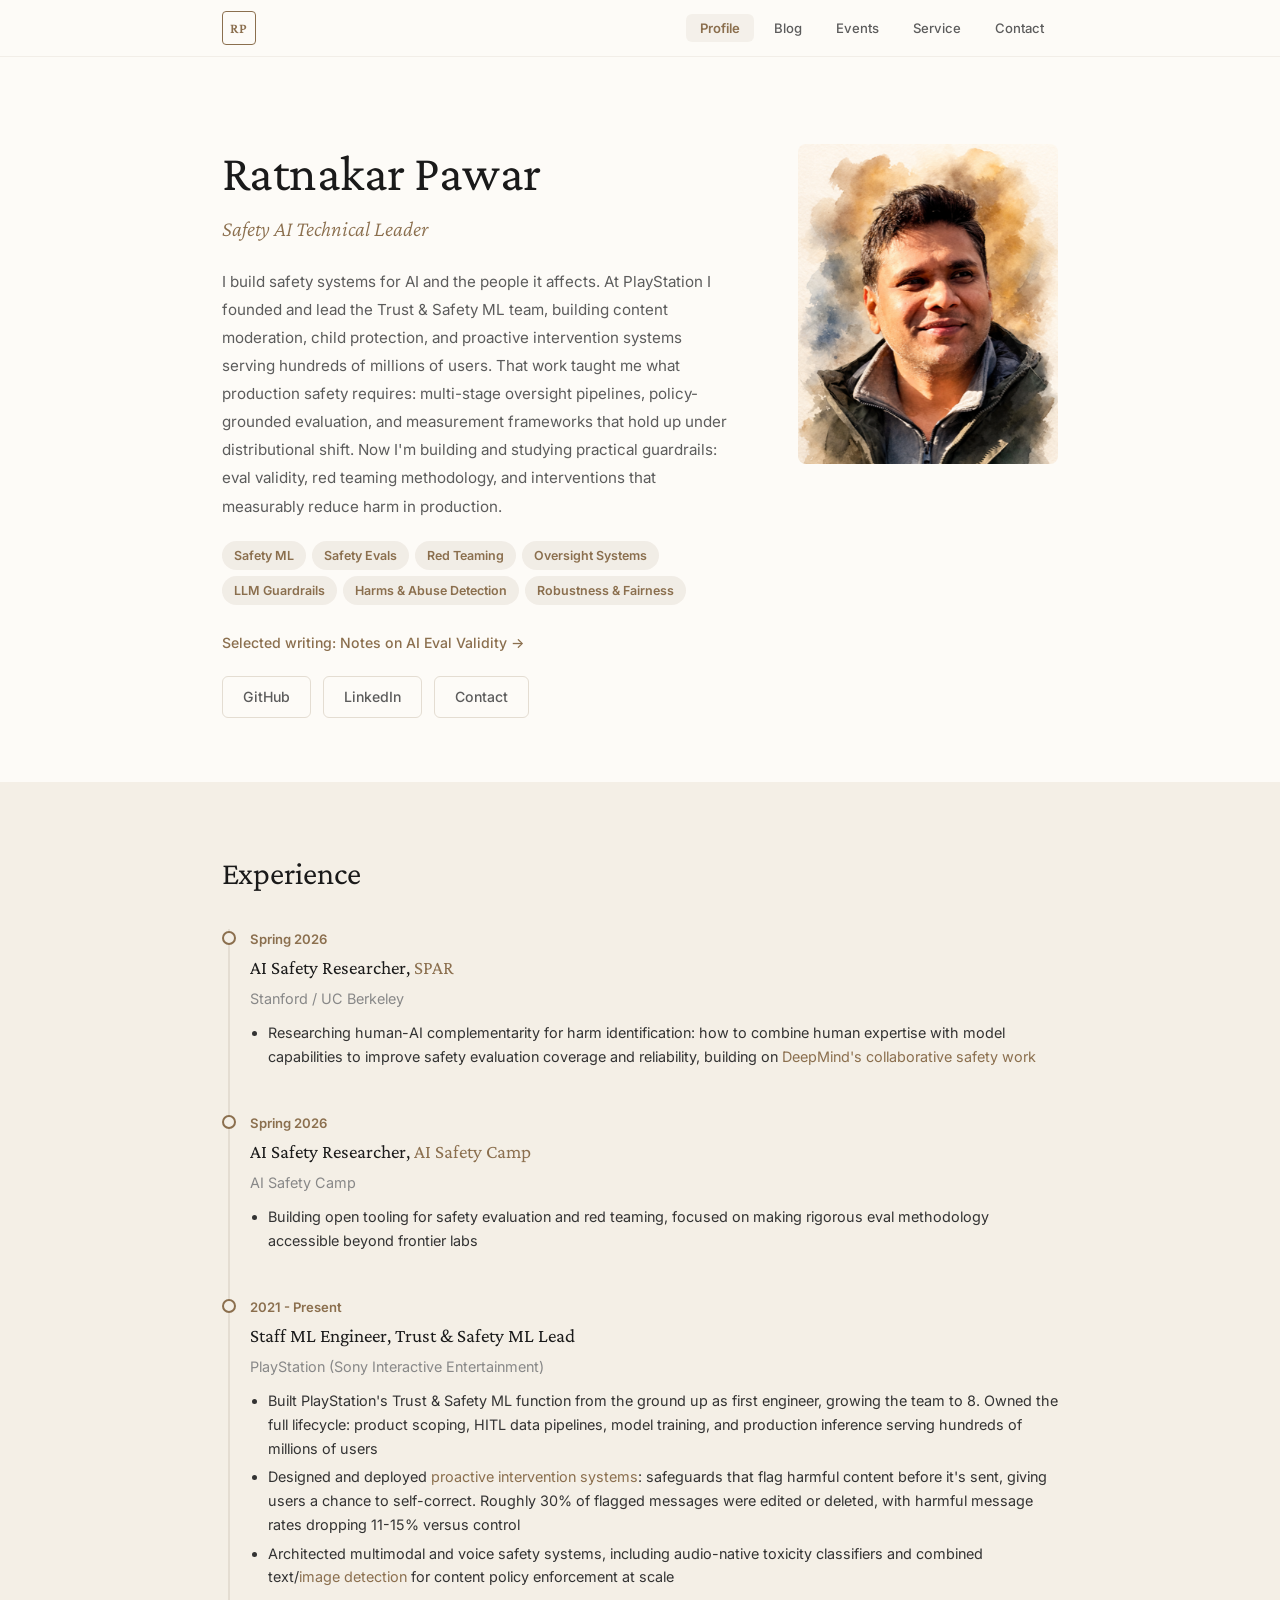
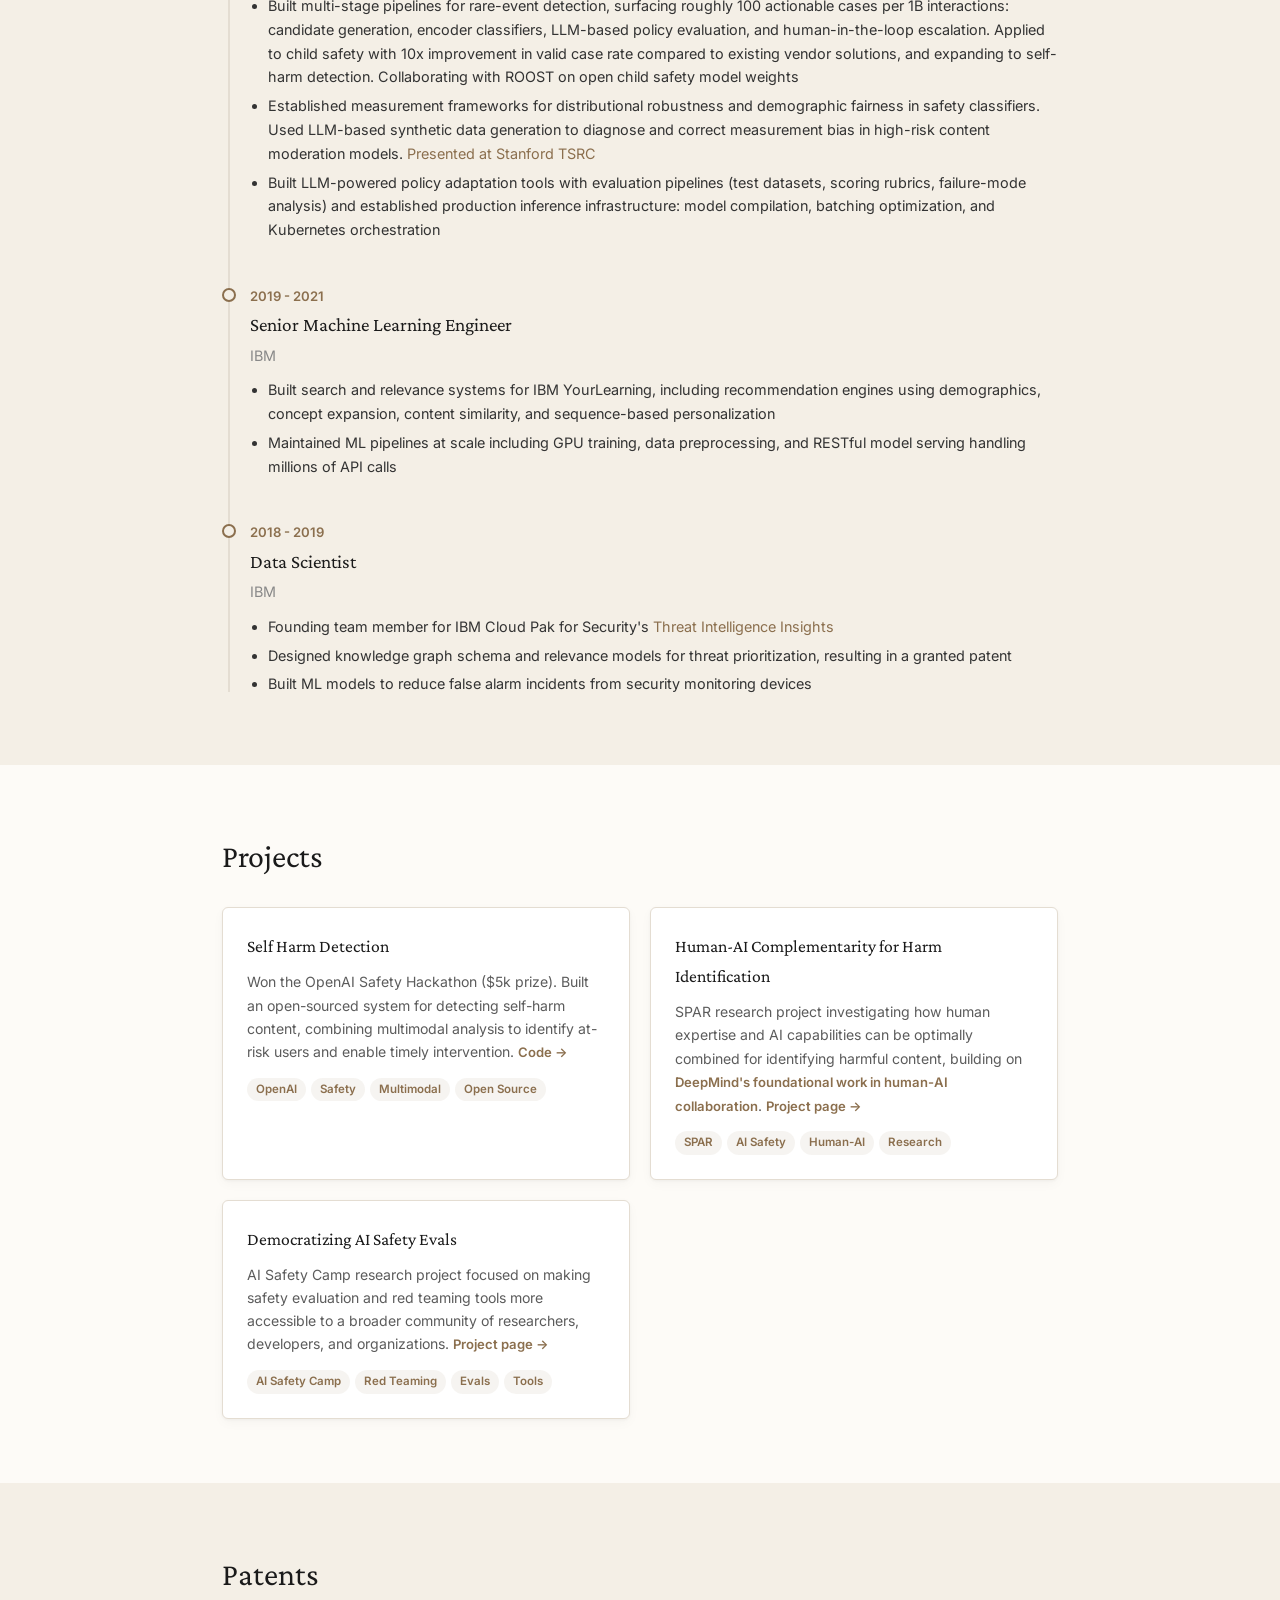
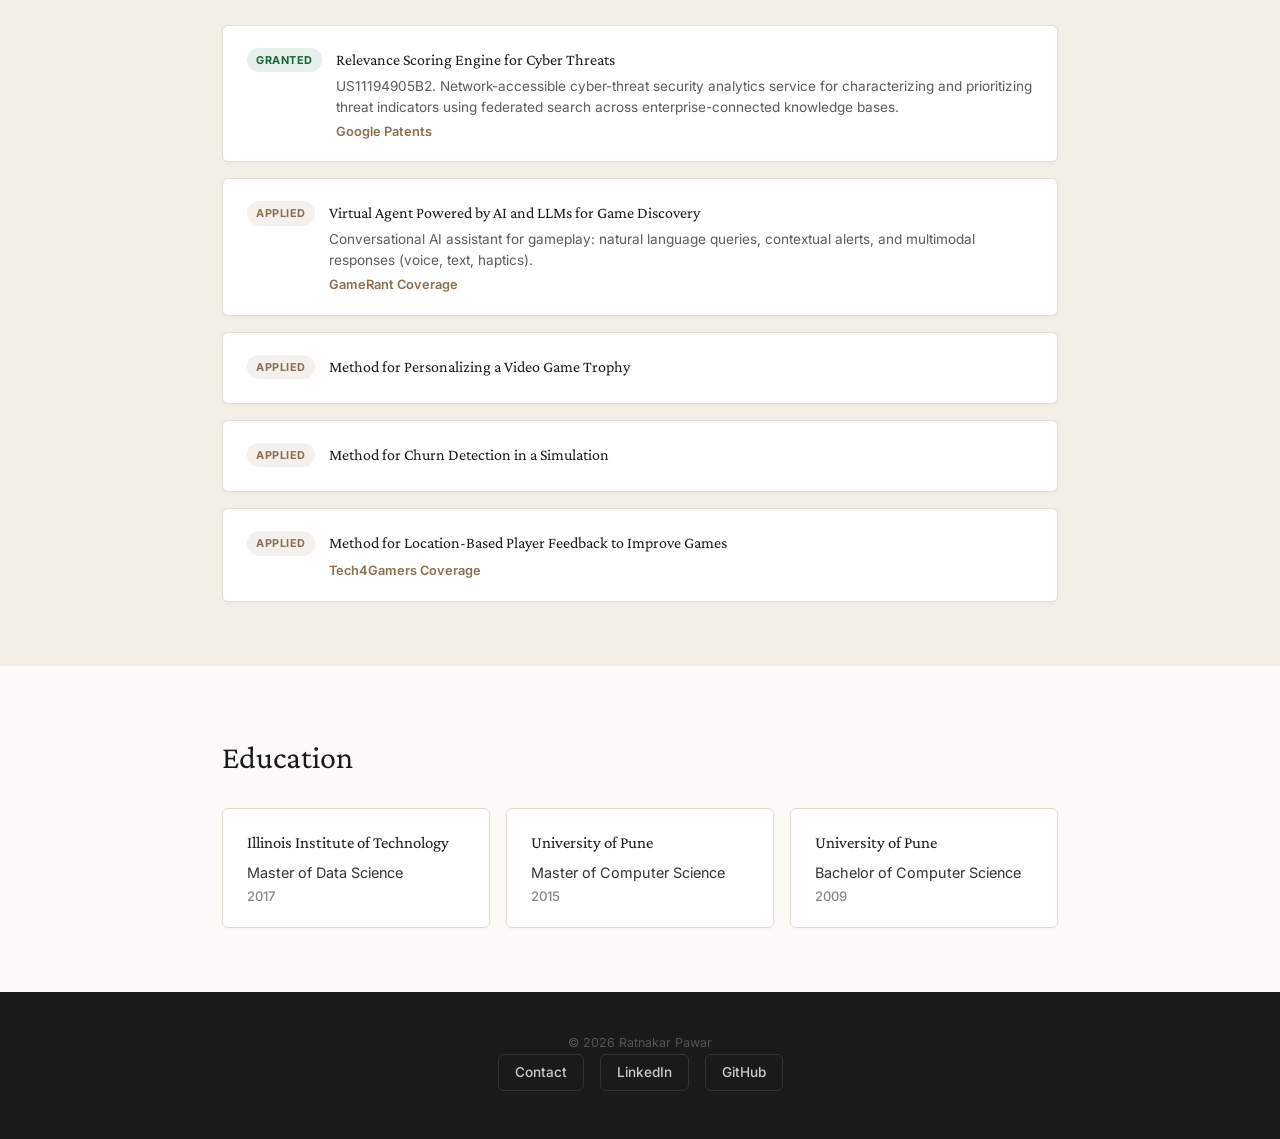
==== index.html @ be5e939e "logo/pic updates" ====
<!DOCTYPE html>
<html lang="en">
<head>
  <meta charset="UTF-8">
  <meta name="viewport" content="width=device-width, initial-scale=1.0">
  <title>Ratnakar Pawar | AI Safety Engineer</title>
  <meta name="description" content="Building safer AI and safer platforms through oversight, evaluation, and content safety.">
  <meta property="og:title" content="Ratnakar Pawar | AI Safety Engineer">
  <meta property="og:description" content="Building safer AI and safer platforms through oversight, evaluation, and content safety.">
  <meta property="og:image" content="https://ratnakarpawar.github.io/assets/logo.png">
  <meta property="og:url" content="https://ratnakarpawar.github.io/">
  <meta property="og:type" content="website">
  <meta name="twitter:card" content="summary">
  <meta name="twitter:title" content="Ratnakar Pawar | AI Safety Engineer">
  <meta name="twitter:description" content="Building safer AI and safer platforms through oversight, evaluation, and content safety.">
  <meta name="twitter:image" content="https://ratnakarpawar.github.io/assets/logo.png">
  <link rel="preconnect" href="https://fonts.googleapis.com">
  <link rel="preconnect" href="https://fonts.gstatic.com" crossorigin>
  <link href="https://fonts.googleapis.com/css2?family=Crimson+Pro:ital,wght@0,300;0,400;0,600;1,300;1,400&family=Inter:wght@400;500;600;700&display=swap" rel="stylesheet">
  <link rel="stylesheet" href="style.css">
</head>
<body>

  <!-- Nav -->
  <nav class="nav" id="nav">
    <div class="nav-inner">
      <a href="index.html" class="nav-logo">RP</a>
      <button class="nav-toggle" id="nav-toggle" aria-label="Toggle navigation">
        <span></span><span></span><span></span>
      </button>
      <ul class="nav-links" id="nav-links">
        <li><a href="index.html" class="nav-link-active">Profile</a></li>
        <li><a href="pages/blog.html">Blog</a></li>
        <li><a href="pages/events.html">Events</a></li>
        <li><a href="pages/service.html">Service</a></li>
        <li><a href="pages/contact.html">Contact</a></li>
      </ul>
    </div>
  </nav>

  <!-- Hero -->
  <section class="hero" id="hero">
    <div class="container hero-grid">
      <div class="hero-text">
        <h1>Ratnakar Pawar</h1>
        <p class="hero-title">Safety AI Technical Leader</p>
        <p class="hero-about">
          I build safety systems for AI and the people it affects. At PlayStation I founded and lead
          the Trust & Safety ML team, building content moderation, child protection, and proactive
          intervention systems serving hundreds of millions of users. That work taught me what
          production safety requires: multi-stage oversight pipelines, policy-grounded evaluation,
          and measurement frameworks that hold up under distributional shift. Now I'm building and
          studying practical guardrails: eval validity, red teaming methodology, and interventions
          that measurably reduce harm in production.
        </p>
        <div class="focus-tags">
          <span>Safety ML</span>
          <span>Safety Evals</span>
          <span>Red Teaming</span>
          <span>Oversight Systems</span>
          <span>LLM Guardrails</span>
          <span>Harms & Abuse Detection</span>
          <span>Robustness & Fairness</span>
        </div>
        <div class="hero-writing">
          <a href="pages/blog/notes-on-eval-validity.html">Selected writing: Notes on AI Eval Validity &rarr;</a>
        </div>
        <div class="hero-links">
          <a href="https://github.com/rpwr021" target="_blank" rel="noopener">GitHub</a>
          <a href="https://linkedin.com/in/ratnakarpawar" target="_blank" rel="noopener">LinkedIn</a>
          <a href="pages/contact.html">Contact</a>
        </div>
      </div>
      <div class="hero-photo">
        <img src="assets/photo.png" alt="Ratnakar Pawar" width="260" height="320">
      </div>
    </div>
  </section>

  <!-- Experience -->
  <section class="section section-alt" id="experience">
    <div class="container">
      <h2>Experience</h2>
      <div class="timeline">

        <div class="timeline-item">
          <div class="timeline-marker"></div>
          <div class="timeline-content">
            <span class="timeline-date">Spring 2026</span>
            <h3>AI Safety Researcher, <a href="https://sparai.org/projects/sp26/recu4ePI8o6thONSs" target="_blank" rel="noopener">SPAR</a></h3>
            <p class="timeline-company">Stanford / UC Berkeley</p>
            <ul>
              <li>Researching human-AI complementarity for harm identification: how to combine human expertise with model capabilities to improve safety evaluation coverage and reliability, building on <a href="https://arxiv.org/abs/2510.26518" target="_blank" rel="noopener">DeepMind's collaborative safety work</a></li>
            </ul>
          </div>
        </div>

        <div class="timeline-item">
          <div class="timeline-marker"></div>
          <div class="timeline-content">
            <span class="timeline-date">Spring 2026</span>
            <h3>AI Safety Researcher, <a href="https://www.aisafety.camp/#h.aejyh18zkvbc" target="_blank" rel="noopener">AI Safety Camp</a></h3>
            <p class="timeline-company">AI Safety Camp</p>
            <ul>
              <li>Building open tooling for safety evaluation and red teaming, focused on making rigorous eval methodology accessible beyond frontier labs</li>
            </ul>
          </div>
        </div>

        <div class="timeline-item">
          <div class="timeline-marker"></div>
          <div class="timeline-content">
            <span class="timeline-date">2021 - Present</span>
            <h3>Staff ML Engineer, Trust & Safety ML Lead</h3>
            <p class="timeline-company">PlayStation (Sony Interactive Entertainment)</p>
            <ul>
              <li>Built PlayStation's Trust & Safety ML function from the ground up as first engineer, growing the team to 8. Owned the full lifecycle: product scoping, HITL data pipelines, model training, and production inference serving hundreds of millions of users</li>
              <li>Designed and deployed <a href="https://sonyinteractive.com/en/news/blog/encouraging-positive-player-experiences-with-limited-trial-feature/" target="_blank" rel="noopener">proactive intervention systems</a>: safeguards that flag harmful content before it's sent, giving users a chance to self-correct. Roughly 30% of flagged messages were edited or deleted, with harmful message rates dropping 11-15% versus control</li>
              <li>Architected multimodal and voice safety systems, including audio-native toxicity classifiers and combined text/<a href="https://sonyinteractive.com/en/news/blog/playstation-celebrates-safer-internet-day-2026/" target="_blank" rel="noopener">image detection</a> for content policy enforcement at scale</li>
              <li>Built multi-stage pipelines for rare-event detection, surfacing roughly 100 actionable cases per 1B interactions: candidate generation, encoder classifiers, LLM-based policy evaluation, and human-in-the-loop escalation. Applied to child safety with 10x improvement in valid case rate compared to existing vendor solutions, and expanding to self-harm detection. Collaborating with ROOST on open child safety model weights</li>
              <li>Established measurement frameworks for distributional robustness and demographic fairness in safety classifiers. Used LLM-based synthetic data generation to diagnose and correct measurement bias in high-risk content moderation models. <a href="https://www.techpolicy.press/researchers-explore-the-use-of-llms-for-content-moderation/" target="_blank" rel="noopener">Presented at Stanford TSRC</a></li>
              <li>Built LLM-powered policy adaptation tools with evaluation pipelines (test datasets, scoring rubrics, failure-mode analysis) and established production inference infrastructure: model compilation, batching optimization, and Kubernetes orchestration</li>
            </ul>
          </div>
        </div>

        <div class="timeline-item">
          <div class="timeline-marker"></div>
          <div class="timeline-content">
            <span class="timeline-date">2019 - 2021</span>
            <h3>Senior Machine Learning Engineer</h3>
            <p class="timeline-company">IBM</p>
            <ul>
              <li>Built search and relevance systems for IBM YourLearning, including recommendation engines using demographics, concept expansion, content similarity, and sequence-based personalization</li>
              <li>Maintained ML pipelines at scale including GPU training, data preprocessing, and RESTful model serving handling millions of API calls</li>
            </ul>
          </div>
        </div>

        <div class="timeline-item">
          <div class="timeline-marker"></div>
          <div class="timeline-content">
            <span class="timeline-date">2018 - 2019</span>
            <h3>Data Scientist</h3>
            <p class="timeline-company">IBM</p>
            <ul>
              <li>Founding team member for IBM Cloud Pak for Security's <a href="https://community.ibm.com/community/user/blogs/leslie-ann-horacek1/2020/02/25/ibm-cloud-pak-security-threat-intelligence-insight" target="_blank" rel="noopener">Threat Intelligence Insights</a></li>
              <li>Designed knowledge graph schema and relevance models for threat prioritization, resulting in a granted patent</li>
              <li>Built ML models to reduce false alarm incidents from security monitoring devices</li>
            </ul>
          </div>
        </div>

      </div>
    </div>
  </section>

  <!-- Projects -->
  <section class="section" id="projects">
    <div class="container">
      <h2>Projects</h2>
      <div class="projects-grid">

        <div class="project-card">
          <h3>Self Harm Detection</h3>
          <p>Won the OpenAI Safety Hackathon ($5k prize). Built an open-sourced system for detecting self-harm content, combining multimodal analysis to identify at-risk users and enable timely intervention. <a href="https://github.com/roostorg/model-community/tree/main/hackathon_demos/open-safeguard-dec-2025/self_harm" target="_blank" rel="noopener">Code &rarr;</a></p>
          <div class="project-tags">
            <span>OpenAI</span><span>Safety</span><span>Multimodal</span><span>Open Source</span>
          </div>
        </div>

        <div class="project-card">
          <h3>Human-AI Complementarity for Harm Identification</h3>
          <p>SPAR research project investigating how human expertise and AI capabilities can be optimally combined for identifying harmful content, building on <a href="https://arxiv.org/abs/2510.26518" target="_blank" rel="noopener">DeepMind's foundational work in human-AI collaboration</a>. <a href="https://sparai.org/projects/sp26/recu4ePI8o6thONSs" target="_blank" rel="noopener">Project page &rarr;</a></p>
          <div class="project-tags">
            <span>SPAR</span><span>AI Safety</span><span>Human-AI</span><span>Research</span>
          </div>
        </div>

        <div class="project-card">
          <h3>Democratizing AI Safety Evals</h3>
          <p>AI Safety Camp research project focused on making safety evaluation and red teaming tools more accessible to a broader community of researchers, developers, and organizations. <a href="https://www.aisafety.camp/#h.aejyh18zkvbc" target="_blank" rel="noopener">Project page &rarr;</a></p>
          <div class="project-tags">
            <span>AI Safety Camp</span><span>Red Teaming</span><span>Evals</span><span>Tools</span>
          </div>
        </div>

      </div>
    </div>
  </section>

  <!-- Patents -->
  <section class="section section-alt" id="patents">
    <div class="container">
      <h2>Patents</h2>

      <div class="patents-list">
        <div class="patent-item">
          <span class="patent-status granted">Granted</span>
          <div>
            <h3>Relevance Scoring Engine for Cyber Threats</h3>
            <p>US11194905B2. Network-accessible cyber-threat security analytics service for characterizing and prioritizing threat indicators using federated search across enterprise-connected knowledge bases.</p>
            <p class="patent-links"><a href="https://patents.google.com/patent/US11194905B2/en" target="_blank" rel="noopener">Google Patents</a></p>
          </div>
        </div>

        <div class="patent-item">
          <span class="patent-status applied">Applied</span>
          <div>
            <h3>Virtual Agent Powered by AI and LLMs for Game Discovery</h3>
            <p>Conversational AI assistant for gameplay: natural language queries, contextual alerts, and multimodal responses (voice, text, haptics).</p>
            <p class="patent-links"><a href="https://gamerant.com/sony-playstation-gaming-ai-assistant-patent/" target="_blank" rel="noopener">GameRant Coverage</a></p>
          </div>
        </div>

        <div class="patent-item">
          <span class="patent-status applied">Applied</span>
          <div>
            <h3>Method for Personalizing a Video Game Trophy</h3>
          </div>
        </div>

        <div class="patent-item">
          <span class="patent-status applied">Applied</span>
          <div>
            <h3>Method for Churn Detection in a Simulation</h3>
          </div>
        </div>

        <div class="patent-item">
          <span class="patent-status applied">Applied</span>
          <div>
            <h3>Method for Location-Based Player Feedback to Improve Games</h3>
            <p class="patent-links"><a href="https://tech4gamers.com/sony-patents-player-frustration-improve/" target="_blank" rel="noopener">Tech4Gamers Coverage</a></p>
          </div>
        </div>
      </div>
    </div>
  </section>

  <!-- Education -->
  <section class="section" id="education">
    <div class="container">
      <h2>Education</h2>
      <div class="education-grid">

        <div class="education-card">
          <h3>Illinois Institute of Technology</h3>
          <p class="education-degree">Master of Data Science</p>
          <p class="education-year">2017</p>
        </div>

        <div class="education-card">
          <h3>University of Pune</h3>
          <p class="education-degree">Master of Computer Science</p>
          <p class="education-year">2015</p>
        </div>

        <div class="education-card">
          <h3>University of Pune</h3>
          <p class="education-degree">Bachelor of Computer Science</p>
          <p class="education-year">2009</p>
        </div>

      </div>
    </div>
  </section>

  <!-- Footer -->
  <footer class="footer">
    <div class="container">
      <p class="footer-copy">&copy; 2026 Ratnakar Pawar</p>
      <div class="footer-links">
        <a href="pages/contact.html">Contact</a>
        <a href="https://linkedin.com/in/ratnakarpawar" target="_blank" rel="noopener">LinkedIn</a>
        <a href="https://github.com/rpwr021" target="_blank" rel="noopener">GitHub</a>
      </div>
    </div>
  </footer>

  <script>
    // Mobile nav toggle
    const toggle = document.getElementById('nav-toggle');
    const links = document.getElementById('nav-links');
    toggle.addEventListener('click', () => {
      links.classList.toggle('open');
      toggle.classList.toggle('active');
    });

    // Close mobile nav on link click
    document.querySelectorAll('.nav-links a').forEach(link => {
      link.addEventListener('click', () => {
        links.classList.remove('open');
        toggle.classList.remove('active');
      });
    });

    // Sticky nav shadow on scroll
    const nav = document.getElementById('nav');
    window.addEventListener('scroll', () => {
      nav.classList.toggle('scrolled', window.scrollY > 10);
    });
  </script>

</body>
</html>
---- style.css ----
/* ===== Reset & Base ===== */
*, *::before, *::after {
  margin: 0;
  padding: 0;
  box-sizing: border-box;
}

html {
  scroll-behavior: smooth;
  scroll-padding-top: 60px;
}

body {
  font-family: 'Inter', -apple-system, BlinkMacSystemFont, "Segoe UI", Roboto, sans-serif;
  color: #1a1a1a;
  background: #FDFBF7;
  line-height: 1.7;
  font-size: 16px;
  -webkit-font-smoothing: antialiased;
}

a {
  color: #8B6F4E;
  text-decoration: none;
  transition: color 0.2s;
}

a:hover {
  color: #6D563D;
}

ul {
  list-style: none;
}

.container {
  max-width: 900px;
  margin: 0 auto;
  padding: 0 2rem;
}

/* ===== Nav ===== */
.nav {
  position: fixed;
  top: 0;
  left: 0;
  right: 0;
  z-index: 100;
  background: rgba(253, 251, 247, 0.95);
  backdrop-filter: blur(16px);
  -webkit-backdrop-filter: blur(16px);
  border-bottom: 1px solid rgba(228, 221, 210, 0.4);
  transition: border-color 0.3s, box-shadow 0.3s;
}

.nav.scrolled {
  border-bottom-color: #E4DDD2;
  box-shadow: 0 1px 8px rgba(0, 0, 0, 0.04);
}

.nav-inner {
  max-width: 900px;
  margin: 0 auto;
  padding: 0 2rem;
  display: flex;
  align-items: center;
  justify-content: space-between;
  height: 56px;
}

.nav-logo {
  display: inline-flex;
  align-items: center;
  justify-content: center;
  width: 34px;
  height: 34px;
  font-family: 'Crimson Pro', Georgia, serif;
  font-weight: 600;
  font-size: 0.9rem;
  color: #8B6F4E;
  letter-spacing: 1.5px;
  border: 1.5px solid #8B6F4E;
  border-radius: 4px;
  transition: background 0.2s, color 0.2s;
}

.nav-logo:hover {
  background: #8B6F4E;
  color: #FDFBF7;
}

.nav-links {
  display: flex;
  gap: 6px;
}

.nav-links a {
  color: #5c5c5c;
  font-size: 0.82rem;
  font-weight: 500;
  padding: 6px 14px;
  border-radius: 6px;
  transition: color 0.2s, background 0.2s;
}

.nav-links a:hover {
  color: #8B6F4E;
  background: rgba(139, 111, 78, 0.06);
}

.nav-links a.nav-link-active {
  color: #8B6F4E;
  font-weight: 600;
  background: rgba(139, 111, 78, 0.08);
}

.nav-toggle {
  display: none;
  background: none;
  border: none;
  cursor: pointer;
  flex-direction: column;
  gap: 5px;
  padding: 4px;
}

.nav-toggle span {
  display: block;
  width: 22px;
  height: 2px;
  background: #1a1a1a;
  border-radius: 2px;
  transition: transform 0.3s, opacity 0.3s;
}

.nav-toggle.active span:nth-child(1) {
  transform: translateY(7px) rotate(45deg);
}

.nav-toggle.active span:nth-child(2) {
  opacity: 0;
}

.nav-toggle.active span:nth-child(3) {
  transform: translateY(-7px) rotate(-45deg);
}

/* ===== Hero ===== */
.hero {
  padding: 9rem 0 4rem;
}

.hero-grid {
  display: grid;
  grid-template-columns: 1fr 260px;
  gap: 4rem;
  align-items: start;
}

.hero h1 {
  font-family: 'Crimson Pro', Georgia, serif;
  font-size: 3.2rem;
  font-weight: 400;
  letter-spacing: -0.01em;
  color: #1a1a1a;
  margin-bottom: 8px;
  line-height: 1.15;
}

.hero-title {
  font-family: 'Crimson Pro', Georgia, serif;
  font-size: 1.35rem;
  font-style: italic;
  font-weight: 300;
  color: #8B6F4E;
  margin-bottom: 20px;
}

.hero-about {
  font-size: 0.95rem;
  color: #5c5c5c;
  line-height: 1.85;
  margin-bottom: 20px;
}

.focus-tags {
  display: flex;
  flex-wrap: wrap;
  gap: 6px;
  margin-bottom: 24px;
}

.focus-tags span {
  font-size: 0.78rem;
  font-weight: 600;
  color: #8B6F4E;
  background: rgba(139, 111, 78, 0.1);
  padding: 4px 12px;
  border-radius: 20px;
}

.hero-writing {
  margin-bottom: 20px;
}

.hero-writing a {
  font-size: 0.88rem;
  font-weight: 500;
  color: #8B6F4E;
}

.hero-writing a:hover {
  color: #6D563D;
}

.hero-links {
  display: flex;
  gap: 12px;
}

.hero-links a {
  display: inline-block;
  padding: 8px 20px;
  border: 1px solid #E4DDD2;
  border-radius: 6px;
  font-weight: 500;
  font-size: 0.88rem;
  color: #5c5c5c;
  transition: border-color 0.2s, color 0.2s, background 0.2s;
}

.hero-links a:hover {
  border-color: #8B6F4E;
  color: #8B6F4E;
  background: rgba(139, 111, 78, 0.04);
}

.hero-photo img {
  width: 260px;
  height: 320px;
  object-fit: cover;
  object-position: center top;
  border-radius: 8px;
}

/* ===== Sections ===== */
.section {
  padding: 4rem 0;
}

.section-alt {
  background: #F4EFE6;
}

.section h2 {
  font-family: 'Crimson Pro', Georgia, serif;
  font-size: 2rem;
  font-weight: 400;
  color: #1a1a1a;
  margin-bottom: 1.5rem;
}

/* (About merged into hero) */

/* ===== Expertise ===== */
.expertise-grid {
  display: grid;
  grid-template-columns: repeat(auto-fill, minmax(260px, 1fr));
  gap: 20px;
}

.expertise-card {
  background: #fff;
  border: 1px solid #E4DDD2;
  border-radius: 6px;
  padding: 1.5rem;
  box-shadow: 0 1px 3px rgba(0,0,0,0.04), 0 4px 12px rgba(0,0,0,0.03);
}

.expertise-card h3 {
  font-family: 'Crimson Pro', Georgia, serif;
  font-size: 1.15rem;
  font-weight: 400;
  color: #1a1a1a;
  margin-bottom: 8px;
}

.expertise-card p {
  font-size: 0.88rem;
  color: #5c5c5c;
  line-height: 1.7;
}

/* ===== Timeline (Experience) ===== */
.timeline {
  position: relative;
  padding-left: 28px;
}

.timeline::before {
  content: "";
  position: absolute;
  left: 6px;
  top: 4px;
  bottom: 4px;
  width: 1.5px;
  background: #E4DDD2;
}

.timeline-item {
  position: relative;
  margin-bottom: 2.5rem;
}

.timeline-item:last-child {
  margin-bottom: 0;
}

.timeline-marker {
  position: absolute;
  left: -28px;
  top: 6px;
  width: 14px;
  height: 14px;
  border-radius: 50%;
  background: #FDFBF7;
  border: 2.5px solid #8B6F4E;
}

.section-alt .timeline-marker {
  background: #F4EFE6;
}

.timeline-date {
  display: inline-block;
  font-size: 0.82rem;
  font-weight: 600;
  color: #8B6F4E;
  margin-bottom: 2px;
}

.timeline-content h3 {
  font-family: 'Crimson Pro', Georgia, serif;
  font-size: 1.2rem;
  font-weight: 400;
  color: #1a1a1a;
  margin-bottom: 2px;
}

.timeline-content h3 a {
  color: #8B6F4E;
}

.timeline-company {
  font-size: 0.9rem;
  color: #888;
  margin-bottom: 10px;
}

.timeline-content ul {
  list-style: disc;
  padding-left: 18px;
}

.timeline-content li {
  font-size: 0.9rem;
  color: #333;
  margin-bottom: 5px;
  line-height: 1.65;
}

/* ===== Projects Grid ===== */
.projects-grid {
  display: grid;
  grid-template-columns: repeat(auto-fill, minmax(270px, 1fr));
  gap: 20px;
}

.project-card {
  background: #fff;
  border: 1px solid #E4DDD2;
  border-radius: 6px;
  padding: 1.5rem;
  box-shadow: 0 1px 3px rgba(0,0,0,0.04), 0 4px 12px rgba(0,0,0,0.03);
  transition: box-shadow 0.2s;
}

.project-card:hover {
  box-shadow: 0 2px 8px rgba(0,0,0,0.06), 0 8px 24px rgba(0,0,0,0.04);
}

.project-card h3 {
  font-family: 'Crimson Pro', Georgia, serif;
  font-size: 1.1rem;
  font-weight: 400;
  color: #1a1a1a;
  margin-bottom: 8px;
}

.project-card p {
  font-size: 0.88rem;
  color: #5c5c5c;
  line-height: 1.65;
  margin-bottom: 14px;
}

.project-card a {
  font-weight: 600;
  font-size: 0.82rem;
}

.project-tags {
  display: flex;
  flex-wrap: wrap;
  gap: 5px;
}

.project-tags span {
  font-size: 0.72rem;
  font-weight: 600;
  color: #8B6F4E;
  background: rgba(139, 111, 78, 0.08);
  padding: 2px 9px;
  border-radius: 20px;
}

/* ===== Patents ===== */
.patents-list {
  display: flex;
  flex-direction: column;
  gap: 16px;
}

.patent-item {
  display: flex;
  gap: 14px;
  align-items: flex-start;
  background: #fff;
  border: 1px solid #E4DDD2;
  border-radius: 6px;
  padding: 1.25rem 1.5rem;
  box-shadow: 0 1px 3px rgba(0,0,0,0.04);
}

.patent-status {
  flex-shrink: 0;
  font-size: 0.68rem;
  font-weight: 700;
  text-transform: uppercase;
  letter-spacing: 0.5px;
  padding: 3px 9px;
  border-radius: 20px;
  margin-top: 2px;
}

.patent-status.granted {
  background: rgba(22, 101, 52, 0.1);
  color: #166534;
}

.patent-status.applied {
  background: rgba(139, 111, 78, 0.1);
  color: #8B6F4E;
}

.patent-item h3 {
  font-family: 'Crimson Pro', Georgia, serif;
  font-size: 1rem;
  font-weight: 400;
  color: #1a1a1a;
  margin-bottom: 3px;
}

.patent-item p {
  font-size: 0.85rem;
  color: #5c5c5c;
  line-height: 1.5;
}

.patent-links {
  margin-top: 4px;
}

.patent-links a {
  font-size: 0.8rem;
  font-weight: 600;
}

/* ===== Education ===== */
.education-grid {
  display: grid;
  grid-template-columns: repeat(auto-fill, minmax(240px, 1fr));
  gap: 16px;
}

.education-card {
  background: #fff;
  border: 1px solid #E4DDD2;
  border-radius: 6px;
  padding: 1.25rem 1.5rem;
  box-shadow: 0 1px 3px rgba(0,0,0,0.04);
}

.education-card h3 {
  font-family: 'Crimson Pro', Georgia, serif;
  font-size: 1.05rem;
  font-weight: 400;
  color: #1a1a1a;
  margin-bottom: 3px;
}

.education-degree {
  font-size: 0.9rem;
  color: #333;
}

.education-year {
  font-size: 0.82rem;
  color: #888;
  font-weight: 500;
}

/* ===== Footer ===== */
.footer {
  background: #1a1a1a;
  color: #999;
  padding: 2.5rem 0 2rem;
  text-align: center;
}

.footer-links {
  display: flex;
  justify-content: center;
  gap: 16px;
  margin-bottom: 16px;
}

.footer-links a {
  color: #ccc;
  font-weight: 500;
  padding: 6px 16px;
  border: 1px solid #333;
  border-radius: 6px;
  transition: border-color 0.2s, color 0.2s;
  font-size: 0.85rem;
}

.footer-links a:hover {
  border-color: #8B6F4E;
  color: #8B6F4E;
}

.footer-copy {
  font-size: 0.78rem;
  color: #555;
}

/* ===== Page Header (inner pages) ===== */
.page-header {
  padding: 8rem 0 3rem;
}

.page-header h1 {
  font-family: 'Crimson Pro', Georgia, serif;
  font-size: 2.5rem;
  font-weight: 400;
  color: #1a1a1a;
  margin-bottom: 8px;
}

.page-header p {
  font-size: 1rem;
  color: #888;
  max-width: 540px;
}

/* ===== Events Page ===== */
.events-section h3 {
  font-family: 'Crimson Pro', Georgia, serif;
  font-size: 1.2rem;
  font-weight: 400;
  color: #1a1a1a;
  margin-bottom: 16px;
  text-transform: uppercase;
  letter-spacing: 0.5px;
}

.events-list {
  display: flex;
  flex-direction: column;
  gap: 14px;
  margin-bottom: 3rem;
}

.event-card {
  background: #fff;
  border: 1px solid #E4DDD2;
  border-radius: 6px;
  padding: 1.5rem;
  box-shadow: 0 1px 3px rgba(0,0,0,0.04);
  transition: box-shadow 0.2s;
}

.event-card:hover {
  box-shadow: 0 2px 8px rgba(0,0,0,0.06), 0 8px 24px rgba(0,0,0,0.04);
}

.event-card h4 {
  font-family: 'Crimson Pro', Georgia, serif;
  font-size: 1.05rem;
  font-weight: 400;
  color: #1a1a1a;
  margin-bottom: 3px;
}

.event-card .event-meta {
  font-size: 0.82rem;
  color: #8B6F4E;
  font-weight: 600;
  margin-bottom: 8px;
}

.event-card p {
  font-size: 0.88rem;
  color: #5c5c5c;
  line-height: 1.65;
}

.event-badge {
  display: inline-block;
  font-size: 0.68rem;
  font-weight: 700;
  text-transform: uppercase;
  letter-spacing: 0.5px;
  padding: 2px 9px;
  border-radius: 20px;
  margin-bottom: 8px;
}

.event-badge.upcoming {
  background: rgba(22, 101, 52, 0.1);
  color: #166534;
}

.event-badge.past {
  background: rgba(139, 111, 78, 0.08);
  color: #888;
}

/* ===== Service Page ===== */
.service-grid {
  display: grid;
  grid-template-columns: repeat(auto-fill, minmax(260px, 1fr));
  gap: 16px;
  margin-bottom: 3rem;
}

.service-card {
  background: #fff;
  border: 1px solid #E4DDD2;
  border-radius: 6px;
  padding: 1.5rem;
  box-shadow: 0 1px 3px rgba(0,0,0,0.04);
  transition: box-shadow 0.2s;
}

.service-card:hover {
  box-shadow: 0 2px 8px rgba(0,0,0,0.06), 0 8px 24px rgba(0,0,0,0.04);
}

.service-card h4 {
  font-family: 'Crimson Pro', Georgia, serif;
  font-size: 1rem;
  font-weight: 400;
  color: #1a1a1a;
  margin-bottom: 5px;
}

.service-card p {
  font-size: 0.88rem;
  color: #5c5c5c;
  line-height: 1.65;
}

.consulting-section {
  background: #fff;
  border: 1px solid #E4DDD2;
  border-radius: 6px;
  padding: 2rem;
  box-shadow: 0 1px 3px rgba(0,0,0,0.04);
}

.consulting-section h3 {
  font-family: 'Crimson Pro', Georgia, serif;
  font-size: 1.15rem;
  font-weight: 400;
  color: #1a1a1a;
  margin-bottom: 10px;
}

.consulting-section p {
  font-size: 0.92rem;
  color: #5c5c5c;
  line-height: 1.7;
  margin-bottom: 14px;
}

.consulting-section ul {
  list-style: disc;
  padding-left: 18px;
}

.consulting-section li {
  font-size: 0.92rem;
  color: #333;
  margin-bottom: 5px;
  line-height: 1.65;
}

/* ===== Blog List ===== */
.blog-list {
  display: flex;
  flex-direction: column;
  gap: 16px;
}

.blog-card {
  display: block;
  background: #fff;
  border: 1px solid #E4DDD2;
  border-radius: 6px;
  padding: 1.5rem;
  box-shadow: 0 1px 3px rgba(0,0,0,0.04);
  transition: box-shadow 0.2s;
  text-decoration: none;
}

.blog-card:hover {
  box-shadow: 0 2px 8px rgba(0,0,0,0.06), 0 8px 24px rgba(0,0,0,0.04);
}

.blog-date {
  font-size: 0.78rem;
  font-weight: 600;
  color: #8B6F4E;
  text-transform: uppercase;
  letter-spacing: 0.5px;
}

.blog-card h3 {
  font-family: 'Crimson Pro', Georgia, serif;
  font-size: 1.15rem;
  font-weight: 400;
  color: #1a1a1a;
  margin: 4px 0 8px;
}

.blog-card p {
  font-size: 0.88rem;
  color: #5c5c5c;
  line-height: 1.65;
}

/* ===== Blog Post ===== */
.blog-post {
  padding: 9rem 0 4rem;
}

.post-header {
  margin-bottom: 2.5rem;
}

.post-date {
  font-size: 0.82rem;
  font-weight: 600;
  color: #8B6F4E;
  text-transform: uppercase;
  letter-spacing: 0.5px;
  margin-bottom: 8px;
}

.post-header h1 {
  font-family: 'Crimson Pro', Georgia, serif;
  font-size: 2.2rem;
  font-weight: 400;
  color: #1a1a1a;
  line-height: 1.25;
  margin-bottom: 10px;
}

.post-subtitle {
  font-size: 1rem;
  color: #888;
  line-height: 1.6;
}

.post-body h2 {
  font-family: 'Crimson Pro', Georgia, serif;
  font-size: 1.4rem;
  font-weight: 400;
  color: #1a1a1a;
  margin: 2.5rem 0 0.8rem;
}

.post-body p {
  font-size: 0.95rem;
  color: #333;
  line-height: 1.8;
  margin-bottom: 1.2rem;
}

.post-body strong {
  font-weight: 600;
  color: #1a1a1a;
}

.post-body em {
  color: #5c5c5c;
}

.post-body code {
  font-family: 'SF Mono', 'Fira Code', monospace;
  font-size: 0.85em;
  background: rgba(139, 111, 78, 0.08);
  padding: 2px 6px;
  border-radius: 3px;
  color: #6D563D;
}

.post-body ul {
  list-style: disc;
  padding-left: 18px;
  margin-bottom: 1.2rem;
}

.post-body li {
  font-size: 0.95rem;
  color: #333;
  line-height: 1.8;
  margin-bottom: 4px;
}

/* ===== Diagrams ===== */
.diagram-wrap {
  margin: 2rem -4rem;
  padding: 2rem;
  background: #FDFBF7;
  border: 1px solid #E4DDD2;
  border-radius: 6px;
  overflow-x: auto;
}

.node-sub {
  display: block;
  font-size: 0.78rem;
  font-style: italic;
  color: #5c5c5c;
  font-weight: 400;
}

/* -- Diagram 1: Pipeline -- */
.pipeline {
  display: flex;
  align-items: center;
  gap: 0;
  justify-content: center;
  flex-wrap: wrap;
  row-gap: 12px;
}

.pipeline-node {
  background: #fff;
  border: 1px solid #E4DDD2;
  border-radius: 6px;
  padding: 10px 16px;
  font-size: 0.82rem;
  font-weight: 500;
  color: #1a1a1a;
  text-align: center;
  line-height: 1.4;
  white-space: nowrap;
}

.pipeline-node-decision {
  background: #F4EFE6;
  font-weight: 600;
  border-color: #8B6F4E;
}

.pipeline-arrow {
  width: 28px;
  height: 2px;
  background: #8B6F4E;
  position: relative;
  flex-shrink: 0;
}

.pipeline-arrow::after {
  content: "";
  position: absolute;
  right: 0;
  top: 50%;
  transform: translateY(-50%);
  border: 5px solid transparent;
  border-left: 6px solid #8B6F4E;
}

.pipeline-stem {
  width: 2px;
  height: 20px;
  background: #8B6F4E;
  margin: 0 auto;
}

.pipeline-rail {
  position: relative;
  height: 2px;
  margin: 0 calc(100% / 6);
  background: #8B6F4E;
}

.pipeline-outcomes {
  display: grid;
  grid-template-columns: repeat(3, 1fr);
  gap: 16px;
  margin-top: 18px;
}

.pipeline-outcomes .pipeline-badge {
  position: relative;
}

.pipeline-outcomes .pipeline-badge::before {
  content: "";
  position: absolute;
  top: -18px;
  left: 50%;
  transform: translateX(-50%);
  width: 2px;
  height: 18px;
  background: #8B6F4E;
}

.pipeline-badge {
  display: inline-flex;
  flex-direction: column;
  align-items: center;
  justify-content: center;
  padding: 8px 20px;
  border-radius: 6px;
  font-size: 0.82rem;
  font-weight: 700;
  text-align: center;
  line-height: 1.4;
}

.badge-sub {
  display: block;
  font-size: 0.72rem;
  font-weight: 400;
  opacity: 0.8;
  margin-top: 2px;
}

.badge-pass {
  background: rgba(22, 101, 52, 0.1);
  color: #166534;
  border: 1px solid rgba(22, 101, 52, 0.2);
}

.badge-review {
  background: rgba(139, 111, 78, 0.1);
  color: #8B6F4E;
  border: 1px solid rgba(139, 111, 78, 0.2);
}

.badge-fail {
  background: rgba(180, 60, 60, 0.1);
  color: #9B3030;
  border: 1px solid rgba(180, 60, 60, 0.2);
}

/* -- Diagram 2: Question Hub -- */
.question-hub {
  text-align: center;
}

.hub-label {
  display: inline-block;
  background: #F4EFE6;
  border: 1px solid #8B6F4E;
  border-radius: 6px;
  padding: 10px 28px;
  font-size: 0.88rem;
  font-weight: 700;
  color: #1a1a1a;
  margin-bottom: 0;
  position: relative;
}

.hub-stem {
  width: 2px;
  height: 20px;
  background: #8B6F4E;
  margin: 0 auto;
}

.hub-rail {
  position: relative;
  height: 2px;
  margin: 0 calc(100% / 10);
  background: #8B6F4E;
}

.hub-cards {
  display: grid;
  grid-template-columns: repeat(5, 1fr);
  gap: 12px;
  margin-top: 18px;
}

.hub-card {
  background: #fff;
  border: 1px solid #E4DDD2;
  border-radius: 6px;
  padding: 14px 16px;
  font-size: 0.85rem;
  color: #1a1a1a;
  line-height: 1.5;
  text-align: left;
  position: relative;
}

.hub-card::before {
  content: "";
  position: absolute;
  top: -18px;
  left: 50%;
  transform: translateX(-50%);
  width: 2px;
  height: 18px;
  background: #8B6F4E;
}

.hub-card-sub {
  display: block;
  font-size: 0.78rem;
  font-style: italic;
  color: #8B6F4E;
  font-weight: 500;
  margin-top: 4px;
}

/* -- Diagram 3: Vertical Flow -- */
.flow-vertical {
  display: flex;
  flex-direction: column;
  align-items: center;
}

.flow-node {
  background: #fff;
  border: 1px solid #E4DDD2;
  border-radius: 6px;
  padding: 12px 24px;
  font-size: 0.85rem;
  font-weight: 500;
  color: #1a1a1a;
  text-align: center;
  line-height: 1.5;
  max-width: 360px;
}

.flow-node-decision {
  background: #F4EFE6;
  font-weight: 600;
  border-color: #8B6F4E;
}

.flow-connector {
  width: 2px;
  height: 24px;
  background: #8B6F4E;
  position: relative;
}

.flow-connector::after {
  content: "";
  position: absolute;
  bottom: 0;
  left: 50%;
  transform: translateX(-50%);
  border: 5px solid transparent;
  border-top: 6px solid #8B6F4E;
}

.flow-branch-group {
  position: relative;
  display: grid;
  grid-template-columns: repeat(3, 1fr);
  gap: 20px;
  width: 100%;
  margin-top: 40px;
  padding-top: 24px;
}

/* vertical stem from decision node down to the horizontal rail */
.flow-branch-group::before {
  content: "";
  position: absolute;
  top: -40px;
  left: 50%;
  transform: translateX(-50%);
  width: 2px;
  height: 40px;
  background: #8B6F4E;
}

/* horizontal rail connecting the three branches */
.flow-branch-group::after {
  content: "";
  position: absolute;
  top: 0;
  left: calc(100% / 6);
  right: calc(100% / 6);
  height: 2px;
  background: #8B6F4E;
}

.flow-branch {
  display: flex;
  flex-direction: column;
  align-items: center;
  gap: 6px;
  position: relative;
}

/* vertical drop from rail to each branch */
.flow-branch::before {
  content: "";
  position: absolute;
  top: -24px;
  left: 50%;
  transform: translateX(-50%);
  width: 2px;
  height: 24px;
  background: #8B6F4E;
}

.flow-branch-label {
  font-size: 0.75rem;
  font-weight: 500;
  color: #5c5c5c;
  font-style: italic;
}

/* -- Diagram Responsive -- */
@media (max-width: 700px) {
  .diagram-wrap {
    margin: 2rem -1rem;
    padding: 1.25rem;
  }

  .pipeline {
    flex-direction: column;
    align-items: stretch;
  }

  .pipeline-node {
    white-space: normal;
  }

  .pipeline-arrow {
    width: 2px;
    height: 20px;
    margin: 0 auto;
  }

  .pipeline-arrow::after {
    right: auto;
    top: auto;
    bottom: 0;
    left: 50%;
    transform: translateX(-50%);
    border: 5px solid transparent;
    border-top: 6px solid #8B6F4E;
    border-left-color: transparent;
  }

  .pipeline-rail,
  .hub-rail {
    margin: 0;
  }

  .pipeline-outcomes {
    grid-template-columns: 1fr;
  }

  .pipeline-outcomes .pipeline-badge::before {
    display: none;
  }

  .hub-cards {
    grid-template-columns: 1fr;
  }

  .hub-rail {
    display: none;
  }

  .hub-card::before {
    display: none;
  }

  .flow-branch-group {
    grid-template-columns: 1fr;
    margin-top: 24px;
    padding-top: 0;
  }

  .flow-branch-group::before {
    top: -24px;
    height: 24px;
  }

  .flow-branch-group::after {
    display: none;
  }

  .flow-branch::before {
    display: none;
  }
}

.cite-block {
  font-family: 'SF Mono', 'Fira Code', monospace;
  font-size: 0.82rem;
  color: #5c5c5c;
  background: #F4EFE6;
  border: 1px solid #E4DDD2;
  border-radius: 6px;
  padding: 1rem 1.25rem;
  white-space: pre-wrap;
  word-break: break-word;
  line-height: 1.7;
  margin-top: 0.5rem;
}

.post-references {
  list-style: none;
  padding: 0;
  margin-top: 1rem;
}

.post-references li {
  margin-bottom: 6px;
}

.post-references a {
  font-size: 0.88rem;
  font-weight: 500;
}

/* ===== Contact Page ===== */
.contact-grid {
  display: grid;
  grid-template-columns: repeat(auto-fill, minmax(200px, 1fr));
  gap: 16px;
}

.contact-card {
  background: #fff;
  border: 1px solid #E4DDD2;
  border-radius: 6px;
  padding: 1.5rem;
  text-align: center;
  box-shadow: 0 1px 3px rgba(0,0,0,0.04);
  transition: box-shadow 0.2s;
}

.contact-card:hover {
  box-shadow: 0 2px 8px rgba(0,0,0,0.06), 0 8px 24px rgba(0,0,0,0.04);
}

.contact-card h4 {
  font-size: 0.78rem;
  font-weight: 600;
  color: #888;
  text-transform: uppercase;
  letter-spacing: 0.5px;
  margin-bottom: 6px;
}

.contact-card a {
  font-size: 0.92rem;
  font-weight: 600;
  color: #8B6F4E;
  word-break: break-all;
}

.contact-card a:hover {
  color: #6D563D;
}

.email-obfuscated {
  font-size: 0.92rem;
  font-weight: 600;
  color: #8B6F4E;
  word-break: break-all;
}

/* ===== Mobile ===== */
@media (max-width: 768px) {
  .nav-toggle {
    display: flex;
  }

  .nav-links {
    position: absolute;
    top: 56px;
    left: 0;
    right: 0;
    background: rgba(253, 251, 247, 0.98);
    backdrop-filter: blur(16px);
    flex-direction: column;
    gap: 0;
    padding: 8px 0;
    border-bottom: 1px solid #E4DDD2;
    display: none;
  }

  .nav-links.open {
    display: flex;
  }

  .nav-links a {
    display: block;
    padding: 10px 2rem;
  }

  .hero {
    padding: 7rem 0 2.5rem;
  }

  .hero-grid {
    grid-template-columns: 1fr;
    gap: 2rem;
  }

  .hero-photo {
    order: -1;
  }

  .hero-photo img {
    width: 180px;
    height: 180px;
  }

  .hero h1 {
    font-size: 2.2rem;
  }

  .hero-tagline {
    font-size: 0.95rem;
  }

  .hero-links {
    flex-wrap: wrap;
  }

  .section {
    padding: 3rem 0;
  }

  .projects-grid,
  .expertise-grid,
  .education-grid,
  .service-grid,
  .contact-grid {
    grid-template-columns: 1fr;
  }

  .patent-item {
    flex-direction: column;
    gap: 6px;
  }

  .footer-links {
    flex-direction: column;
    align-items: center;
    gap: 8px;
  }

  .page-header {
    padding: 6rem 0 2rem;
  }

  .page-header h1 {
    font-size: 2rem;
  }
}

@media (max-width: 480px) {
  .hero h1 {
    font-size: 1.85rem;
  }

  .section h2 {
    font-size: 1.5rem;
  }
}
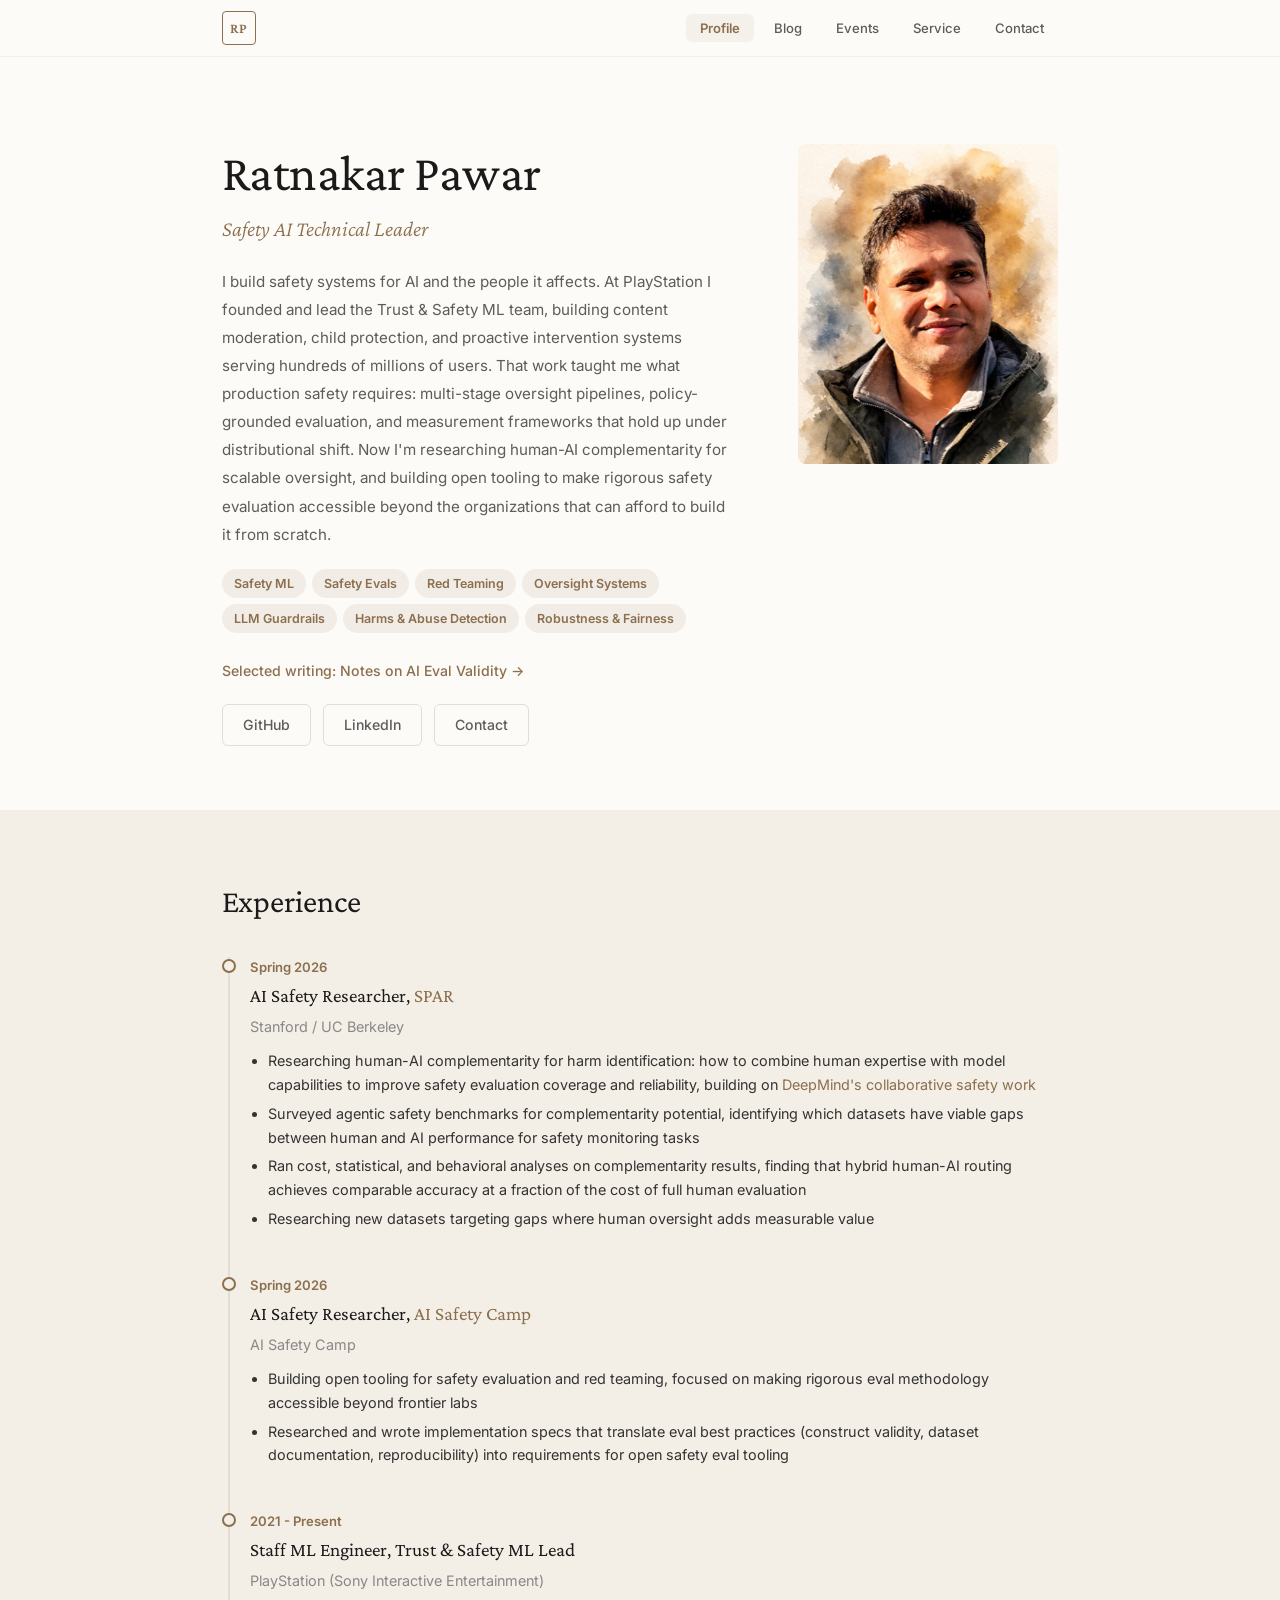
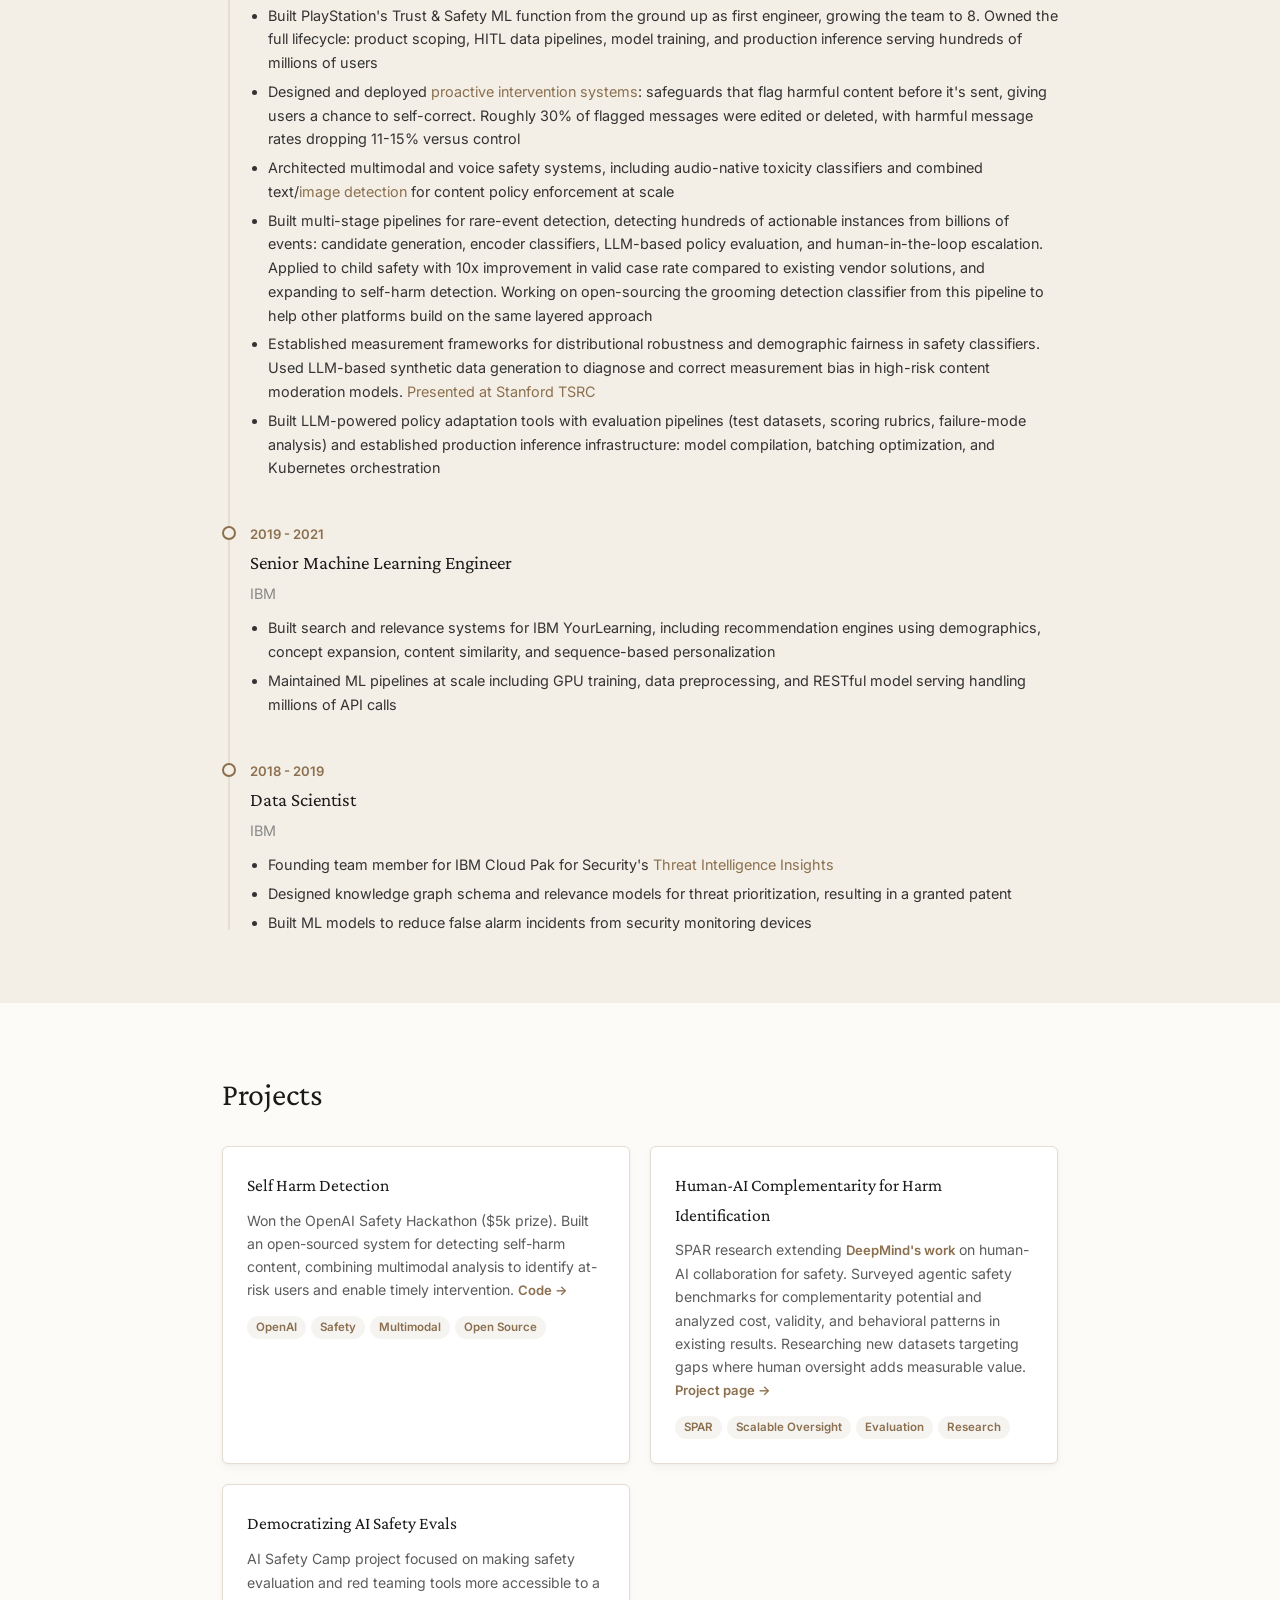
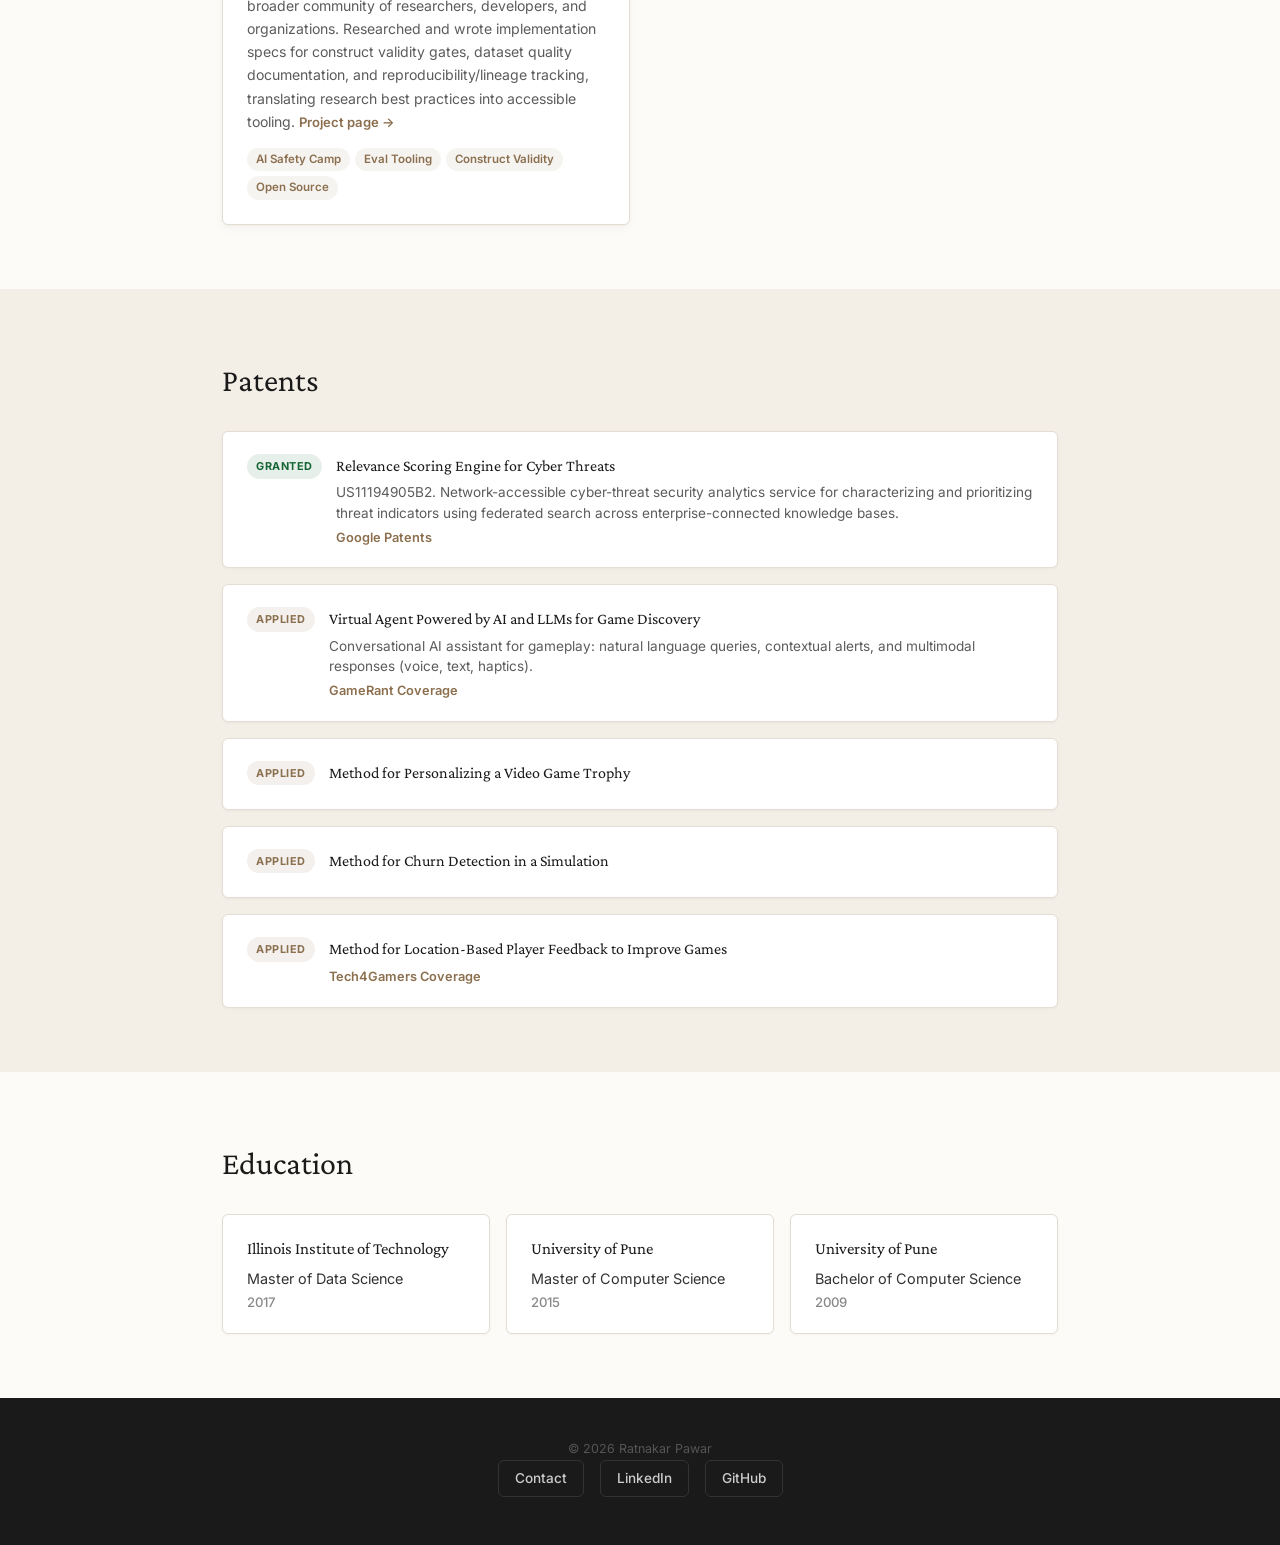
==== commit bf22ea38: "Update site with research progress and open-source work - Update hero bio to reflect current researc" ====
--- a/index.html
+++ b/index.html
@@ -49,9 +49,9 @@
           the Trust & Safety ML team, building content moderation, child protection, and proactive
           intervention systems serving hundreds of millions of users. That work taught me what
           production safety requires: multi-stage oversight pipelines, policy-grounded evaluation,
-          and measurement frameworks that hold up under distributional shift. Now I'm building and
-          studying practical guardrails: eval validity, red teaming methodology, and interventions
-          that measurably reduce harm in production.
+          and measurement frameworks that hold up under distributional shift. Now I'm researching human-AI complementarity for scalable oversight,
+          and building open tooling to make rigorous safety evaluation accessible beyond
+          the organizations that can afford to build it from scratch.
         </p>
         <div class="focus-tags">
           <span>Safety ML</span>
@@ -91,6 +91,9 @@
             <p class="timeline-company">Stanford / UC Berkeley</p>
             <ul>
               <li>Researching human-AI complementarity for harm identification: how to combine human expertise with model capabilities to improve safety evaluation coverage and reliability, building on <a href="https://arxiv.org/abs/2510.26518" target="_blank" rel="noopener">DeepMind's collaborative safety work</a></li>
+              <li>Surveyed agentic safety benchmarks for complementarity potential, identifying which datasets have viable gaps between human and AI performance for safety monitoring tasks</li>
+              <li>Ran cost, statistical, and behavioral analyses on complementarity results, finding that hybrid human-AI routing achieves comparable accuracy at a fraction of the cost of full human evaluation</li>
+              <li>Researching new datasets targeting gaps where human oversight adds measurable value</li>
             </ul>
           </div>
         </div>
@@ -103,6 +106,7 @@
             <p class="timeline-company">AI Safety Camp</p>
             <ul>
               <li>Building open tooling for safety evaluation and red teaming, focused on making rigorous eval methodology accessible beyond frontier labs</li>
+              <li>Researched and wrote implementation specs that translate eval best practices (construct validity, dataset documentation, reproducibility) into requirements for open safety eval tooling</li>
             </ul>
           </div>
         </div>
@@ -117,7 +121,7 @@
               <li>Built PlayStation's Trust & Safety ML function from the ground up as first engineer, growing the team to 8. Owned the full lifecycle: product scoping, HITL data pipelines, model training, and production inference serving hundreds of millions of users</li>
               <li>Designed and deployed <a href="https://sonyinteractive.com/en/news/blog/encouraging-positive-player-experiences-with-limited-trial-feature/" target="_blank" rel="noopener">proactive intervention systems</a>: safeguards that flag harmful content before it's sent, giving users a chance to self-correct. Roughly 30% of flagged messages were edited or deleted, with harmful message rates dropping 11-15% versus control</li>
               <li>Architected multimodal and voice safety systems, including audio-native toxicity classifiers and combined text/<a href="https://sonyinteractive.com/en/news/blog/playstation-celebrates-safer-internet-day-2026/" target="_blank" rel="noopener">image detection</a> for content policy enforcement at scale</li>
-              <li>Built multi-stage pipelines for rare-event detection, surfacing roughly 100 actionable cases per 1B interactions: candidate generation, encoder classifiers, LLM-based policy evaluation, and human-in-the-loop escalation. Applied to child safety with 10x improvement in valid case rate compared to existing vendor solutions, and expanding to self-harm detection. Collaborating with ROOST on open child safety model weights</li>
+              <li>Built multi-stage pipelines for rare-event detection, detecting hundreds of actionable instances from billions of events: candidate generation, encoder classifiers, LLM-based policy evaluation, and human-in-the-loop escalation. Applied to child safety with 10x improvement in valid case rate compared to existing vendor solutions, and expanding to self-harm detection. Working on open-sourcing the grooming detection classifier from this pipeline to help other platforms build on the same layered approach</li>
               <li>Established measurement frameworks for distributional robustness and demographic fairness in safety classifiers. Used LLM-based synthetic data generation to diagnose and correct measurement bias in high-risk content moderation models. <a href="https://www.techpolicy.press/researchers-explore-the-use-of-llms-for-content-moderation/" target="_blank" rel="noopener">Presented at Stanford TSRC</a></li>
               <li>Built LLM-powered policy adaptation tools with evaluation pipelines (test datasets, scoring rubrics, failure-mode analysis) and established production inference infrastructure: model compilation, batching optimization, and Kubernetes orchestration</li>
             </ul>
@@ -171,17 +175,17 @@
 
         <div class="project-card">
           <h3>Human-AI Complementarity for Harm Identification</h3>
-          <p>SPAR research project investigating how human expertise and AI capabilities can be optimally combined for identifying harmful content, building on <a href="https://arxiv.org/abs/2510.26518" target="_blank" rel="noopener">DeepMind's foundational work in human-AI collaboration</a>. <a href="https://sparai.org/projects/sp26/recu4ePI8o6thONSs" target="_blank" rel="noopener">Project page &rarr;</a></p>
+          <p>SPAR research extending <a href="https://arxiv.org/abs/2510.26518" target="_blank" rel="noopener">DeepMind's work</a> on human-AI collaboration for safety. Surveyed agentic safety benchmarks for complementarity potential and analyzed cost, validity, and behavioral patterns in existing results. Researching new datasets targeting gaps where human oversight adds measurable value. <a href="https://sparai.org/projects/sp26/recu4ePI8o6thONSs" target="_blank" rel="noopener">Project page &rarr;</a></p>
           <div class="project-tags">
-            <span>SPAR</span><span>AI Safety</span><span>Human-AI</span><span>Research</span>
+            <span>SPAR</span><span>Scalable Oversight</span><span>Evaluation</span><span>Research</span>
           </div>
         </div>
 
         <div class="project-card">
           <h3>Democratizing AI Safety Evals</h3>
-          <p>AI Safety Camp research project focused on making safety evaluation and red teaming tools more accessible to a broader community of researchers, developers, and organizations. <a href="https://www.aisafety.camp/#h.aejyh18zkvbc" target="_blank" rel="noopener">Project page &rarr;</a></p>
+          <p>AI Safety Camp project focused on making safety evaluation and red teaming tools more accessible to a broader community of researchers, developers, and organizations. Researched and wrote implementation specs for construct validity gates, dataset quality documentation, and reproducibility/lineage tracking, translating research best practices into accessible tooling. <a href="https://www.aisafety.camp/#h.aejyh18zkvbc" target="_blank" rel="noopener">Project page &rarr;</a></p>
           <div class="project-tags">
-            <span>AI Safety Camp</span><span>Red Teaming</span><span>Evals</span><span>Tools</span>
+            <span>AI Safety Camp</span><span>Eval Tooling</span><span>Construct Validity</span><span>Open Source</span>
           </div>
         </div>
 
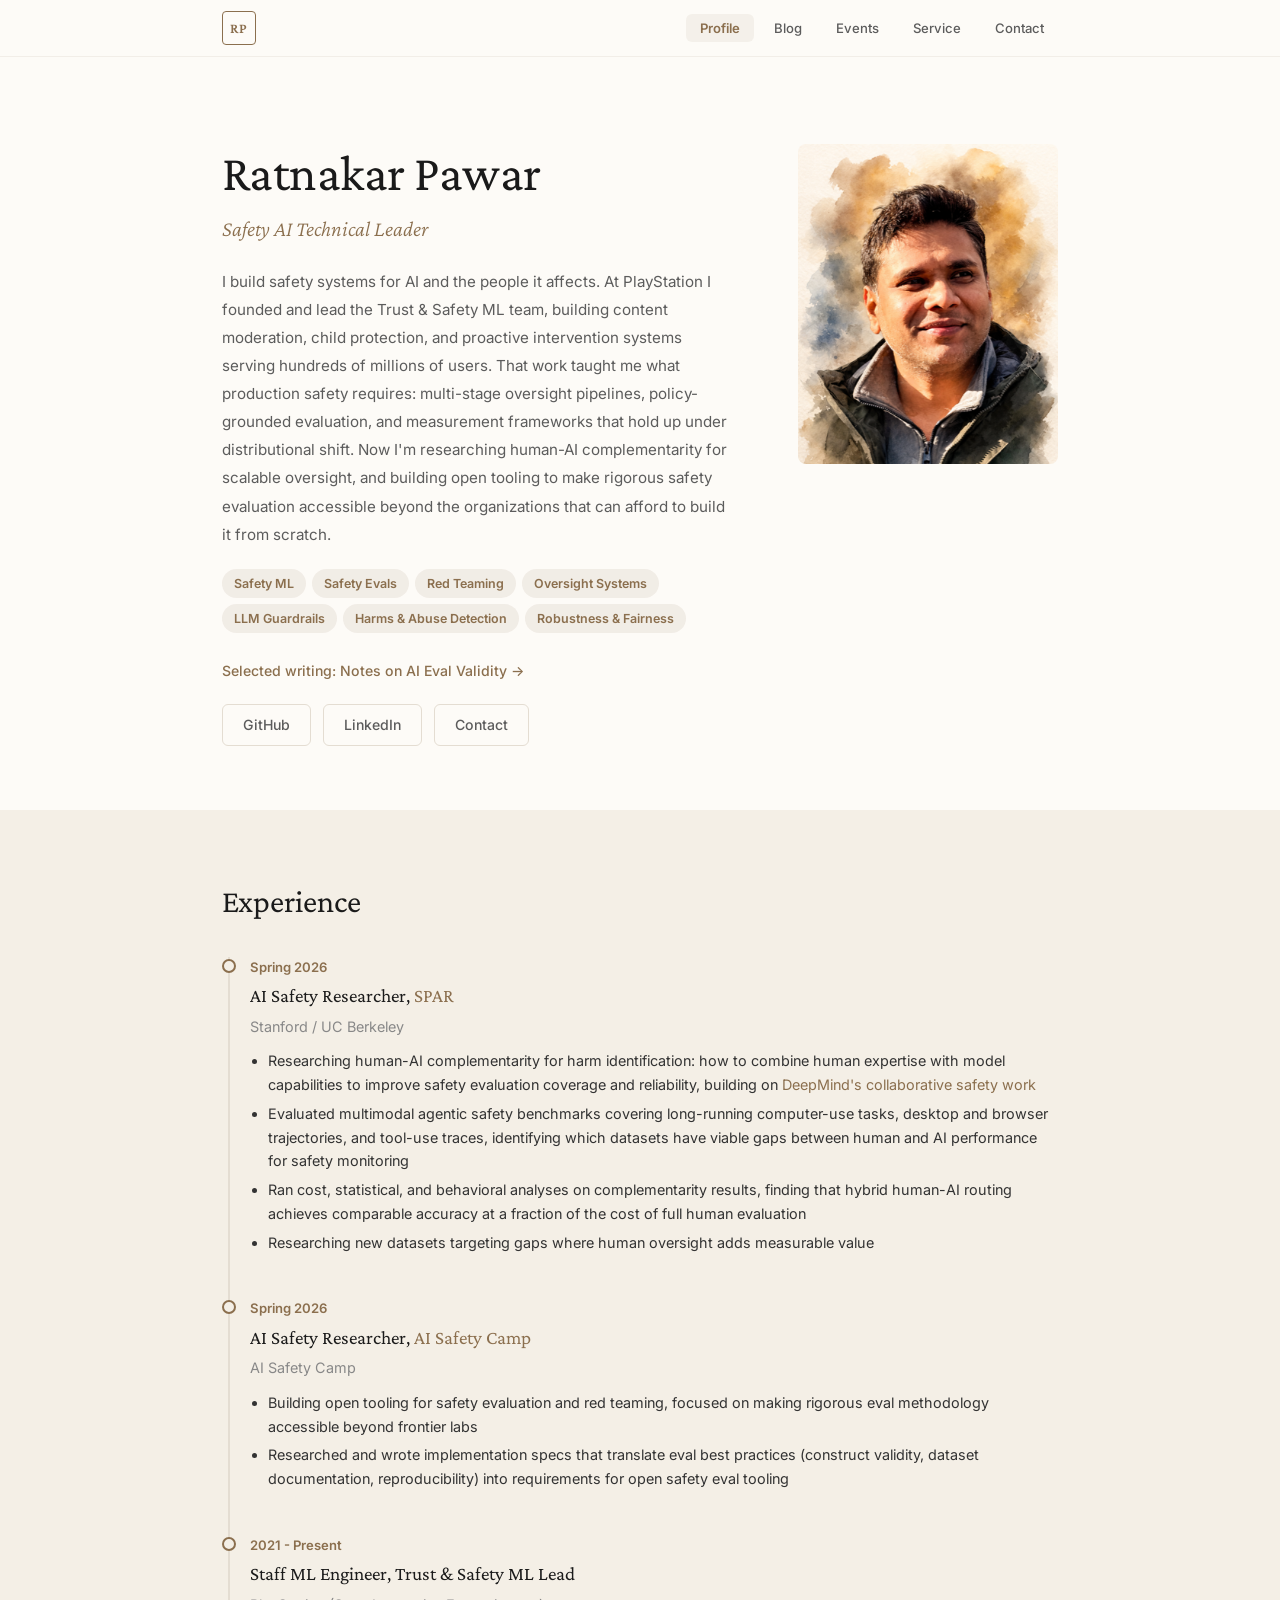
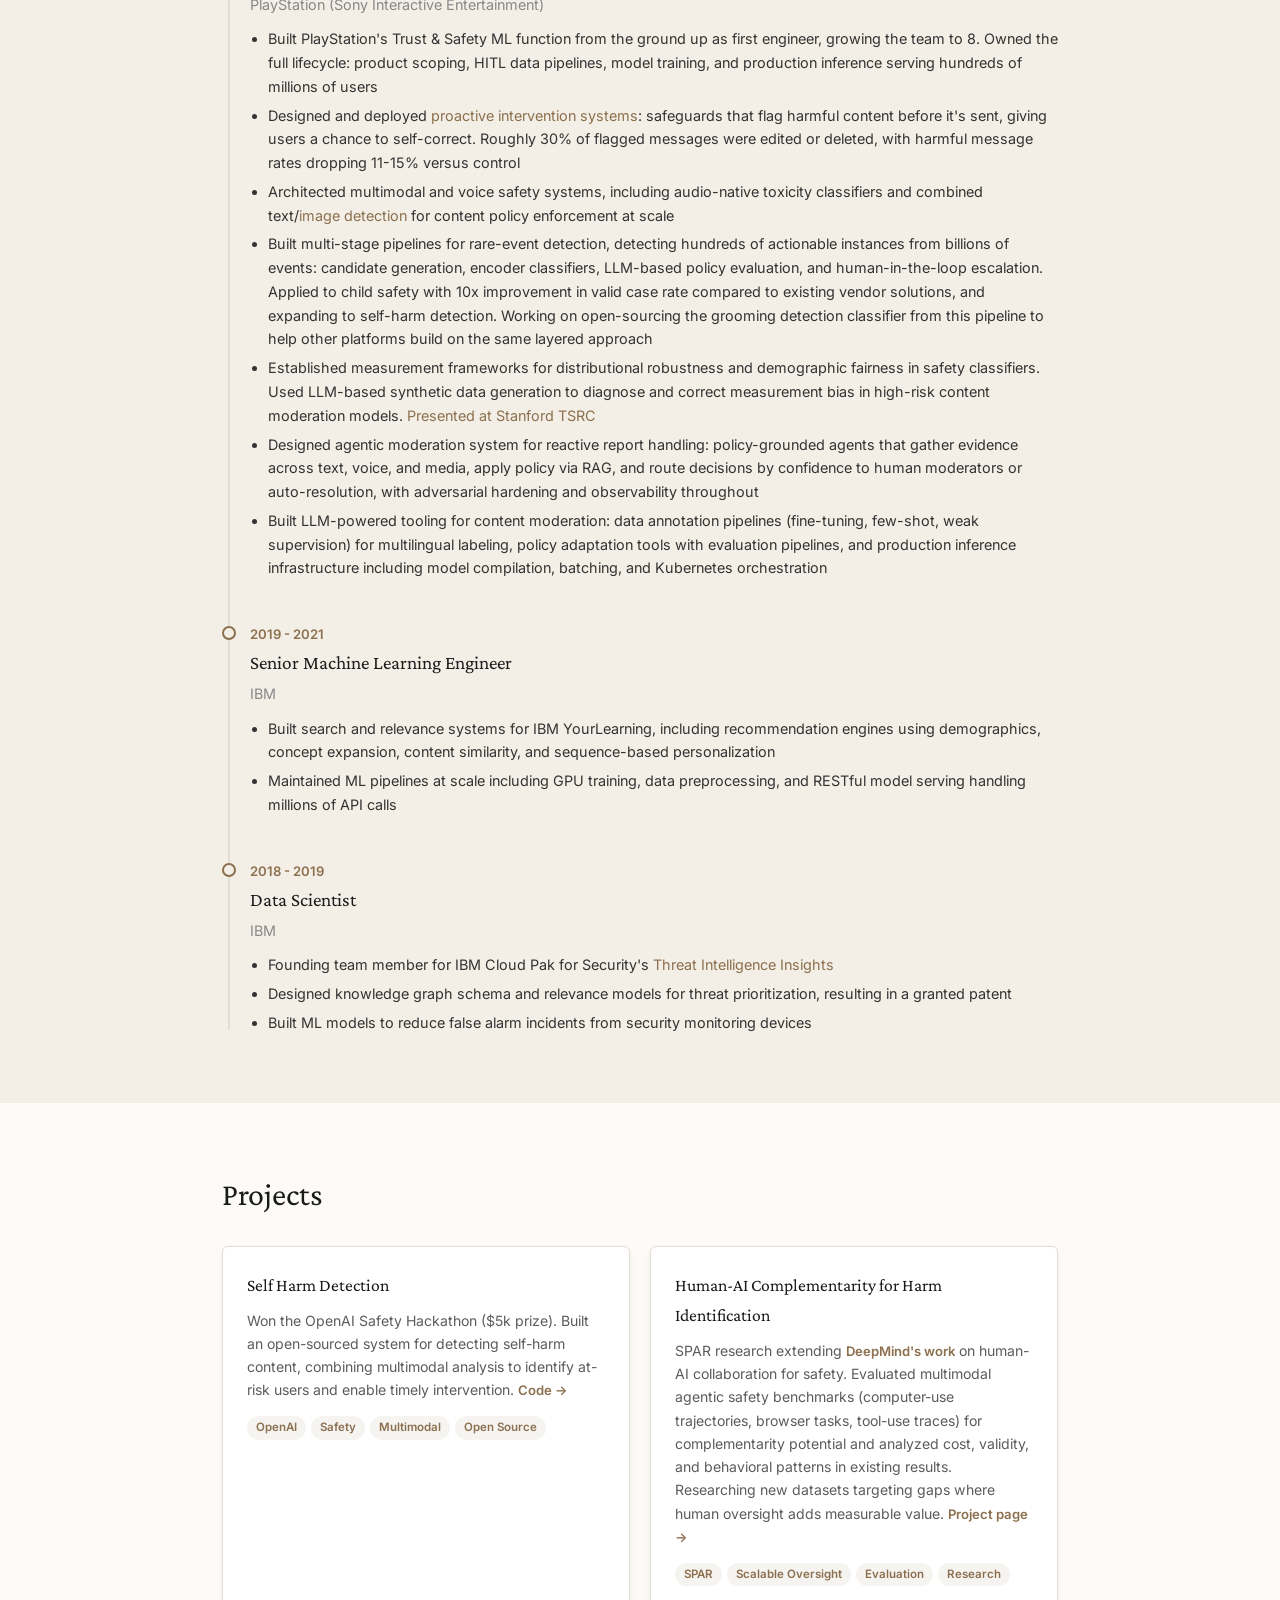
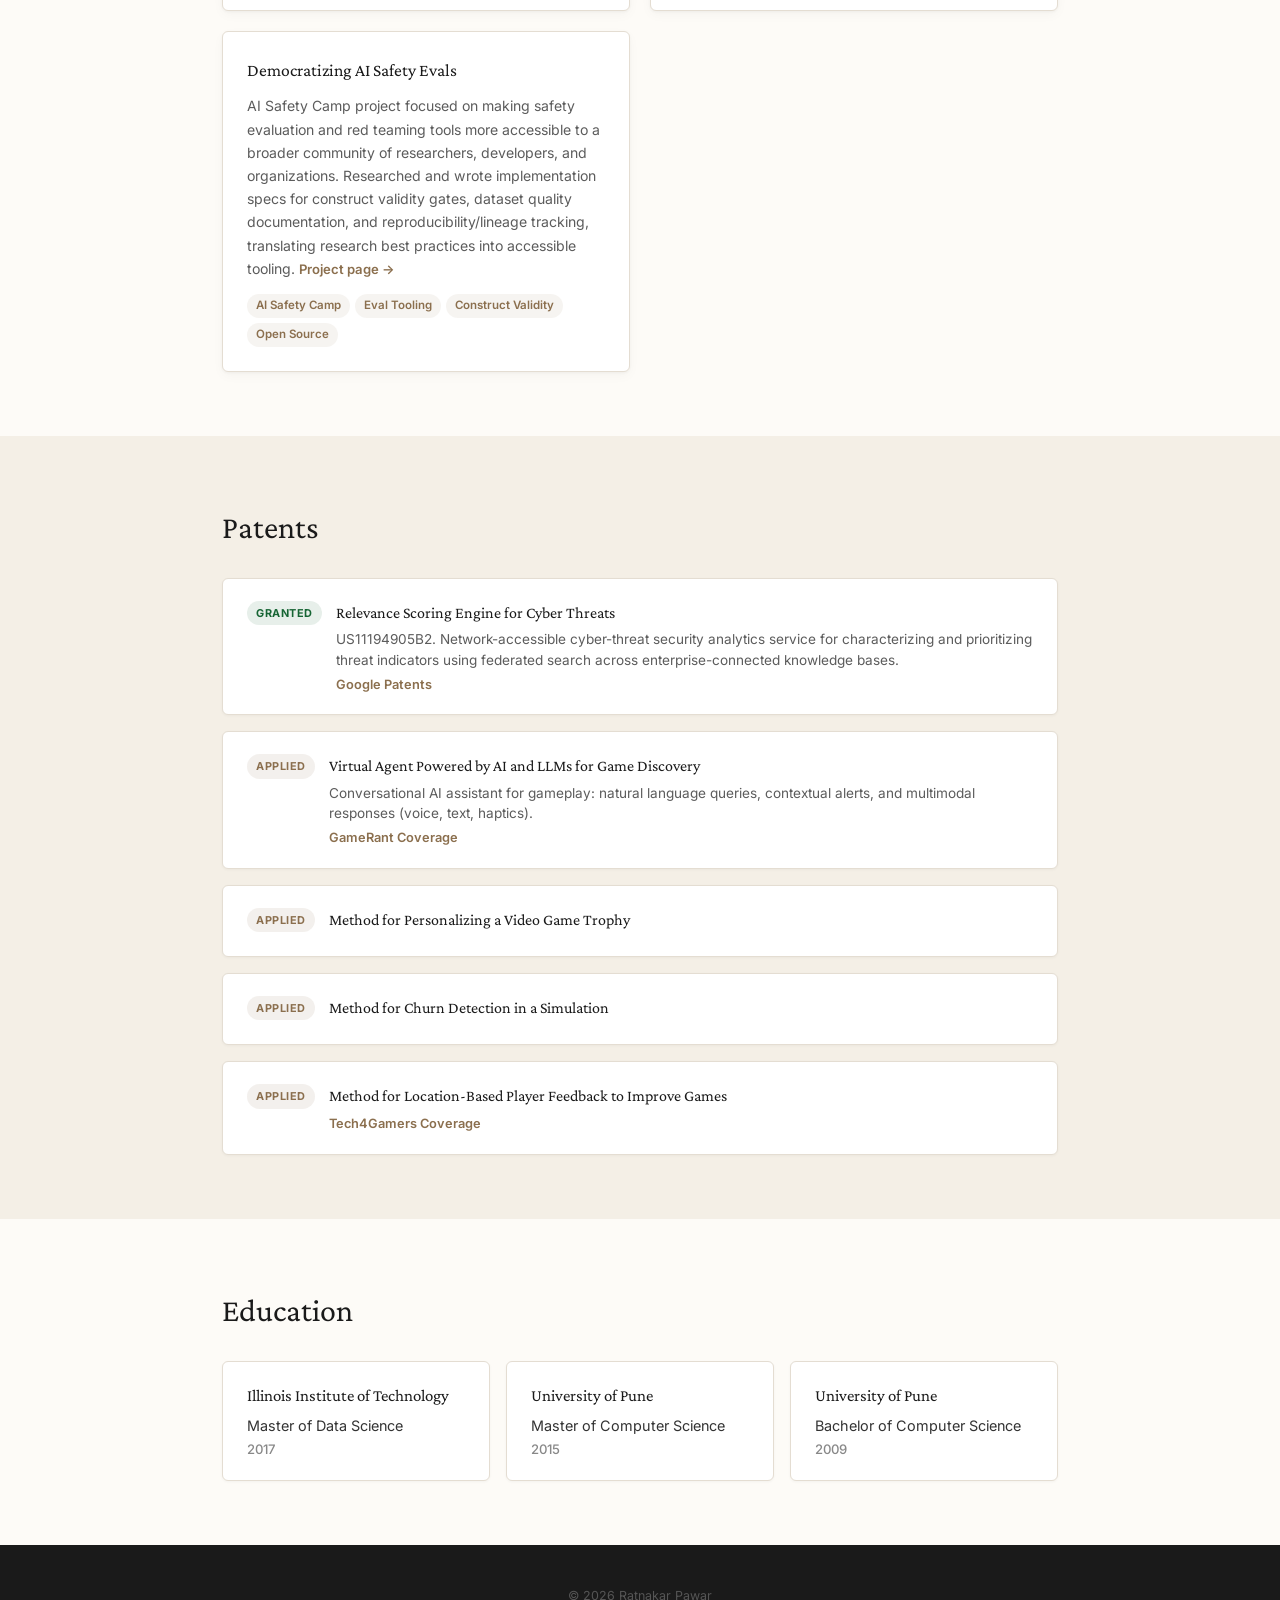
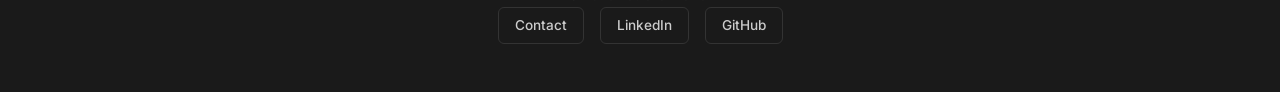
==== commit 3095017b: "Update SPAR multimodal detail, add agentic moderation and LLM annotation work - SPAR: specify multim" ====
--- a/index.html
+++ b/index.html
@@ -91,7 +91,7 @@
             <p class="timeline-company">Stanford / UC Berkeley</p>
             <ul>
               <li>Researching human-AI complementarity for harm identification: how to combine human expertise with model capabilities to improve safety evaluation coverage and reliability, building on <a href="https://arxiv.org/abs/2510.26518" target="_blank" rel="noopener">DeepMind's collaborative safety work</a></li>
-              <li>Surveyed agentic safety benchmarks for complementarity potential, identifying which datasets have viable gaps between human and AI performance for safety monitoring tasks</li>
+              <li>Evaluated multimodal agentic safety benchmarks covering long-running computer-use tasks, desktop and browser trajectories, and tool-use traces, identifying which datasets have viable gaps between human and AI performance for safety monitoring</li>
               <li>Ran cost, statistical, and behavioral analyses on complementarity results, finding that hybrid human-AI routing achieves comparable accuracy at a fraction of the cost of full human evaluation</li>
               <li>Researching new datasets targeting gaps where human oversight adds measurable value</li>
             </ul>
@@ -123,7 +123,8 @@
               <li>Architected multimodal and voice safety systems, including audio-native toxicity classifiers and combined text/<a href="https://sonyinteractive.com/en/news/blog/playstation-celebrates-safer-internet-day-2026/" target="_blank" rel="noopener">image detection</a> for content policy enforcement at scale</li>
               <li>Built multi-stage pipelines for rare-event detection, detecting hundreds of actionable instances from billions of events: candidate generation, encoder classifiers, LLM-based policy evaluation, and human-in-the-loop escalation. Applied to child safety with 10x improvement in valid case rate compared to existing vendor solutions, and expanding to self-harm detection. Working on open-sourcing the grooming detection classifier from this pipeline to help other platforms build on the same layered approach</li>
               <li>Established measurement frameworks for distributional robustness and demographic fairness in safety classifiers. Used LLM-based synthetic data generation to diagnose and correct measurement bias in high-risk content moderation models. <a href="https://www.techpolicy.press/researchers-explore-the-use-of-llms-for-content-moderation/" target="_blank" rel="noopener">Presented at Stanford TSRC</a></li>
-              <li>Built LLM-powered policy adaptation tools with evaluation pipelines (test datasets, scoring rubrics, failure-mode analysis) and established production inference infrastructure: model compilation, batching optimization, and Kubernetes orchestration</li>
+              <li>Designed agentic moderation system for reactive report handling: policy-grounded agents that gather evidence across text, voice, and media, apply policy via RAG, and route decisions by confidence to human moderators or auto-resolution, with adversarial hardening and observability throughout</li>
+              <li>Built LLM-powered tooling for content moderation: data annotation pipelines (fine-tuning, few-shot, weak supervision) for multilingual labeling, policy adaptation tools with evaluation pipelines, and production inference infrastructure including model compilation, batching, and Kubernetes orchestration</li>
             </ul>
           </div>
         </div>
@@ -175,7 +176,7 @@
 
         <div class="project-card">
           <h3>Human-AI Complementarity for Harm Identification</h3>
-          <p>SPAR research extending <a href="https://arxiv.org/abs/2510.26518" target="_blank" rel="noopener">DeepMind's work</a> on human-AI collaboration for safety. Surveyed agentic safety benchmarks for complementarity potential and analyzed cost, validity, and behavioral patterns in existing results. Researching new datasets targeting gaps where human oversight adds measurable value. <a href="https://sparai.org/projects/sp26/recu4ePI8o6thONSs" target="_blank" rel="noopener">Project page &rarr;</a></p>
+          <p>SPAR research extending <a href="https://arxiv.org/abs/2510.26518" target="_blank" rel="noopener">DeepMind's work</a> on human-AI collaboration for safety. Evaluated multimodal agentic safety benchmarks (computer-use trajectories, browser tasks, tool-use traces) for complementarity potential and analyzed cost, validity, and behavioral patterns in existing results. Researching new datasets targeting gaps where human oversight adds measurable value. <a href="https://sparai.org/projects/sp26/recu4ePI8o6thONSs" target="_blank" rel="noopener">Project page &rarr;</a></p>
           <div class="project-tags">
             <span>SPAR</span><span>Scalable Oversight</span><span>Evaluation</span><span>Research</span>
           </div>
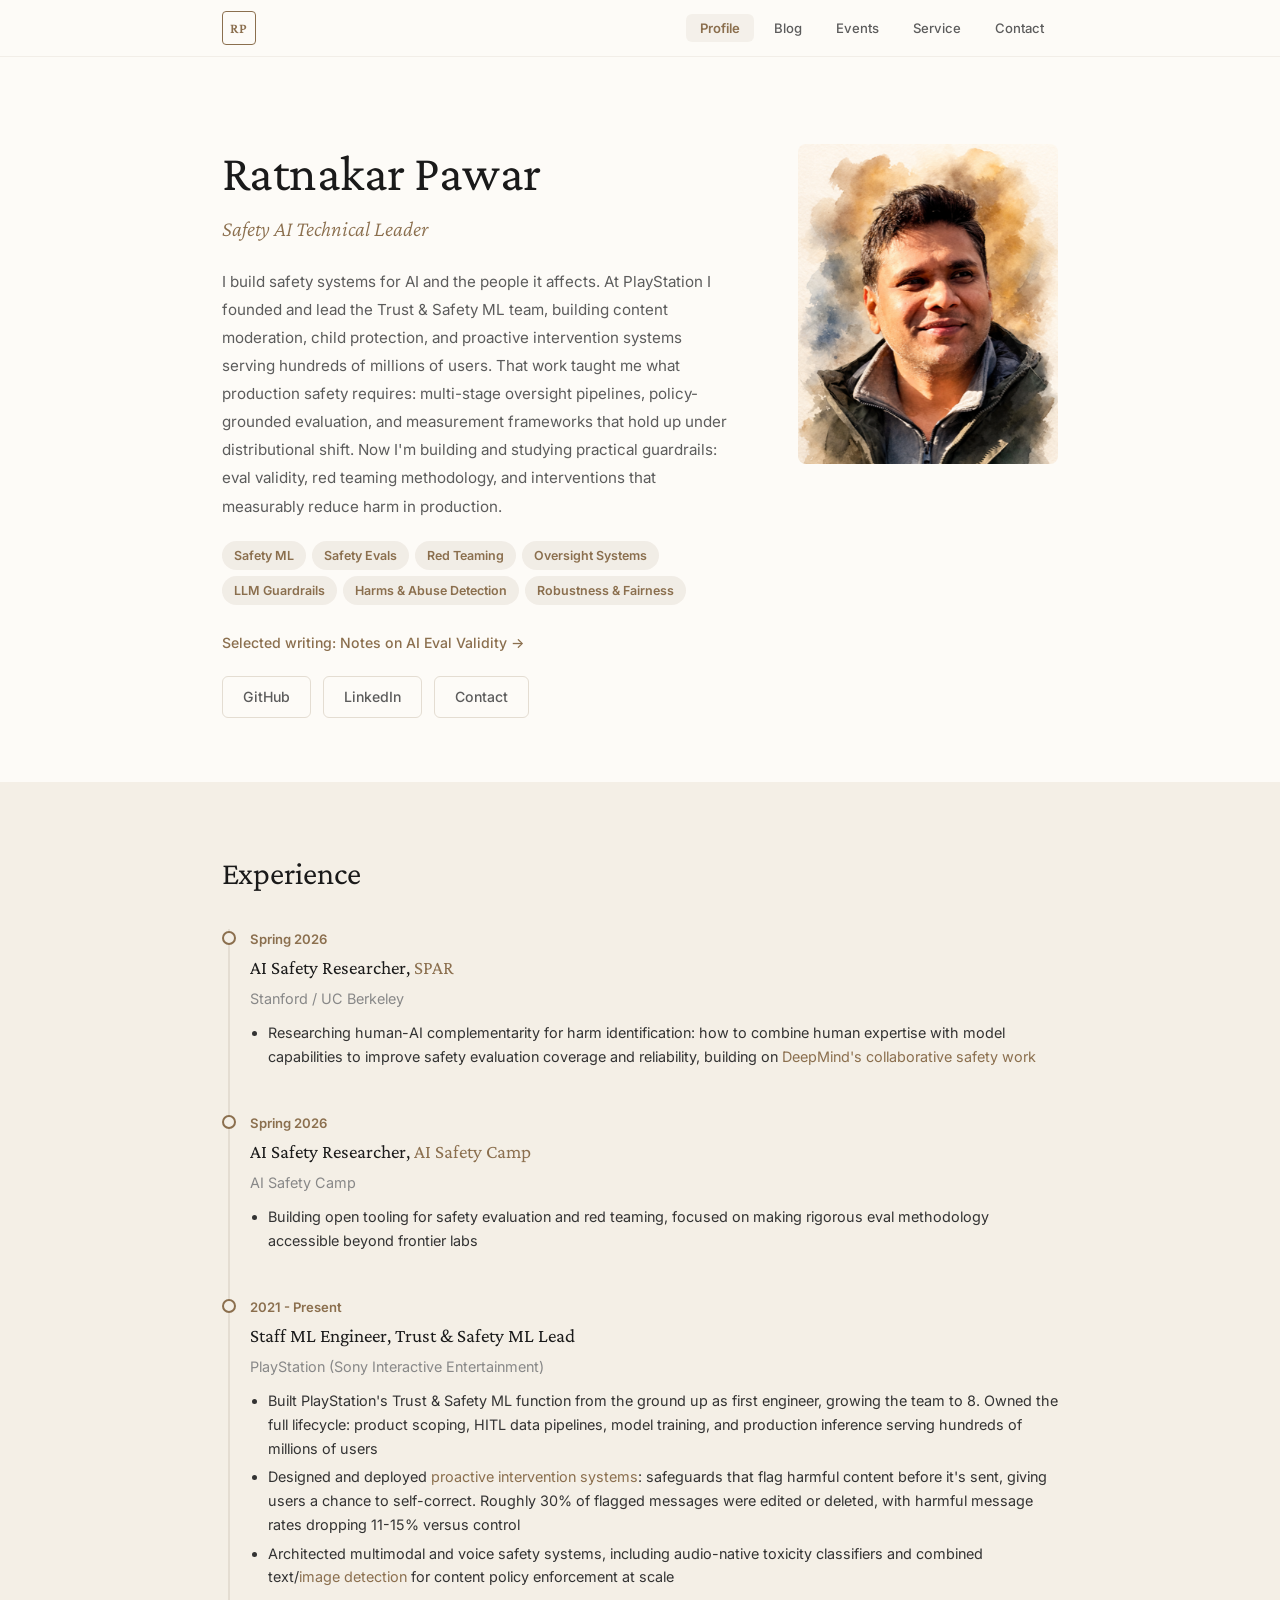
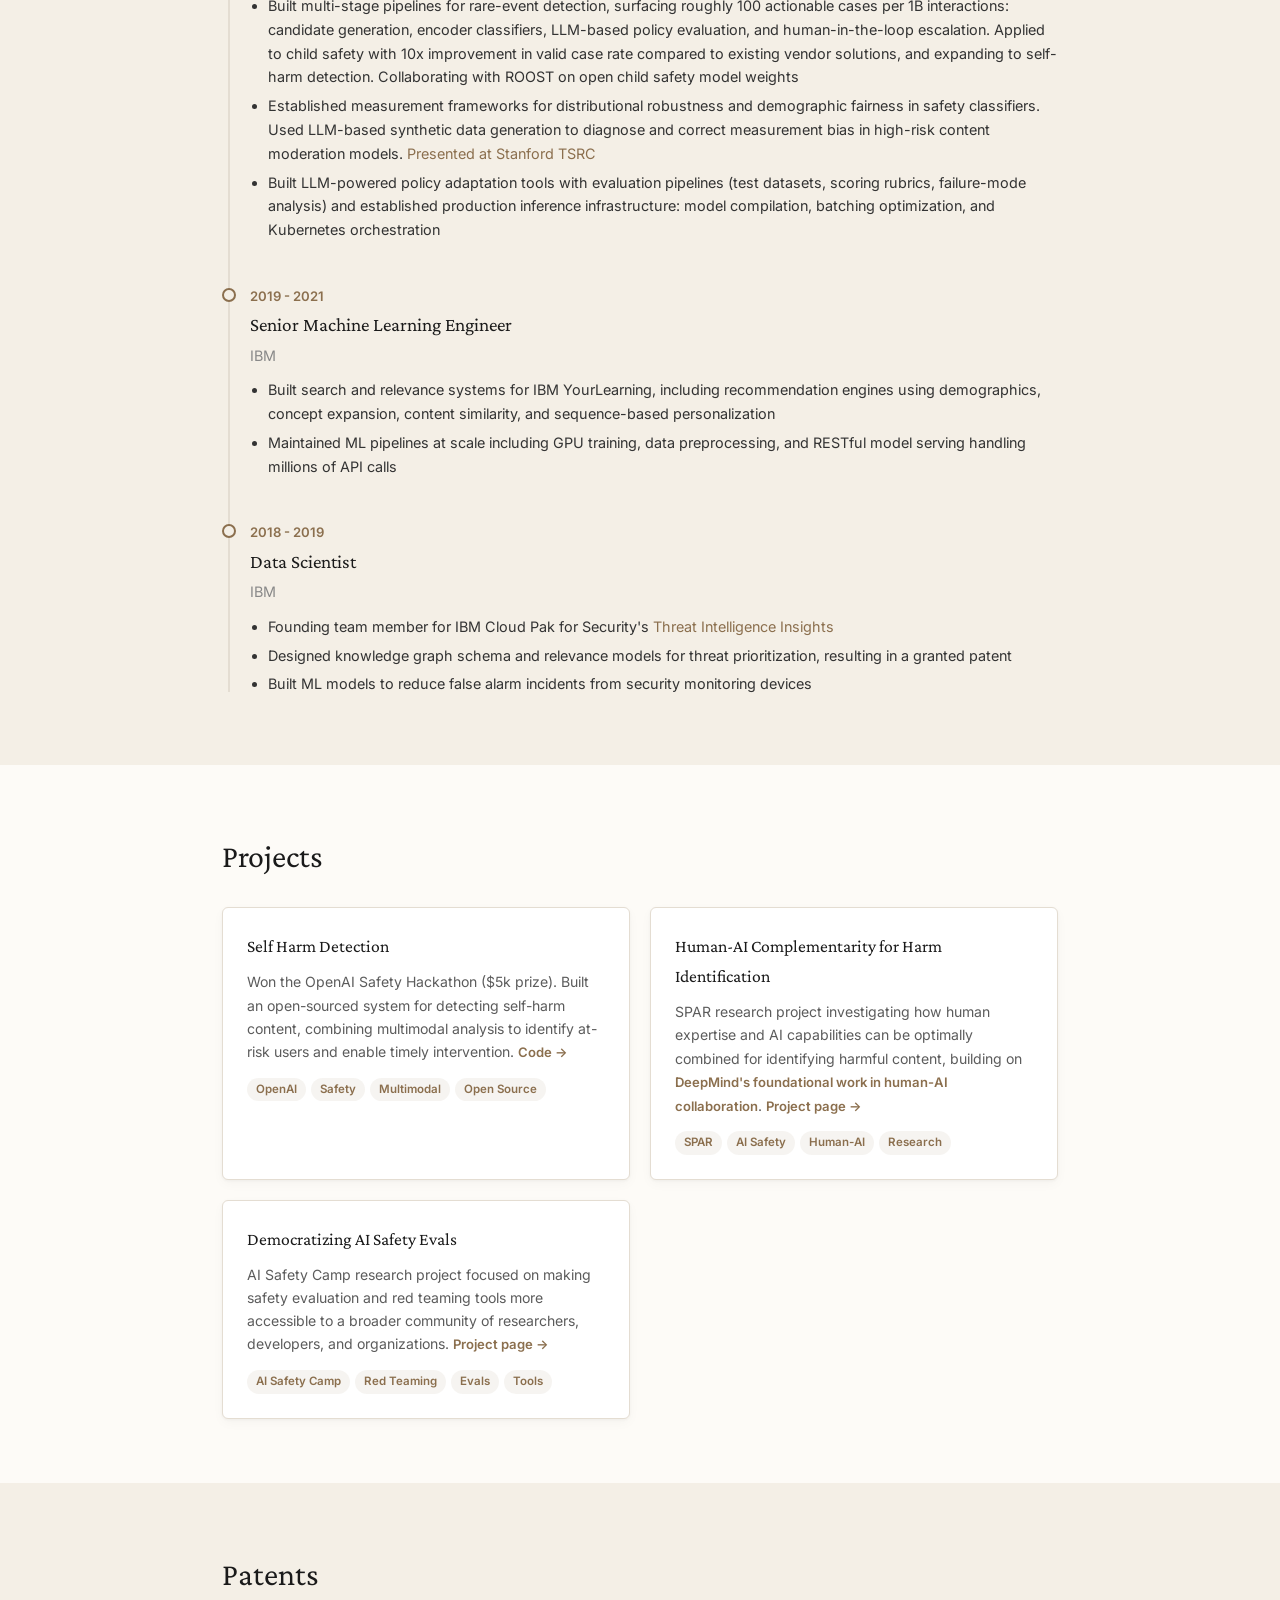
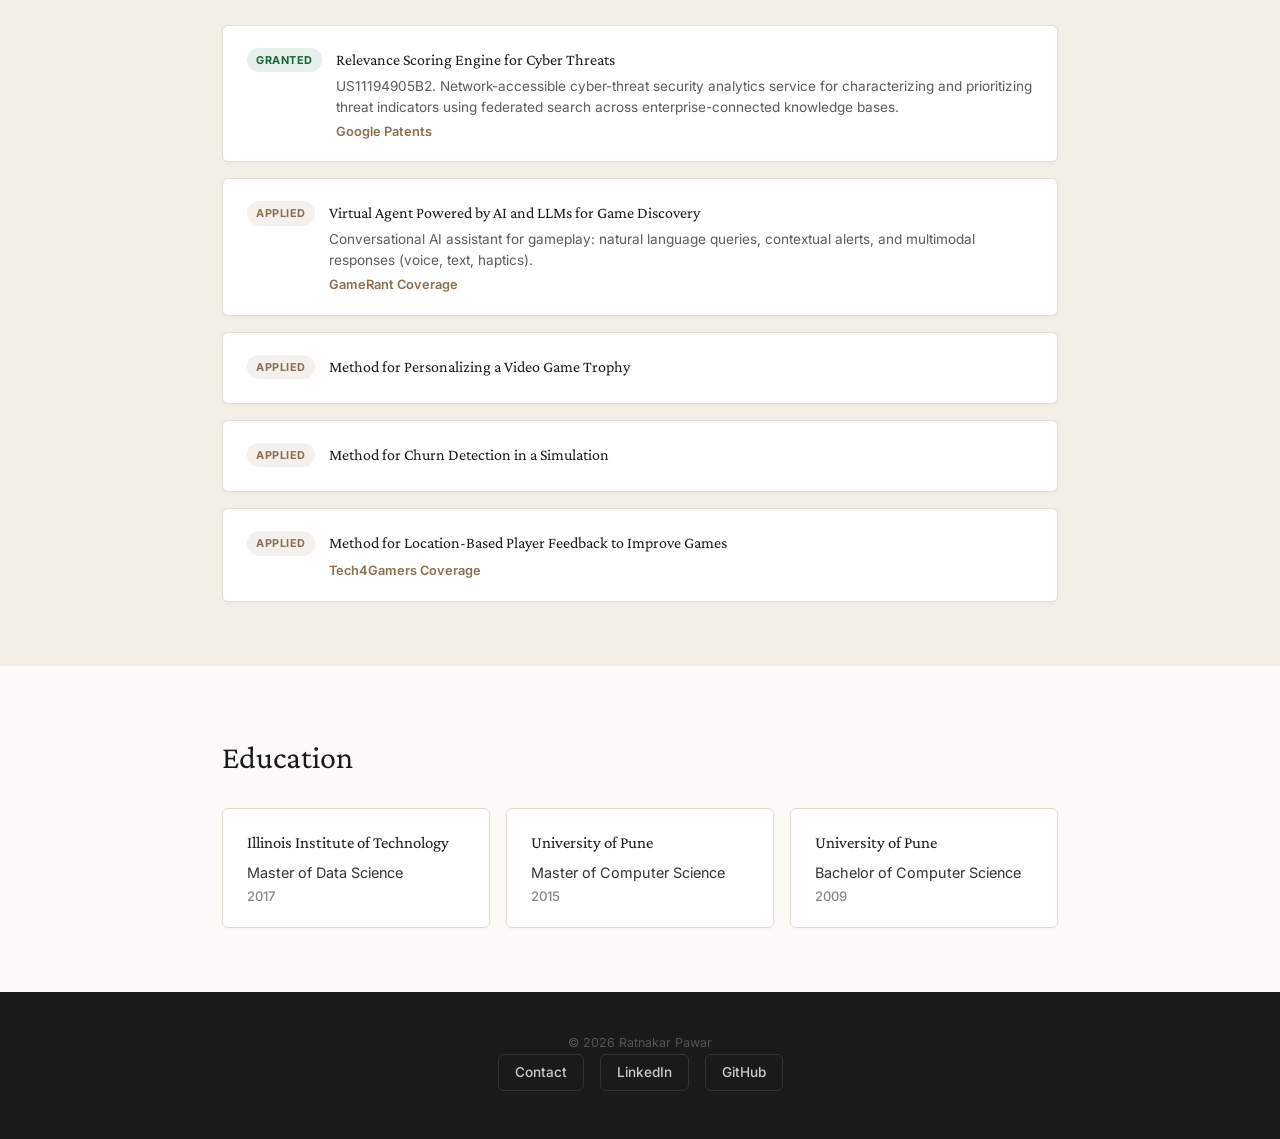
==== commit 4bcdcb14: "Add validation tests, extract shared nav JS, add CI workflow - Extract duplicated inline nav script " ====
--- a/index.html
+++ b/index.html
@@ -49,9 +49,9 @@
           the Trust & Safety ML team, building content moderation, child protection, and proactive
           intervention systems serving hundreds of millions of users. That work taught me what
           production safety requires: multi-stage oversight pipelines, policy-grounded evaluation,
-          and measurement frameworks that hold up under distributional shift. Now I'm researching human-AI complementarity for scalable oversight,
-          and building open tooling to make rigorous safety evaluation accessible beyond
-          the organizations that can afford to build it from scratch.
+          and measurement frameworks that hold up under distributional shift. Now I'm building and
+          studying practical guardrails: eval validity, red teaming methodology, and interventions
+          that measurably reduce harm in production.
         </p>
         <div class="focus-tags">
           <span>Safety ML</span>
@@ -91,9 +91,6 @@
             <p class="timeline-company">Stanford / UC Berkeley</p>
             <ul>
               <li>Researching human-AI complementarity for harm identification: how to combine human expertise with model capabilities to improve safety evaluation coverage and reliability, building on <a href="https://arxiv.org/abs/2510.26518" target="_blank" rel="noopener">DeepMind's collaborative safety work</a></li>
-              <li>Evaluated multimodal agentic safety benchmarks covering long-running computer-use tasks, desktop and browser trajectories, and tool-use traces, identifying which datasets have viable gaps between human and AI performance for safety monitoring</li>
-              <li>Ran cost, statistical, and behavioral analyses on complementarity results, finding that hybrid human-AI routing achieves comparable accuracy at a fraction of the cost of full human evaluation</li>
-              <li>Researching new datasets targeting gaps where human oversight adds measurable value</li>
             </ul>
           </div>
         </div>
@@ -106,7 +103,6 @@
             <p class="timeline-company">AI Safety Camp</p>
             <ul>
               <li>Building open tooling for safety evaluation and red teaming, focused on making rigorous eval methodology accessible beyond frontier labs</li>
-              <li>Researched and wrote implementation specs that translate eval best practices (construct validity, dataset documentation, reproducibility) into requirements for open safety eval tooling</li>
             </ul>
           </div>
         </div>
@@ -121,10 +117,9 @@
               <li>Built PlayStation's Trust & Safety ML function from the ground up as first engineer, growing the team to 8. Owned the full lifecycle: product scoping, HITL data pipelines, model training, and production inference serving hundreds of millions of users</li>
               <li>Designed and deployed <a href="https://sonyinteractive.com/en/news/blog/encouraging-positive-player-experiences-with-limited-trial-feature/" target="_blank" rel="noopener">proactive intervention systems</a>: safeguards that flag harmful content before it's sent, giving users a chance to self-correct. Roughly 30% of flagged messages were edited or deleted, with harmful message rates dropping 11-15% versus control</li>
               <li>Architected multimodal and voice safety systems, including audio-native toxicity classifiers and combined text/<a href="https://sonyinteractive.com/en/news/blog/playstation-celebrates-safer-internet-day-2026/" target="_blank" rel="noopener">image detection</a> for content policy enforcement at scale</li>
-              <li>Built multi-stage pipelines for rare-event detection, detecting hundreds of actionable instances from billions of events: candidate generation, encoder classifiers, LLM-based policy evaluation, and human-in-the-loop escalation. Applied to child safety with 10x improvement in valid case rate compared to existing vendor solutions, and expanding to self-harm detection. Working on open-sourcing the grooming detection classifier from this pipeline to help other platforms build on the same layered approach</li>
+              <li>Built multi-stage pipelines for rare-event detection, surfacing roughly 100 actionable cases per 1B interactions: candidate generation, encoder classifiers, LLM-based policy evaluation, and human-in-the-loop escalation. Applied to child safety with 10x improvement in valid case rate compared to existing vendor solutions, and expanding to self-harm detection. Collaborating with ROOST on open child safety model weights</li>
               <li>Established measurement frameworks for distributional robustness and demographic fairness in safety classifiers. Used LLM-based synthetic data generation to diagnose and correct measurement bias in high-risk content moderation models. <a href="https://www.techpolicy.press/researchers-explore-the-use-of-llms-for-content-moderation/" target="_blank" rel="noopener">Presented at Stanford TSRC</a></li>
-              <li>Designed agentic moderation system for reactive report handling: policy-grounded agents that gather evidence across text, voice, and media, apply policy via RAG, and route decisions by confidence to human moderators or auto-resolution, with adversarial hardening and observability throughout</li>
-              <li>Built LLM-powered tooling for content moderation: data annotation pipelines (fine-tuning, few-shot, weak supervision) for multilingual labeling, policy adaptation tools with evaluation pipelines, and production inference infrastructure including model compilation, batching, and Kubernetes orchestration</li>
+              <li>Built LLM-powered policy adaptation tools with evaluation pipelines (test datasets, scoring rubrics, failure-mode analysis) and established production inference infrastructure: model compilation, batching optimization, and Kubernetes orchestration</li>
             </ul>
           </div>
         </div>
@@ -176,17 +171,17 @@
 
         <div class="project-card">
           <h3>Human-AI Complementarity for Harm Identification</h3>
-          <p>SPAR research extending <a href="https://arxiv.org/abs/2510.26518" target="_blank" rel="noopener">DeepMind's work</a> on human-AI collaboration for safety. Evaluated multimodal agentic safety benchmarks (computer-use trajectories, browser tasks, tool-use traces) for complementarity potential and analyzed cost, validity, and behavioral patterns in existing results. Researching new datasets targeting gaps where human oversight adds measurable value. <a href="https://sparai.org/projects/sp26/recu4ePI8o6thONSs" target="_blank" rel="noopener">Project page &rarr;</a></p>
+          <p>SPAR research project investigating how human expertise and AI capabilities can be optimally combined for identifying harmful content, building on <a href="https://arxiv.org/abs/2510.26518" target="_blank" rel="noopener">DeepMind's foundational work in human-AI collaboration</a>. <a href="https://sparai.org/projects/sp26/recu4ePI8o6thONSs" target="_blank" rel="noopener">Project page &rarr;</a></p>
           <div class="project-tags">
-            <span>SPAR</span><span>Scalable Oversight</span><span>Evaluation</span><span>Research</span>
+            <span>SPAR</span><span>AI Safety</span><span>Human-AI</span><span>Research</span>
           </div>
         </div>
 
         <div class="project-card">
           <h3>Democratizing AI Safety Evals</h3>
-          <p>AI Safety Camp project focused on making safety evaluation and red teaming tools more accessible to a broader community of researchers, developers, and organizations. Researched and wrote implementation specs for construct validity gates, dataset quality documentation, and reproducibility/lineage tracking, translating research best practices into accessible tooling. <a href="https://www.aisafety.camp/#h.aejyh18zkvbc" target="_blank" rel="noopener">Project page &rarr;</a></p>
+          <p>AI Safety Camp research project focused on making safety evaluation and red teaming tools more accessible to a broader community of researchers, developers, and organizations. <a href="https://www.aisafety.camp/#h.aejyh18zkvbc" target="_blank" rel="noopener">Project page &rarr;</a></p>
           <div class="project-tags">
-            <span>AI Safety Camp</span><span>Eval Tooling</span><span>Construct Validity</span><span>Open Source</span>
+            <span>AI Safety Camp</span><span>Red Teaming</span><span>Evals</span><span>Tools</span>
           </div>
         </div>
 
@@ -283,29 +278,7 @@
     </div>
   </footer>
 
-  <script>
-    // Mobile nav toggle
-    const toggle = document.getElementById('nav-toggle');
-    const links = document.getElementById('nav-links');
-    toggle.addEventListener('click', () => {
-      links.classList.toggle('open');
-      toggle.classList.toggle('active');
-    });
-
-    // Close mobile nav on link click
-    document.querySelectorAll('.nav-links a').forEach(link => {
-      link.addEventListener('click', () => {
-        links.classList.remove('open');
-        toggle.classList.remove('active');
-      });
-    });
-
-    // Sticky nav shadow on scroll
-    const nav = document.getElementById('nav');
-    window.addEventListener('scroll', () => {
-      nav.classList.toggle('scrolled', window.scrollY > 10);
-    });
-  </script>
+  <script src="js/nav.js"></script>
 
 </body>
 </html>
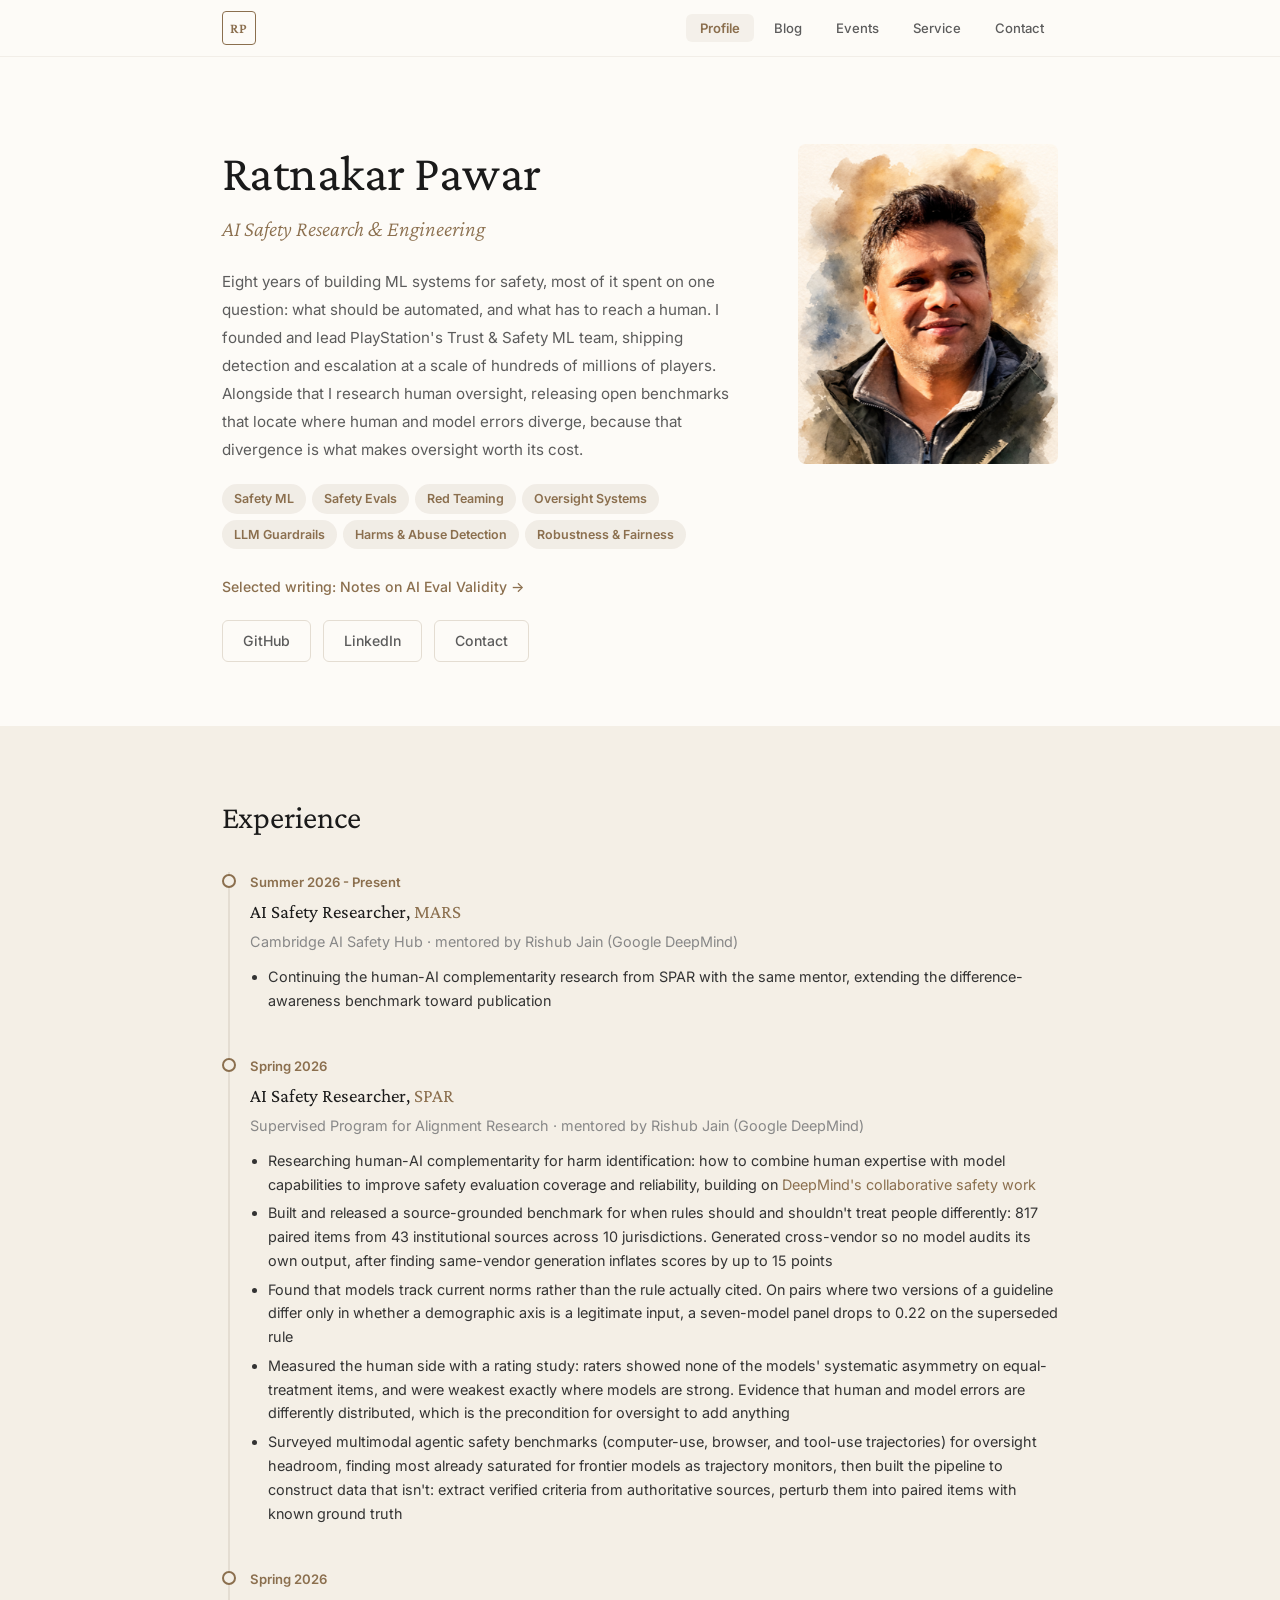
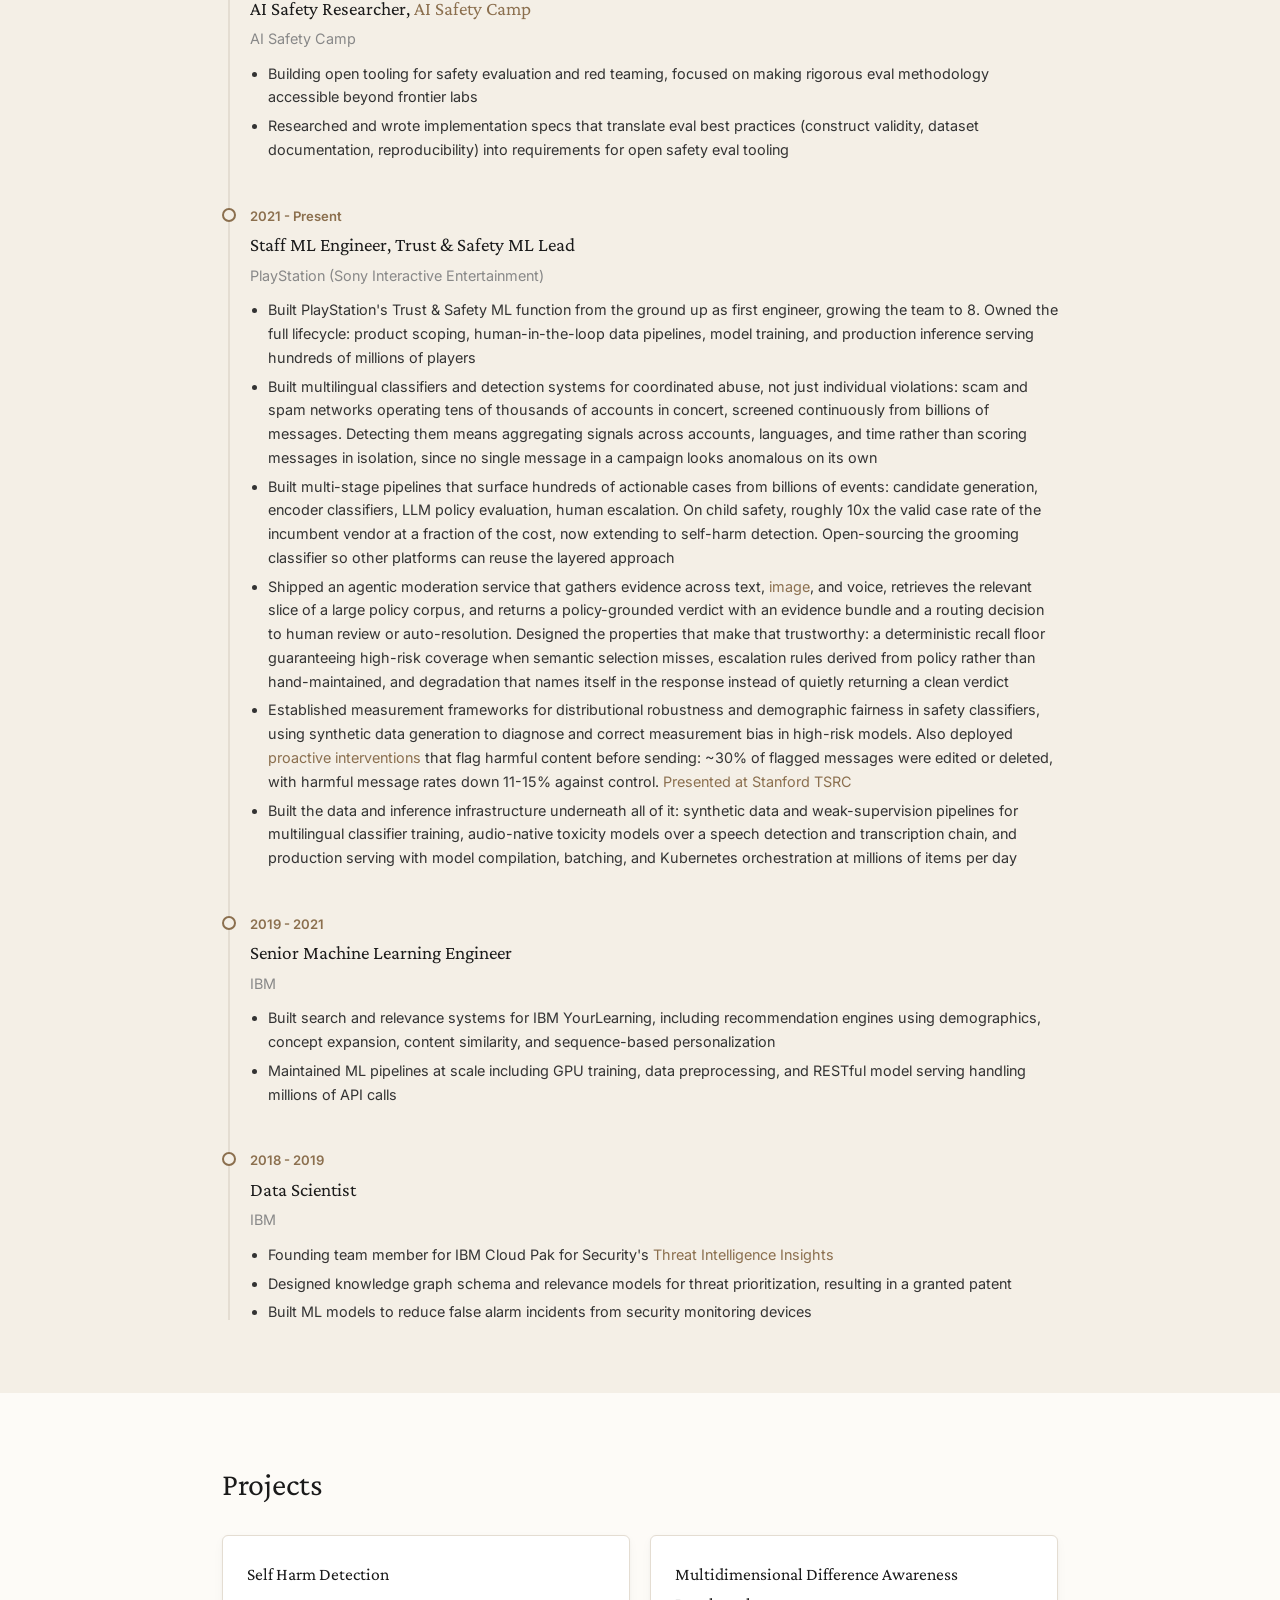
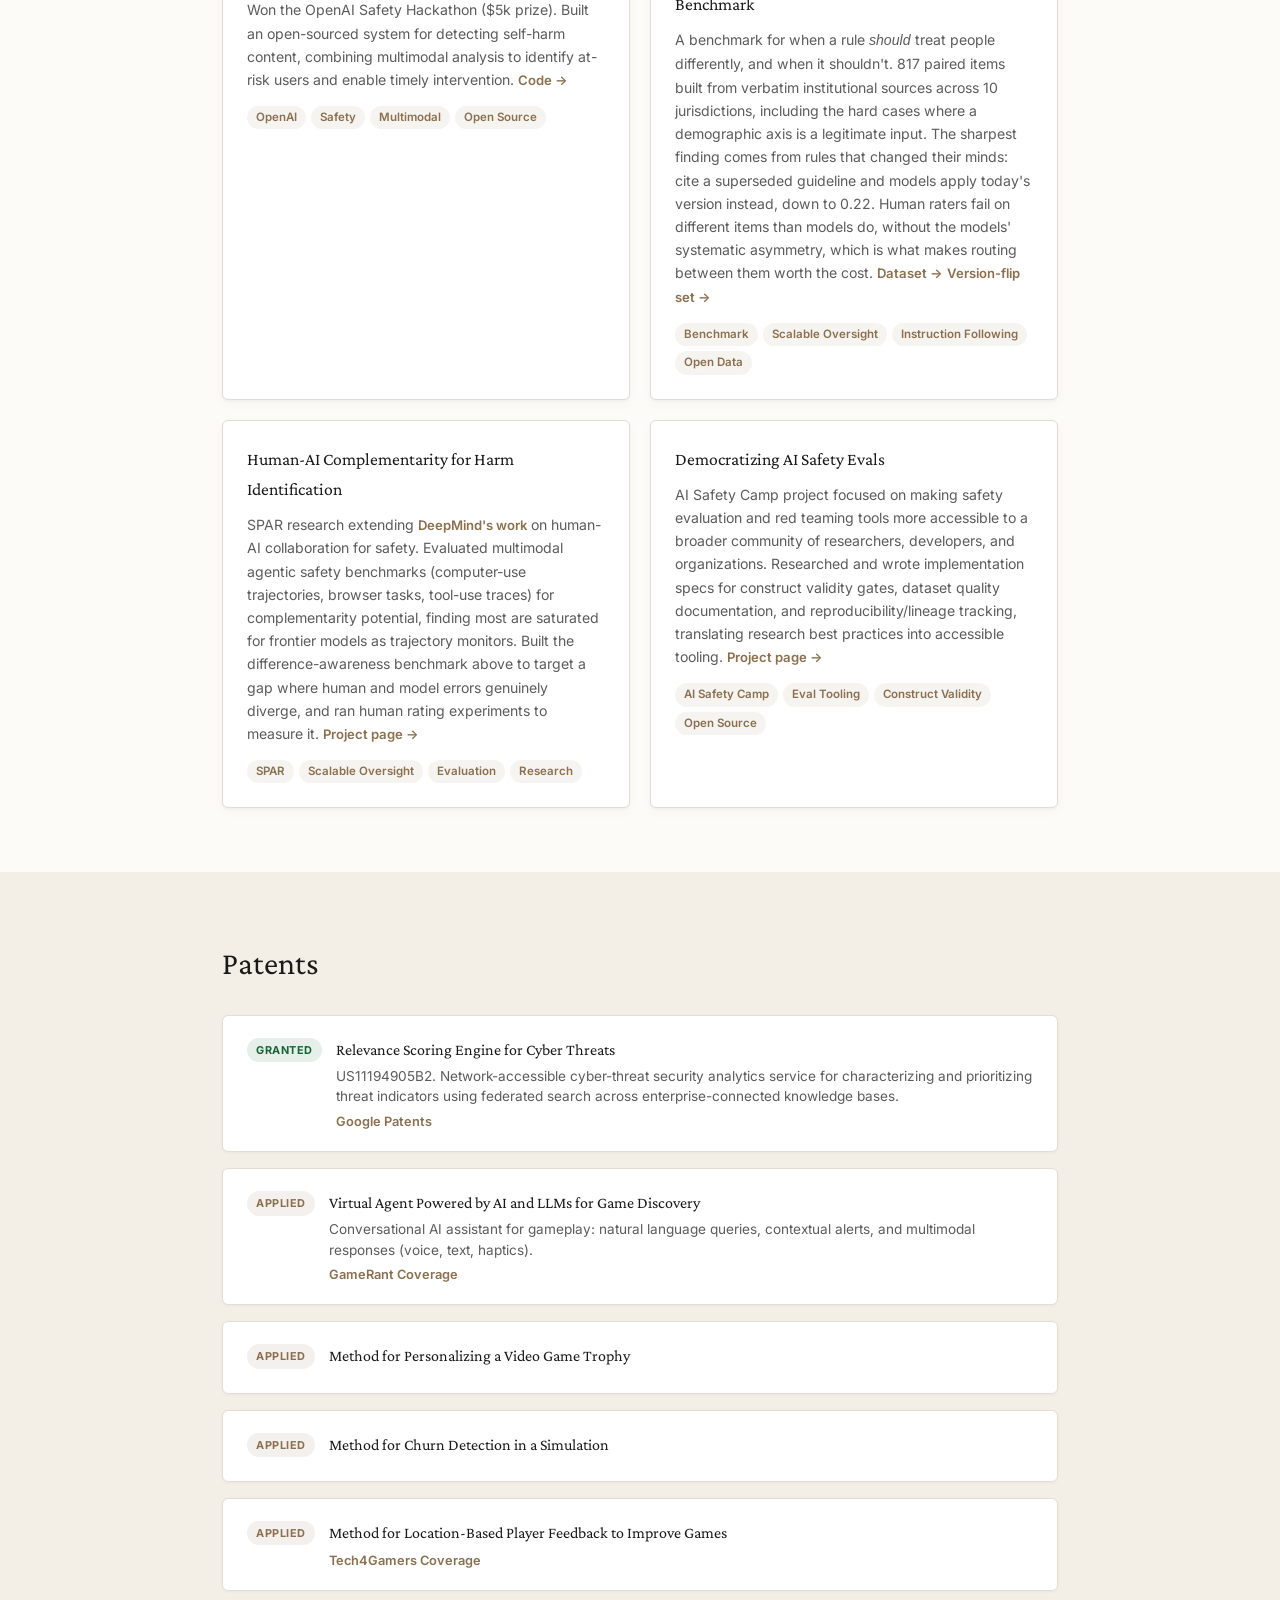
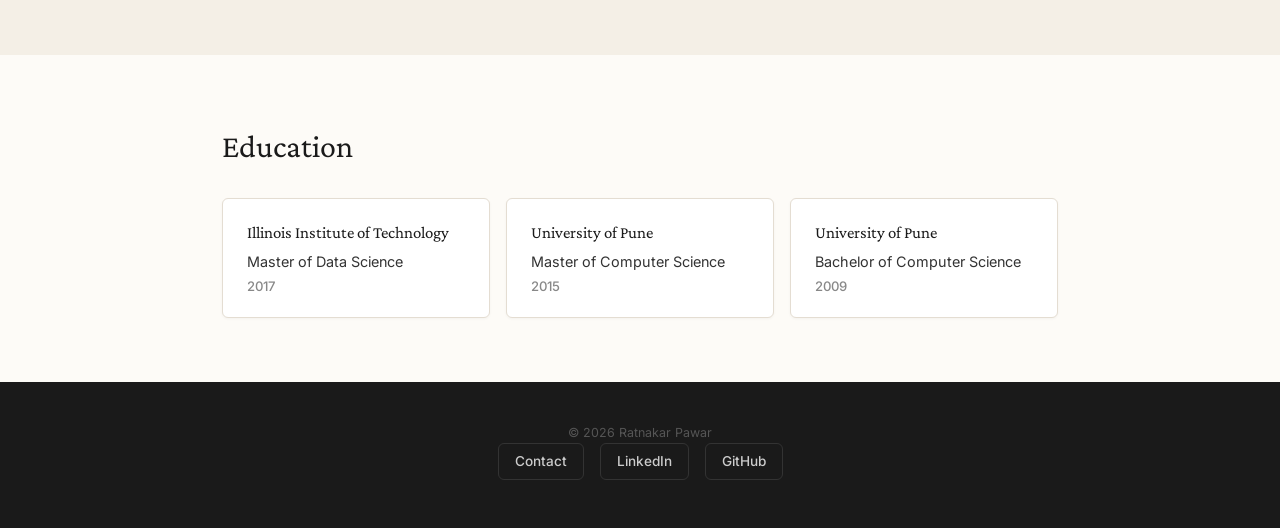
==== commit 0b05d0eb: "Reframe profile around oversight; add MARS, TrustCon, agentic moderation Hero: lead with the eight-y" ====
--- a/index.html
+++ b/index.html
@@ -3,15 +3,15 @@
 <head>
   <meta charset="UTF-8">
   <meta name="viewport" content="width=device-width, initial-scale=1.0">
-  <title>Ratnakar Pawar | AI Safety Engineer</title>
+  <title>Ratnakar Pawar | AI Safety Research &amp; Engineering</title>
   <meta name="description" content="Building safer AI and safer platforms through oversight, evaluation, and content safety.">
-  <meta property="og:title" content="Ratnakar Pawar | AI Safety Engineer">
+  <meta property="og:title" content="Ratnakar Pawar | AI Safety Research &amp; Engineering">
   <meta property="og:description" content="Building safer AI and safer platforms through oversight, evaluation, and content safety.">
   <meta property="og:image" content="https://ratnakarpawar.github.io/assets/logo.png">
   <meta property="og:url" content="https://ratnakarpawar.github.io/">
   <meta property="og:type" content="website">
   <meta name="twitter:card" content="summary">
-  <meta name="twitter:title" content="Ratnakar Pawar | AI Safety Engineer">
+  <meta name="twitter:title" content="Ratnakar Pawar | AI Safety Research &amp; Engineering">
   <meta name="twitter:description" content="Building safer AI and safer platforms through oversight, evaluation, and content safety.">
   <meta name="twitter:image" content="https://ratnakarpawar.github.io/assets/logo.png">
   <link rel="preconnect" href="https://fonts.googleapis.com">
@@ -43,15 +43,14 @@
     <div class="container hero-grid">
       <div class="hero-text">
         <h1>Ratnakar Pawar</h1>
-        <p class="hero-title">Safety AI Technical Leader</p>
+        <p class="hero-title">AI Safety Research &amp; Engineering</p>
         <p class="hero-about">
-          I build safety systems for AI and the people it affects. At PlayStation I founded and lead
-          the Trust & Safety ML team, building content moderation, child protection, and proactive
-          intervention systems serving hundreds of millions of users. That work taught me what
-          production safety requires: multi-stage oversight pipelines, policy-grounded evaluation,
-          and measurement frameworks that hold up under distributional shift. Now I'm building and
-          studying practical guardrails: eval validity, red teaming methodology, and interventions
-          that measurably reduce harm in production.
+          Eight years of building ML systems for safety, most of it spent on one question: what
+          should be automated, and what has to reach a human. I founded and lead PlayStation's
+          Trust &amp; Safety ML team, shipping detection and escalation at a scale of hundreds of
+          millions of players. Alongside that I research human oversight, releasing open benchmarks
+          that locate where human and model errors diverge, because that divergence is what makes
+          oversight worth its cost.
         </p>
         <div class="focus-tags">
           <span>Safety ML</span>
@@ -86,11 +85,27 @@
         <div class="timeline-item">
           <div class="timeline-marker"></div>
           <div class="timeline-content">
+            <span class="timeline-date">Summer 2026 - Present</span>
+            <h3>AI Safety Researcher, <a href="https://caish.org/mars" target="_blank" rel="noopener">MARS</a></h3>
+            <p class="timeline-company">Cambridge AI Safety Hub &middot; mentored by Rishub Jain (Google DeepMind)</p>
+            <ul>
+              <li>Continuing the human-AI complementarity research from SPAR with the same mentor, extending the difference-awareness benchmark toward publication</li>
+            </ul>
+          </div>
+        </div>
+
+        <div class="timeline-item">
+          <div class="timeline-marker"></div>
+          <div class="timeline-content">
             <span class="timeline-date">Spring 2026</span>
             <h3>AI Safety Researcher, <a href="https://sparai.org/projects/sp26/recu4ePI8o6thONSs" target="_blank" rel="noopener">SPAR</a></h3>
-            <p class="timeline-company">Stanford / UC Berkeley</p>
+            <p class="timeline-company">Supervised Program for Alignment Research &middot; mentored by Rishub Jain (Google DeepMind)</p>
             <ul>
               <li>Researching human-AI complementarity for harm identification: how to combine human expertise with model capabilities to improve safety evaluation coverage and reliability, building on <a href="https://arxiv.org/abs/2510.26518" target="_blank" rel="noopener">DeepMind's collaborative safety work</a></li>
+              <li>Built and released a source-grounded benchmark for when rules should and shouldn't treat people differently: 817 paired items from 43 institutional sources across 10 jurisdictions. Generated cross-vendor so no model audits its own output, after finding same-vendor generation inflates scores by up to 15 points</li>
+              <li>Found that models track current norms rather than the rule actually cited. On pairs where two versions of a guideline differ only in whether a demographic axis is a legitimate input, a seven-model panel drops to 0.22 on the superseded rule</li>
+              <li>Measured the human side with a rating study: raters showed none of the models' systematic asymmetry on equal-treatment items, and were weakest exactly where models are strong. Evidence that human and model errors are differently distributed, which is the precondition for oversight to add anything</li>
+              <li>Surveyed multimodal agentic safety benchmarks (computer-use, browser, and tool-use trajectories) for oversight headroom, finding most already saturated for frontier models as trajectory monitors, then built the pipeline to construct data that isn't: extract verified criteria from authoritative sources, perturb them into paired items with known ground truth</li>
             </ul>
           </div>
         </div>
@@ -103,6 +118,7 @@
             <p class="timeline-company">AI Safety Camp</p>
             <ul>
               <li>Building open tooling for safety evaluation and red teaming, focused on making rigorous eval methodology accessible beyond frontier labs</li>
+              <li>Researched and wrote implementation specs that translate eval best practices (construct validity, dataset documentation, reproducibility) into requirements for open safety eval tooling</li>
             </ul>
           </div>
         </div>
@@ -114,12 +130,12 @@
             <h3>Staff ML Engineer, Trust & Safety ML Lead</h3>
             <p class="timeline-company">PlayStation (Sony Interactive Entertainment)</p>
             <ul>
-              <li>Built PlayStation's Trust & Safety ML function from the ground up as first engineer, growing the team to 8. Owned the full lifecycle: product scoping, HITL data pipelines, model training, and production inference serving hundreds of millions of users</li>
-              <li>Designed and deployed <a href="https://sonyinteractive.com/en/news/blog/encouraging-positive-player-experiences-with-limited-trial-feature/" target="_blank" rel="noopener">proactive intervention systems</a>: safeguards that flag harmful content before it's sent, giving users a chance to self-correct. Roughly 30% of flagged messages were edited or deleted, with harmful message rates dropping 11-15% versus control</li>
-              <li>Architected multimodal and voice safety systems, including audio-native toxicity classifiers and combined text/<a href="https://sonyinteractive.com/en/news/blog/playstation-celebrates-safer-internet-day-2026/" target="_blank" rel="noopener">image detection</a> for content policy enforcement at scale</li>
-              <li>Built multi-stage pipelines for rare-event detection, surfacing roughly 100 actionable cases per 1B interactions: candidate generation, encoder classifiers, LLM-based policy evaluation, and human-in-the-loop escalation. Applied to child safety with 10x improvement in valid case rate compared to existing vendor solutions, and expanding to self-harm detection. Collaborating with ROOST on open child safety model weights</li>
-              <li>Established measurement frameworks for distributional robustness and demographic fairness in safety classifiers. Used LLM-based synthetic data generation to diagnose and correct measurement bias in high-risk content moderation models. <a href="https://www.techpolicy.press/researchers-explore-the-use-of-llms-for-content-moderation/" target="_blank" rel="noopener">Presented at Stanford TSRC</a></li>
-              <li>Built LLM-powered policy adaptation tools with evaluation pipelines (test datasets, scoring rubrics, failure-mode analysis) and established production inference infrastructure: model compilation, batching optimization, and Kubernetes orchestration</li>
+              <li>Built PlayStation's Trust &amp; Safety ML function from the ground up as first engineer, growing the team to 8. Owned the full lifecycle: product scoping, human-in-the-loop data pipelines, model training, and production inference serving hundreds of millions of players</li>
+              <li>Built multilingual classifiers and detection systems for coordinated abuse, not just individual violations: scam and spam networks operating tens of thousands of accounts in concert, screened continuously from billions of messages. Detecting them means aggregating signals across accounts, languages, and time rather than scoring messages in isolation, since no single message in a campaign looks anomalous on its own</li>
+              <li>Built multi-stage pipelines that surface hundreds of actionable cases from billions of events: candidate generation, encoder classifiers, LLM policy evaluation, human escalation. On child safety, roughly 10x the valid case rate of the incumbent vendor at a fraction of the cost, now extending to self-harm detection. Open-sourcing the grooming classifier so other platforms can reuse the layered approach</li>
+              <li>Shipped an agentic moderation service that gathers evidence across text, <a href="https://sonyinteractive.com/en/news/blog/playstation-celebrates-safer-internet-day-2026/" target="_blank" rel="noopener">image</a>, and voice, retrieves the relevant slice of a large policy corpus, and returns a policy-grounded verdict with an evidence bundle and a routing decision to human review or auto-resolution. Designed the properties that make that trustworthy: a deterministic recall floor guaranteeing high-risk coverage when semantic selection misses, escalation rules derived from policy rather than hand-maintained, and degradation that names itself in the response instead of quietly returning a clean verdict</li>
+              <li>Established measurement frameworks for distributional robustness and demographic fairness in safety classifiers, using synthetic data generation to diagnose and correct measurement bias in high-risk models. Also deployed <a href="https://sonyinteractive.com/en/news/blog/encouraging-positive-player-experiences-with-limited-trial-feature/" target="_blank" rel="noopener">proactive interventions</a> that flag harmful content before sending: ~30% of flagged messages were edited or deleted, with harmful message rates down 11-15% against control. <a href="https://www.techpolicy.press/researchers-explore-the-use-of-llms-for-content-moderation/" target="_blank" rel="noopener">Presented at Stanford TSRC</a></li>
+              <li>Built the data and inference infrastructure underneath all of it: synthetic data and weak-supervision pipelines for multilingual classifier training, audio-native toxicity models over a speech detection and transcription chain, and production serving with model compilation, batching, and Kubernetes orchestration at millions of items per day</li>
             </ul>
           </div>
         </div>
@@ -170,18 +186,26 @@
         </div>
 
         <div class="project-card">
+          <h3>Multidimensional Difference Awareness Benchmark</h3>
+          <p>A benchmark for when a rule <em>should</em> treat people differently, and when it shouldn't. 817 paired items built from verbatim institutional sources across 10 jurisdictions, including the hard cases where a demographic axis is a legitimate input. The sharpest finding comes from rules that changed their minds: cite a superseded guideline and models apply today's version instead, down to 0.22. Human raters fail on different items than models do, without the models' systematic asymmetry, which is what makes routing between them worth the cost. <a href="https://huggingface.co/datasets/Complementarity/multidimensional-difference-awareness" target="_blank" rel="noopener">Dataset &rarr;</a> <a href="https://huggingface.co/datasets/Complementarity/difference-awareness-version-flip" target="_blank" rel="noopener">Version-flip set &rarr;</a></p>
+          <div class="project-tags">
+            <span>Benchmark</span><span>Scalable Oversight</span><span>Instruction Following</span><span>Open Data</span>
+          </div>
+        </div>
+
+        <div class="project-card">
           <h3>Human-AI Complementarity for Harm Identification</h3>
-          <p>SPAR research project investigating how human expertise and AI capabilities can be optimally combined for identifying harmful content, building on <a href="https://arxiv.org/abs/2510.26518" target="_blank" rel="noopener">DeepMind's foundational work in human-AI collaboration</a>. <a href="https://sparai.org/projects/sp26/recu4ePI8o6thONSs" target="_blank" rel="noopener">Project page &rarr;</a></p>
+          <p>SPAR research extending <a href="https://arxiv.org/abs/2510.26518" target="_blank" rel="noopener">DeepMind's work</a> on human-AI collaboration for safety. Evaluated multimodal agentic safety benchmarks (computer-use trajectories, browser tasks, tool-use traces) for complementarity potential, finding most are saturated for frontier models as trajectory monitors. Built the difference-awareness benchmark above to target a gap where human and model errors genuinely diverge, and ran human rating experiments to measure it. <a href="https://sparai.org/projects/sp26/recu4ePI8o6thONSs" target="_blank" rel="noopener">Project page &rarr;</a></p>
           <div class="project-tags">
-            <span>SPAR</span><span>AI Safety</span><span>Human-AI</span><span>Research</span>
+            <span>SPAR</span><span>Scalable Oversight</span><span>Evaluation</span><span>Research</span>
           </div>
         </div>
 
         <div class="project-card">
           <h3>Democratizing AI Safety Evals</h3>
-          <p>AI Safety Camp research project focused on making safety evaluation and red teaming tools more accessible to a broader community of researchers, developers, and organizations. <a href="https://www.aisafety.camp/#h.aejyh18zkvbc" target="_blank" rel="noopener">Project page &rarr;</a></p>
+          <p>AI Safety Camp project focused on making safety evaluation and red teaming tools more accessible to a broader community of researchers, developers, and organizations. Researched and wrote implementation specs for construct validity gates, dataset quality documentation, and reproducibility/lineage tracking, translating research best practices into accessible tooling. <a href="https://www.aisafety.camp/#h.aejyh18zkvbc" target="_blank" rel="noopener">Project page &rarr;</a></p>
           <div class="project-tags">
-            <span>AI Safety Camp</span><span>Red Teaming</span><span>Evals</span><span>Tools</span>
+            <span>AI Safety Camp</span><span>Eval Tooling</span><span>Construct Validity</span><span>Open Source</span>
           </div>
         </div>
 
@@ -278,7 +302,29 @@
     </div>
   </footer>
 
-  <script src="js/nav.js"></script>
+  <script>
+    // Mobile nav toggle
+    const toggle = document.getElementById('nav-toggle');
+    const links = document.getElementById('nav-links');
+    toggle.addEventListener('click', () => {
+      links.classList.toggle('open');
+      toggle.classList.toggle('active');
+    });
+
+    // Close mobile nav on link click
+    document.querySelectorAll('.nav-links a').forEach(link => {
+      link.addEventListener('click', () => {
+        links.classList.remove('open');
+        toggle.classList.remove('active');
+      });
+    });
+
+    // Sticky nav shadow on scroll
+    const nav = document.getElementById('nav');
+    window.addEventListener('scroll', () => {
+      nav.classList.toggle('scrolled', window.scrollY > 10);
+    });
+  </script>
 
 </body>
 </html>
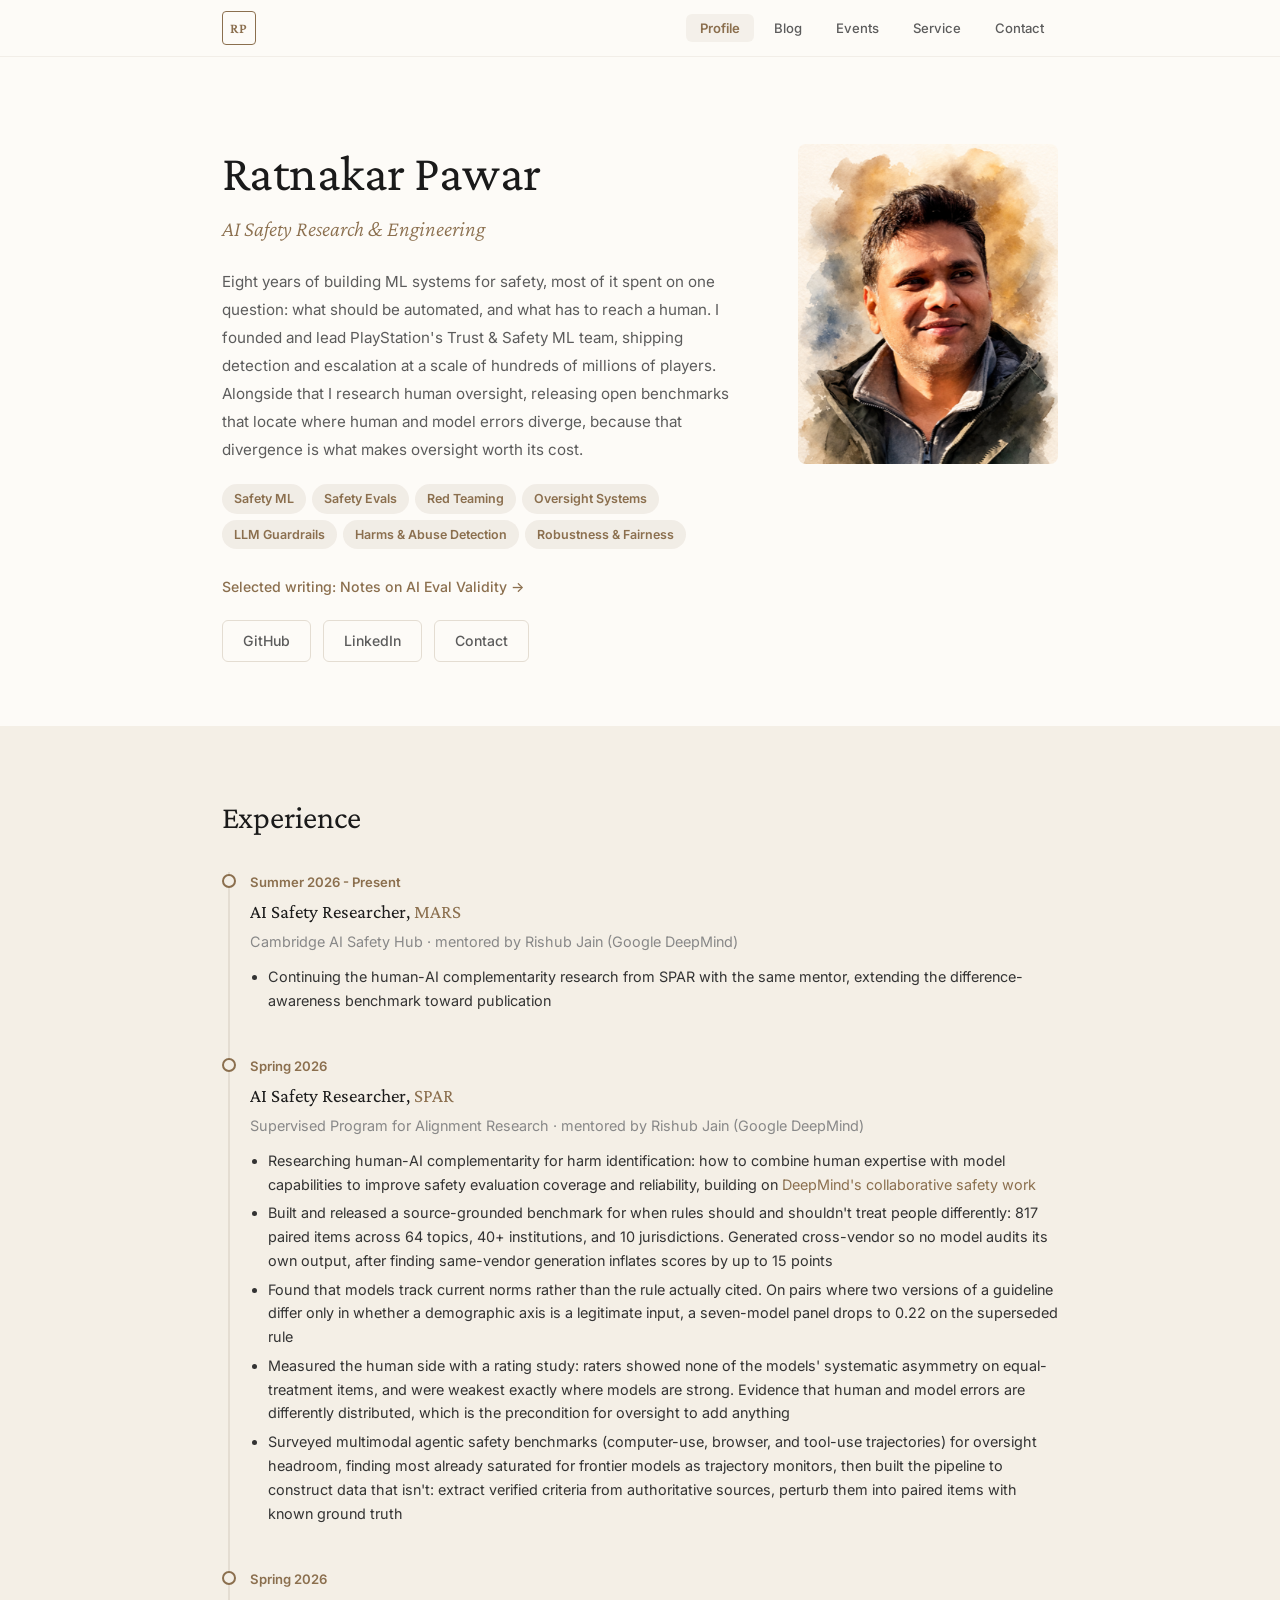
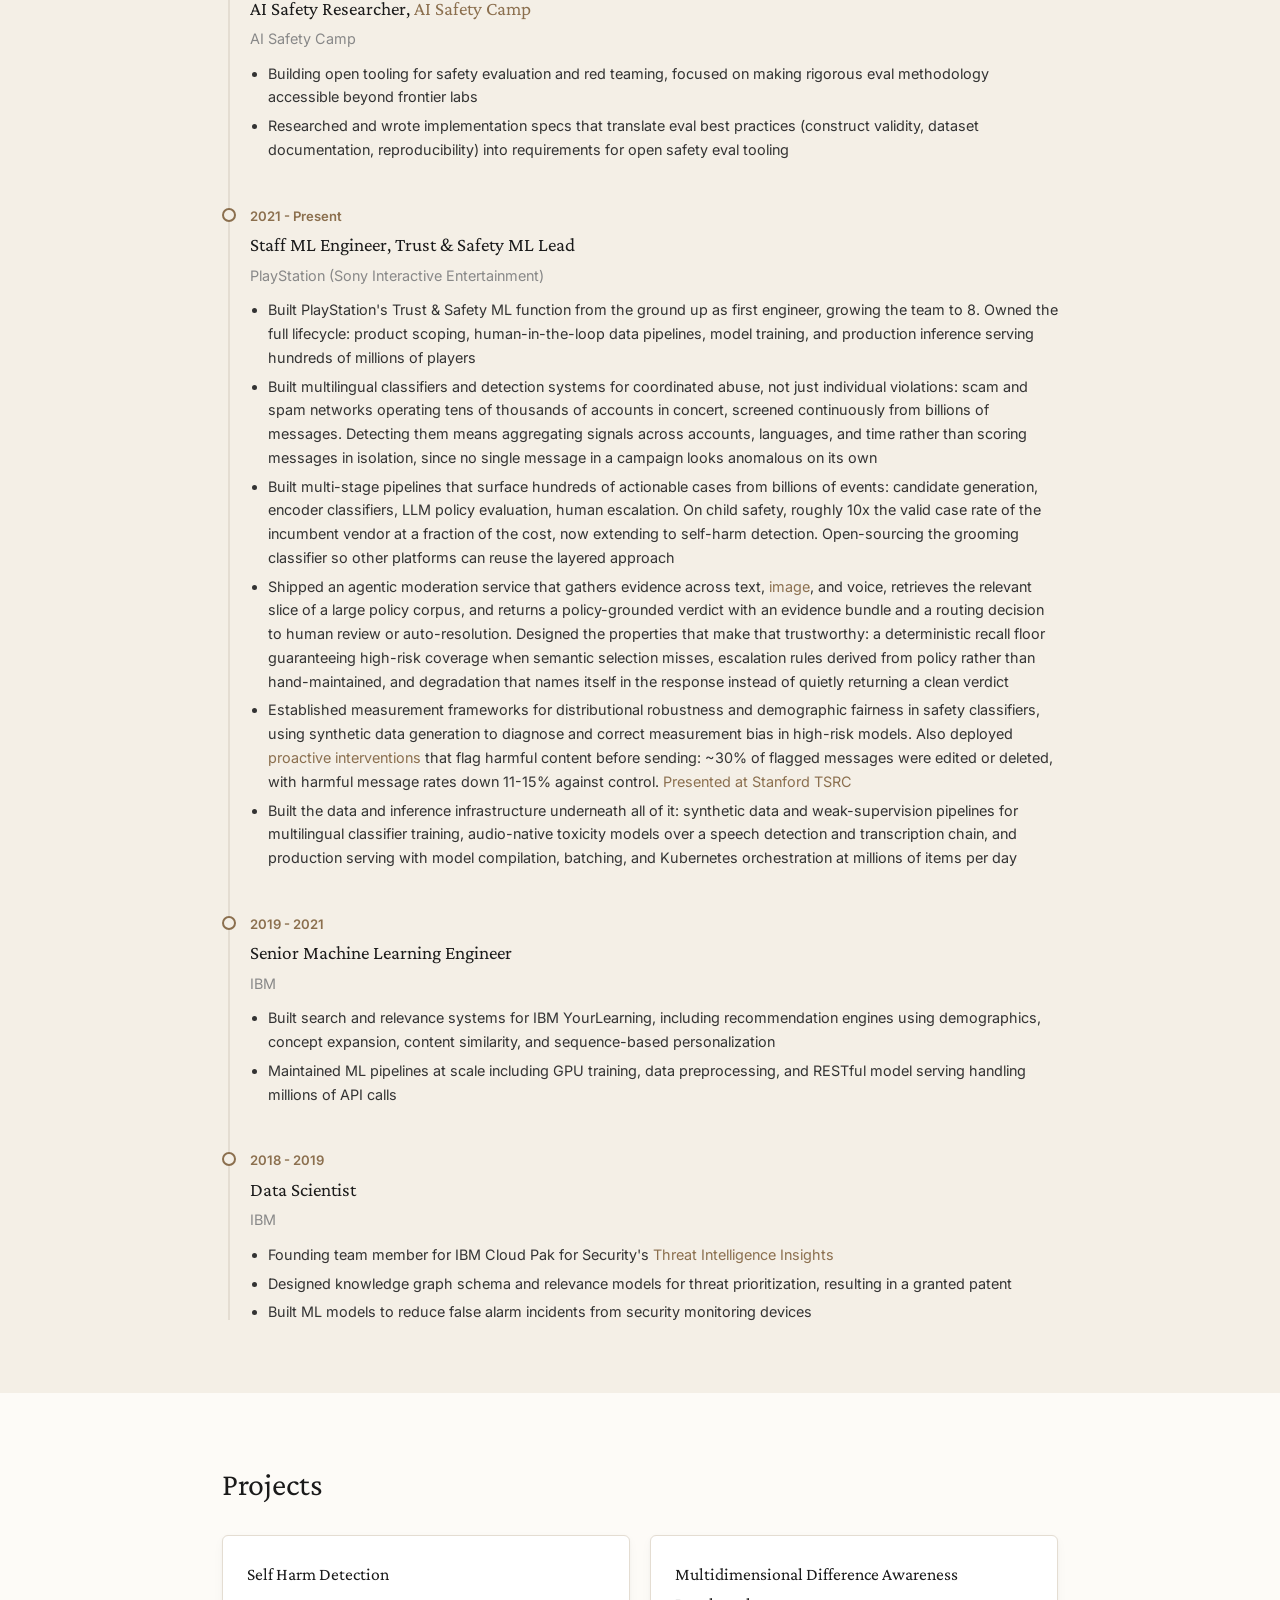
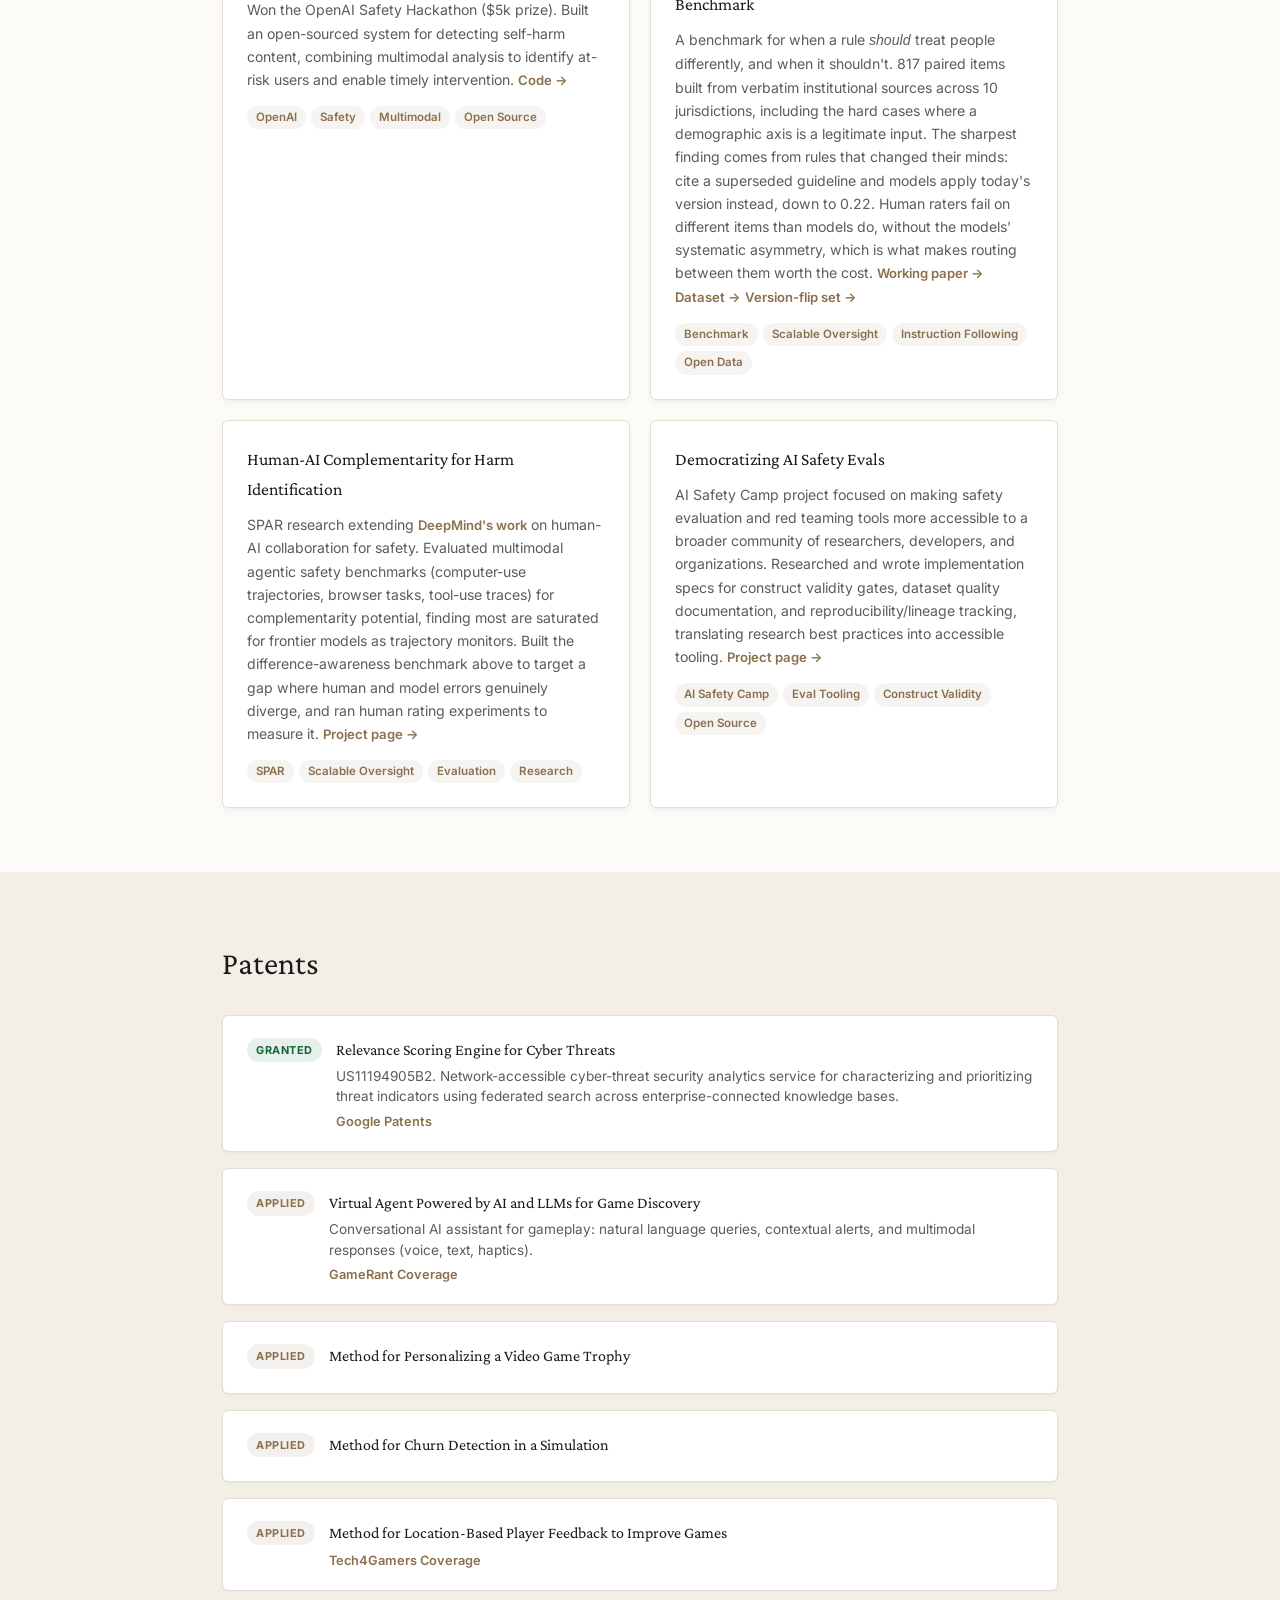
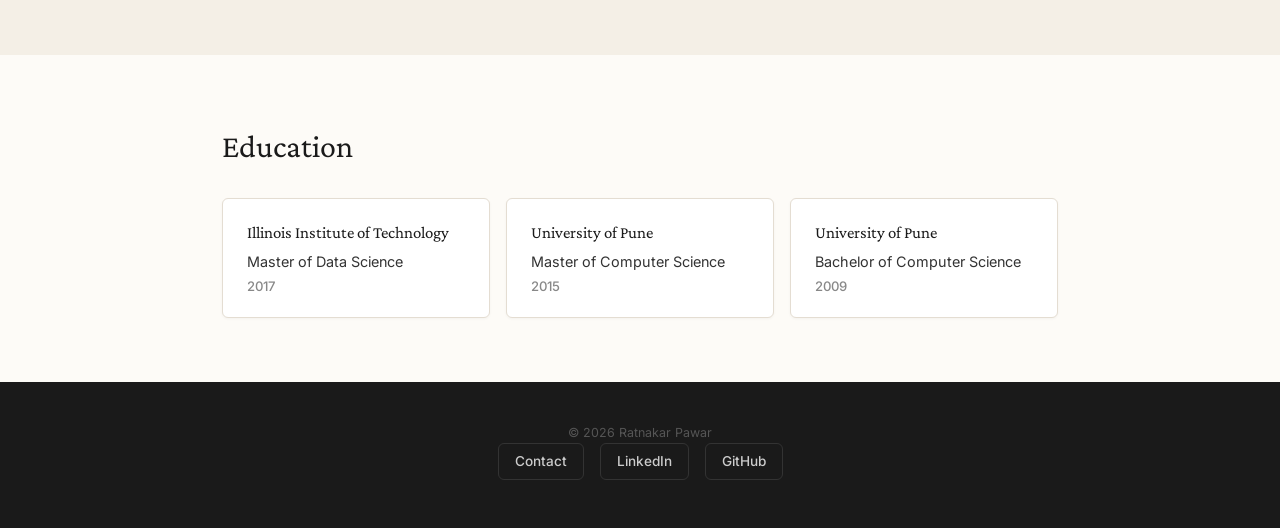
==== commit 81c768dd: "Host the difference-awareness working paper Port the paper from LaTeX into the site template at page" ====
--- a/index.html
+++ b/index.html
@@ -102,7 +102,7 @@
             <p class="timeline-company">Supervised Program for Alignment Research &middot; mentored by Rishub Jain (Google DeepMind)</p>
             <ul>
               <li>Researching human-AI complementarity for harm identification: how to combine human expertise with model capabilities to improve safety evaluation coverage and reliability, building on <a href="https://arxiv.org/abs/2510.26518" target="_blank" rel="noopener">DeepMind's collaborative safety work</a></li>
-              <li>Built and released a source-grounded benchmark for when rules should and shouldn't treat people differently: 817 paired items from 43 institutional sources across 10 jurisdictions. Generated cross-vendor so no model audits its own output, after finding same-vendor generation inflates scores by up to 15 points</li>
+              <li>Built and released a source-grounded benchmark for when rules should and shouldn't treat people differently: 817 paired items across 64 topics, 40+ institutions, and 10 jurisdictions. Generated cross-vendor so no model audits its own output, after finding same-vendor generation inflates scores by up to 15 points</li>
               <li>Found that models track current norms rather than the rule actually cited. On pairs where two versions of a guideline differ only in whether a demographic axis is a legitimate input, a seven-model panel drops to 0.22 on the superseded rule</li>
               <li>Measured the human side with a rating study: raters showed none of the models' systematic asymmetry on equal-treatment items, and were weakest exactly where models are strong. Evidence that human and model errors are differently distributed, which is the precondition for oversight to add anything</li>
               <li>Surveyed multimodal agentic safety benchmarks (computer-use, browser, and tool-use trajectories) for oversight headroom, finding most already saturated for frontier models as trajectory monitors, then built the pipeline to construct data that isn't: extract verified criteria from authoritative sources, perturb them into paired items with known ground truth</li>
@@ -187,7 +187,7 @@
 
         <div class="project-card">
           <h3>Multidimensional Difference Awareness Benchmark</h3>
-          <p>A benchmark for when a rule <em>should</em> treat people differently, and when it shouldn't. 817 paired items built from verbatim institutional sources across 10 jurisdictions, including the hard cases where a demographic axis is a legitimate input. The sharpest finding comes from rules that changed their minds: cite a superseded guideline and models apply today's version instead, down to 0.22. Human raters fail on different items than models do, without the models' systematic asymmetry, which is what makes routing between them worth the cost. <a href="https://huggingface.co/datasets/Complementarity/multidimensional-difference-awareness" target="_blank" rel="noopener">Dataset &rarr;</a> <a href="https://huggingface.co/datasets/Complementarity/difference-awareness-version-flip" target="_blank" rel="noopener">Version-flip set &rarr;</a></p>
+          <p>A benchmark for when a rule <em>should</em> treat people differently, and when it shouldn't. 817 paired items built from verbatim institutional sources across 10 jurisdictions, including the hard cases where a demographic axis is a legitimate input. The sharpest finding comes from rules that changed their minds: cite a superseded guideline and models apply today's version instead, down to 0.22. Human raters fail on different items than models do, without the models' systematic asymmetry, which is what makes routing between them worth the cost. <a href="pages/research/multidimensional-difference-awareness.html">Working paper &rarr;</a> <a href="https://huggingface.co/datasets/Complementarity/multidimensional-difference-awareness" target="_blank" rel="noopener">Dataset &rarr;</a> <a href="https://huggingface.co/datasets/Complementarity/difference-awareness-version-flip" target="_blank" rel="noopener">Version-flip set &rarr;</a></p>
           <div class="project-tags">
             <span>Benchmark</span><span>Scalable Oversight</span><span>Instruction Following</span><span>Open Data</span>
           </div>
--- a/style.css
+++ b/style.css
@@ -1409,3 +1409,77 @@
     font-size: 1.5rem;
   }
 }
+
+/* ---------- Working paper pages ---------- */
+
+.post-meta-links {
+  font-size: 0.9rem;
+  color: #888;
+  margin-top: 12px;
+  line-height: 1.8;
+}
+
+.paper-note {
+  background: #f7f7f5;
+  border-left: 2px solid #d4d4d0;
+  padding: 16px 20px;
+  font-size: 0.92rem;
+  line-height: 1.65;
+  color: #555;
+  margin-bottom: 32px;
+}
+
+.paper-body table {
+  width: 100%;
+  border-collapse: collapse;
+  font-family: 'Inter', -apple-system, sans-serif;
+  font-size: 0.82rem;
+  margin: 20px 0 24px;
+}
+
+.paper-body th,
+.paper-body td {
+  text-align: left;
+  padding: 7px 10px;
+  border-bottom: 1px solid #ececea;
+  vertical-align: top;
+}
+
+.paper-body th {
+  font-weight: 600;
+  color: #1a1a1a;
+  border-bottom: 1px solid #c8c8c4;
+  white-space: nowrap;
+}
+
+.paper-body caption {
+  caption-side: bottom;
+  text-align: left;
+  font-size: 0.82rem;
+  color: #888;
+  line-height: 1.55;
+  padding-top: 8px;
+}
+
+.paper-body .table-wrap {
+  overflow-x: auto;
+}
+
+.paper-body code,
+.paper-body tt {
+  font-family: ui-monospace, SFMono-Regular, Menlo, monospace;
+  font-size: 0.86em;
+  background: #f4f4f2;
+  padding: 1px 4px;
+  border-radius: 2px;
+}
+
+@media (max-width: 700px) {
+  .paper-body table {
+    font-size: 0.74rem;
+  }
+  .paper-body th,
+  .paper-body td {
+    padding: 5px 6px;
+  }
+}
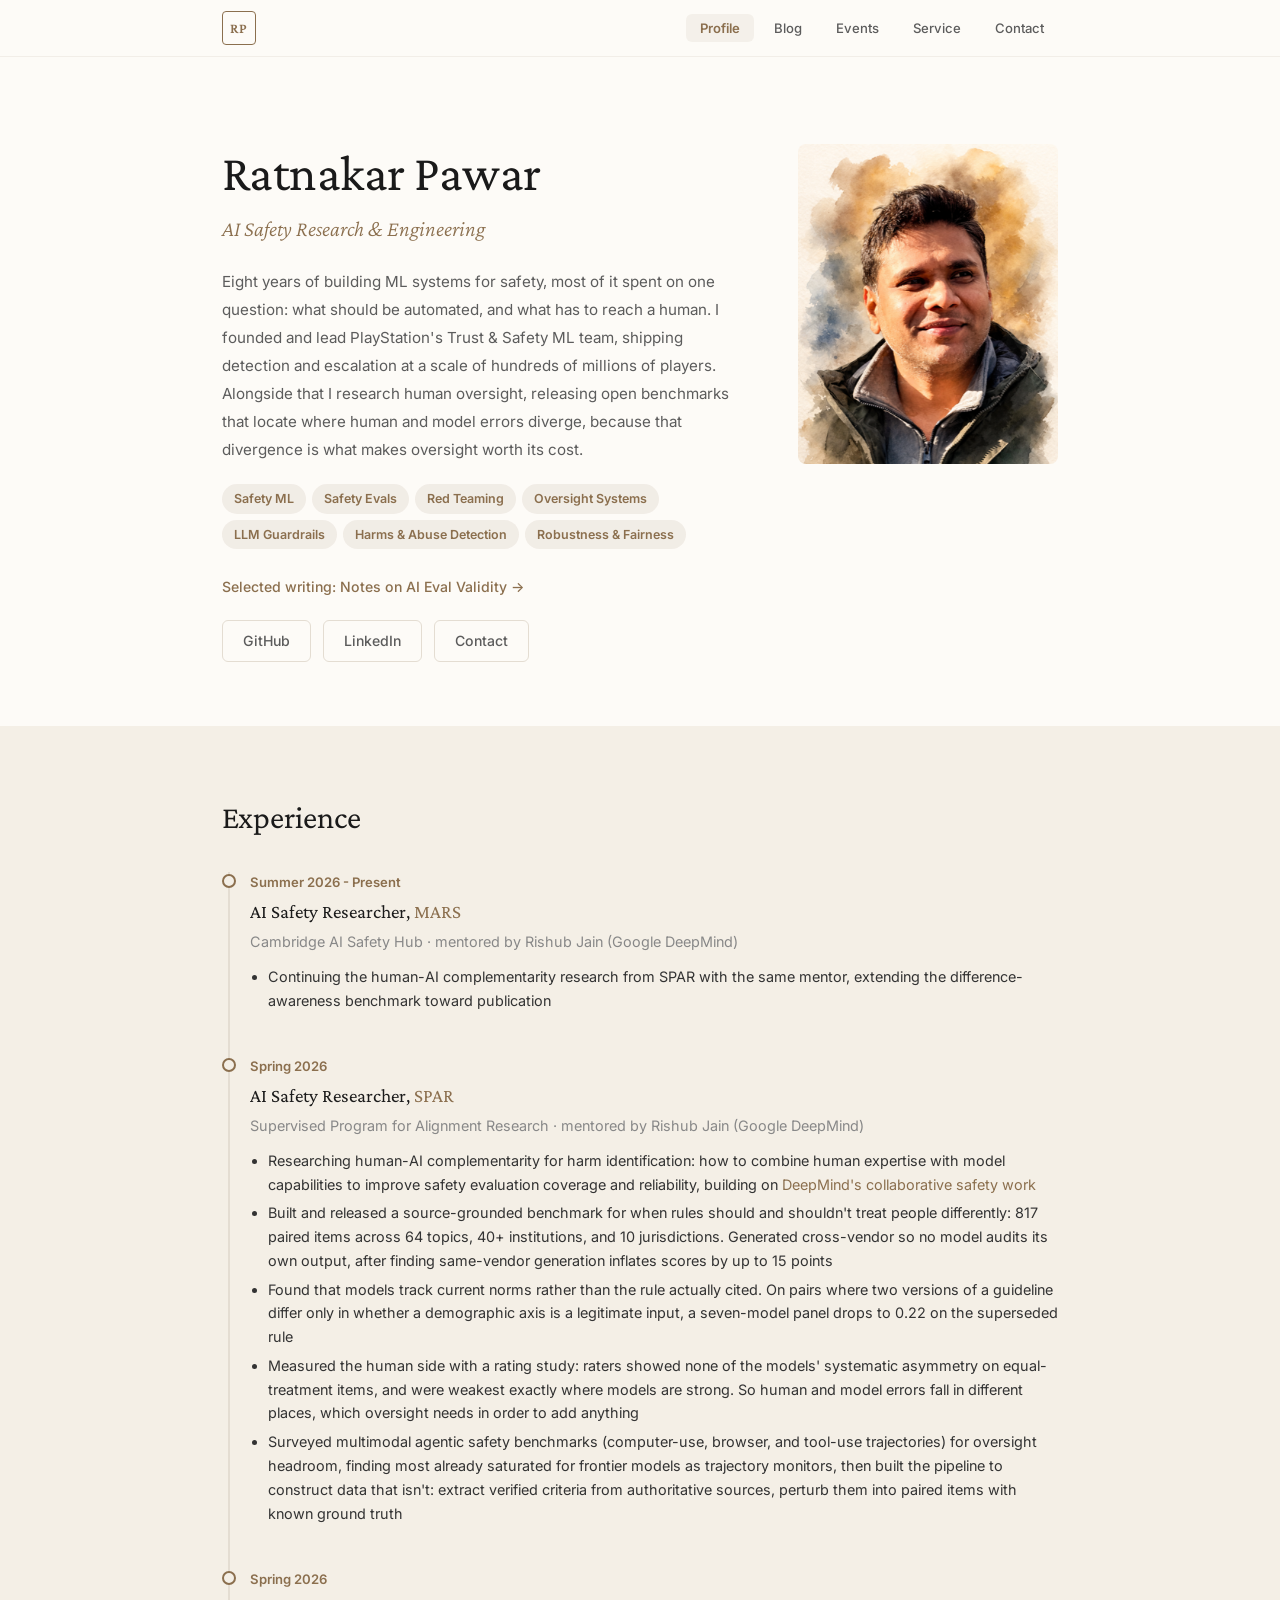
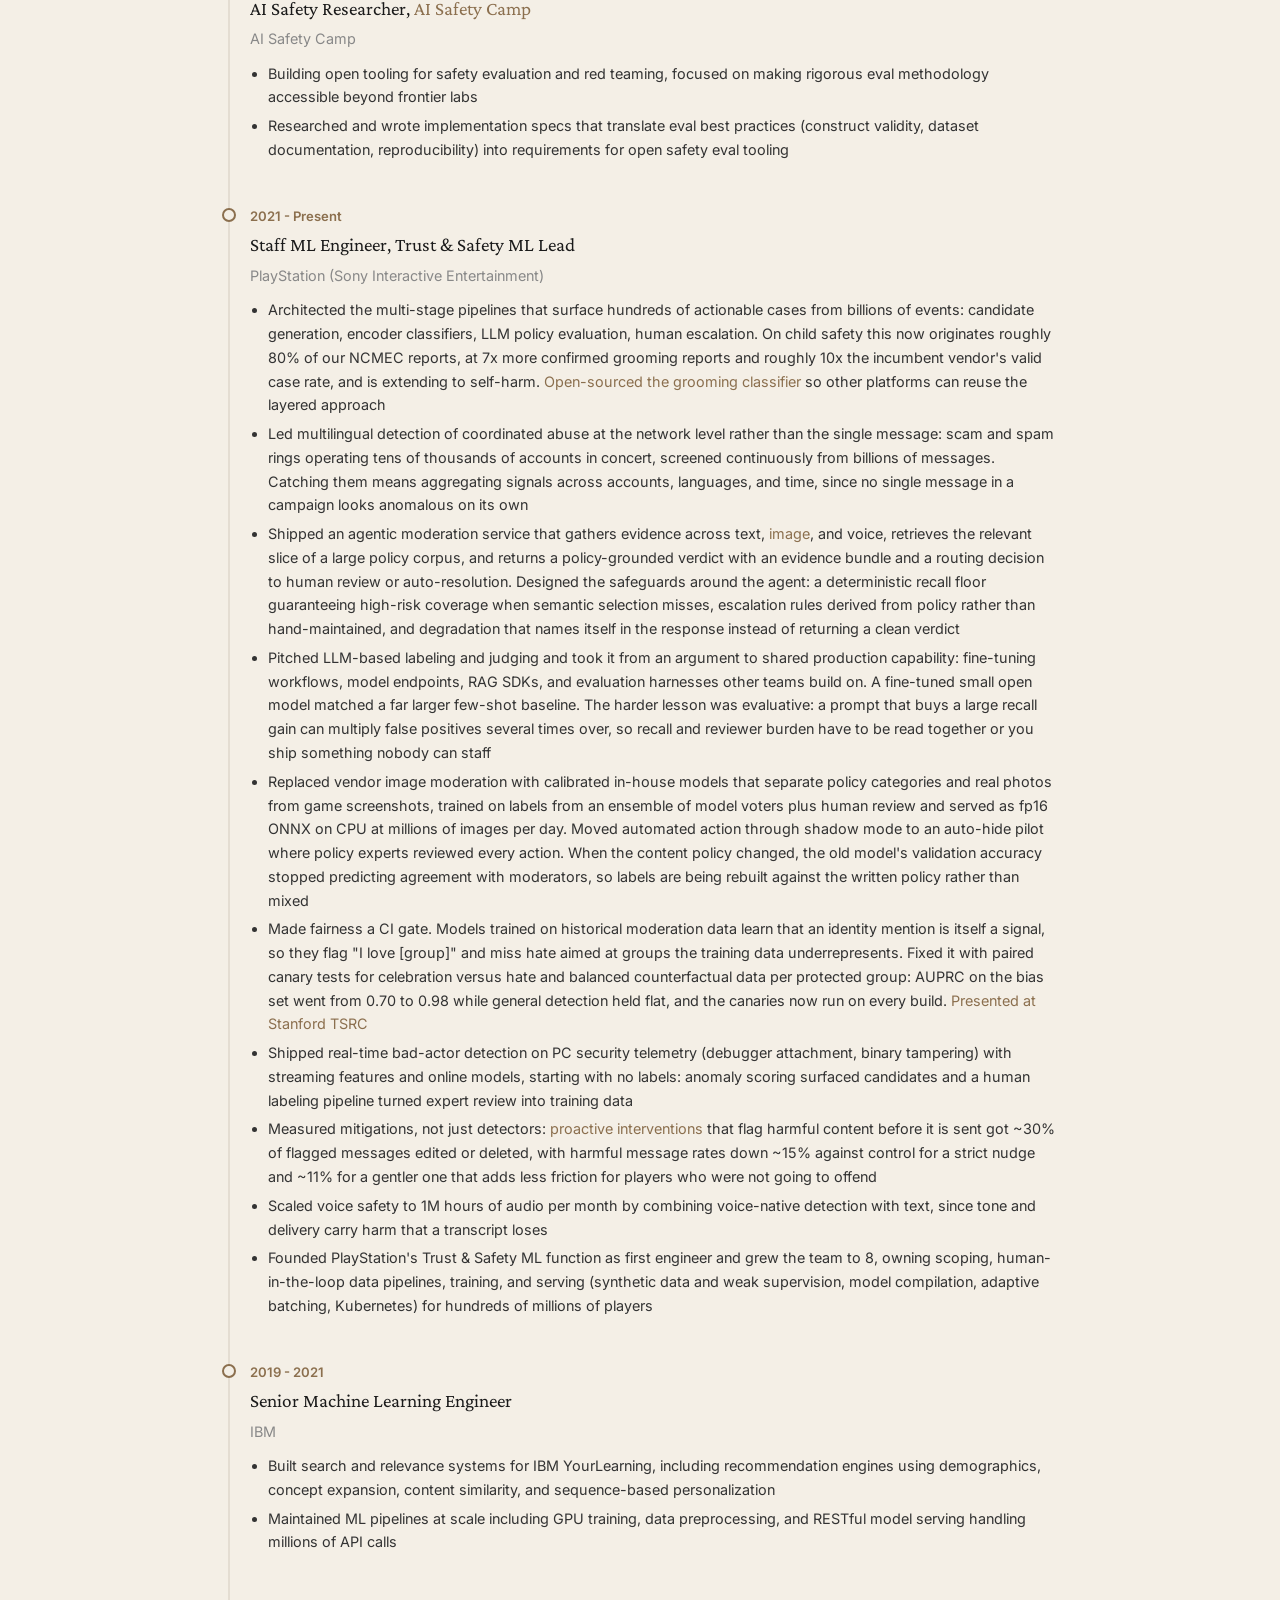
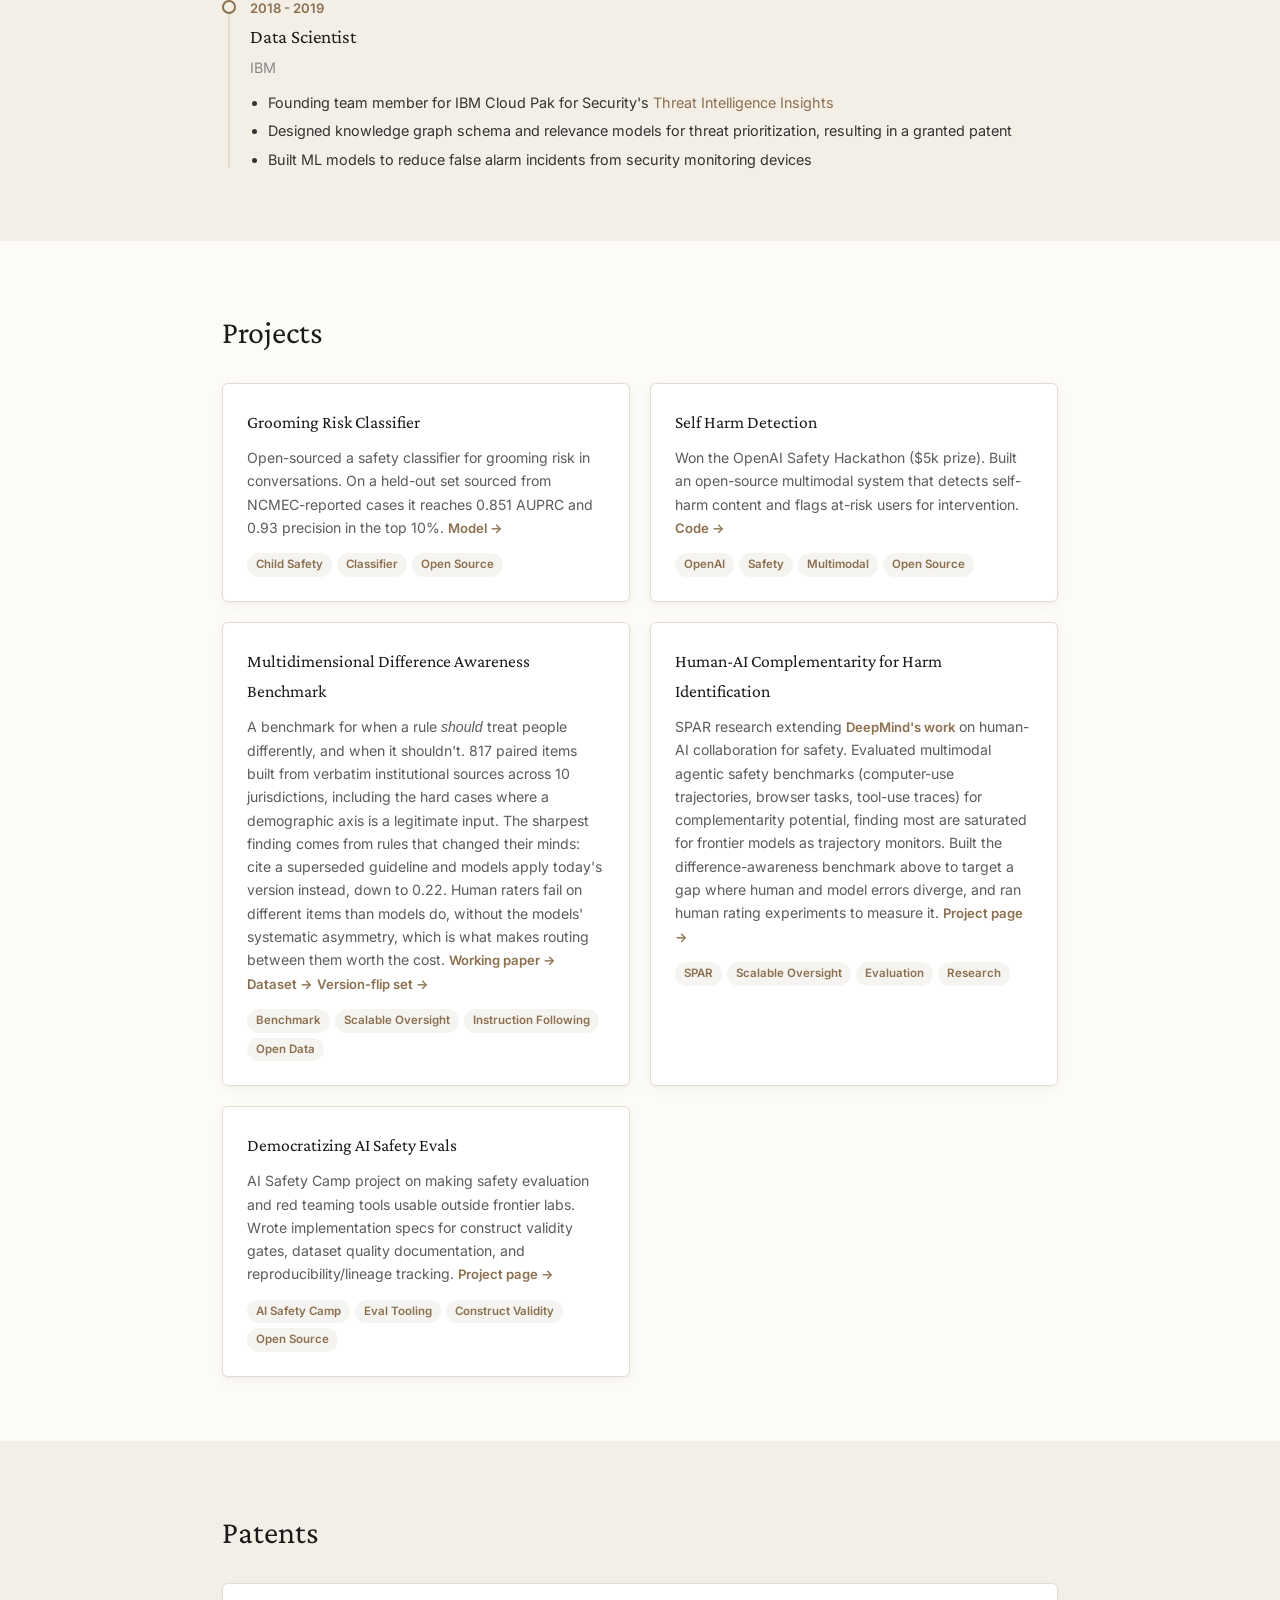
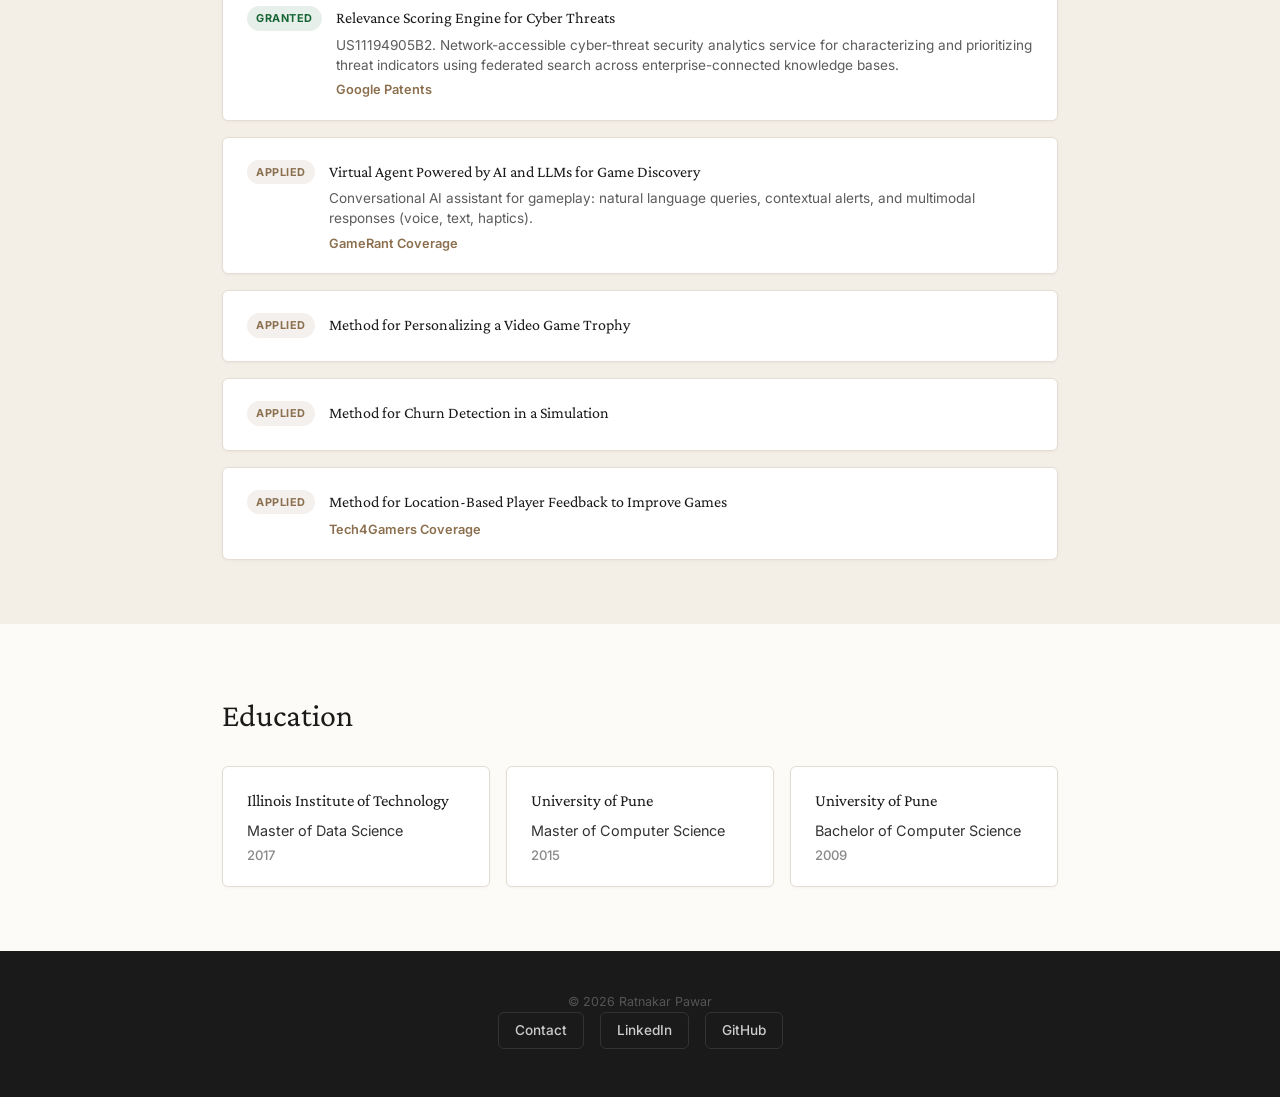
==== commit 13a63b70: "Reframe PlayStation work for safety roles, link grooming classifier Reorder bullets by relevance, ad" ====
--- a/index.html
+++ b/index.html
@@ -58,8 +58,8 @@
           <span>Red Teaming</span>
           <span>Oversight Systems</span>
           <span>LLM Guardrails</span>
-          <span>Harms & Abuse Detection</span>
-          <span>Robustness & Fairness</span>
+          <span>Harms &amp; Abuse Detection</span>
+          <span>Robustness &amp; Fairness</span>
         </div>
         <div class="hero-writing">
           <a href="pages/blog/notes-on-eval-validity.html">Selected writing: Notes on AI Eval Validity &rarr;</a>
@@ -104,7 +104,7 @@
               <li>Researching human-AI complementarity for harm identification: how to combine human expertise with model capabilities to improve safety evaluation coverage and reliability, building on <a href="https://arxiv.org/abs/2510.26518" target="_blank" rel="noopener">DeepMind's collaborative safety work</a></li>
               <li>Built and released a source-grounded benchmark for when rules should and shouldn't treat people differently: 817 paired items across 64 topics, 40+ institutions, and 10 jurisdictions. Generated cross-vendor so no model audits its own output, after finding same-vendor generation inflates scores by up to 15 points</li>
               <li>Found that models track current norms rather than the rule actually cited. On pairs where two versions of a guideline differ only in whether a demographic axis is a legitimate input, a seven-model panel drops to 0.22 on the superseded rule</li>
-              <li>Measured the human side with a rating study: raters showed none of the models' systematic asymmetry on equal-treatment items, and were weakest exactly where models are strong. Evidence that human and model errors are differently distributed, which is the precondition for oversight to add anything</li>
+              <li>Measured the human side with a rating study: raters showed none of the models' systematic asymmetry on equal-treatment items, and were weakest exactly where models are strong. So human and model errors fall in different places, which oversight needs in order to add anything</li>
               <li>Surveyed multimodal agentic safety benchmarks (computer-use, browser, and tool-use trajectories) for oversight headroom, finding most already saturated for frontier models as trajectory monitors, then built the pipeline to construct data that isn't: extract verified criteria from authoritative sources, perturb them into paired items with known ground truth</li>
             </ul>
           </div>
@@ -127,15 +127,19 @@
           <div class="timeline-marker"></div>
           <div class="timeline-content">
             <span class="timeline-date">2021 - Present</span>
-            <h3>Staff ML Engineer, Trust & Safety ML Lead</h3>
+            <h3>Staff ML Engineer, Trust &amp; Safety ML Lead</h3>
             <p class="timeline-company">PlayStation (Sony Interactive Entertainment)</p>
             <ul>
-              <li>Built PlayStation's Trust &amp; Safety ML function from the ground up as first engineer, growing the team to 8. Owned the full lifecycle: product scoping, human-in-the-loop data pipelines, model training, and production inference serving hundreds of millions of players</li>
-              <li>Built multilingual classifiers and detection systems for coordinated abuse, not just individual violations: scam and spam networks operating tens of thousands of accounts in concert, screened continuously from billions of messages. Detecting them means aggregating signals across accounts, languages, and time rather than scoring messages in isolation, since no single message in a campaign looks anomalous on its own</li>
-              <li>Built multi-stage pipelines that surface hundreds of actionable cases from billions of events: candidate generation, encoder classifiers, LLM policy evaluation, human escalation. On child safety, roughly 10x the valid case rate of the incumbent vendor at a fraction of the cost, now extending to self-harm detection. Open-sourcing the grooming classifier so other platforms can reuse the layered approach</li>
-              <li>Shipped an agentic moderation service that gathers evidence across text, <a href="https://sonyinteractive.com/en/news/blog/playstation-celebrates-safer-internet-day-2026/" target="_blank" rel="noopener">image</a>, and voice, retrieves the relevant slice of a large policy corpus, and returns a policy-grounded verdict with an evidence bundle and a routing decision to human review or auto-resolution. Designed the properties that make that trustworthy: a deterministic recall floor guaranteeing high-risk coverage when semantic selection misses, escalation rules derived from policy rather than hand-maintained, and degradation that names itself in the response instead of quietly returning a clean verdict</li>
-              <li>Established measurement frameworks for distributional robustness and demographic fairness in safety classifiers, using synthetic data generation to diagnose and correct measurement bias in high-risk models. Also deployed <a href="https://sonyinteractive.com/en/news/blog/encouraging-positive-player-experiences-with-limited-trial-feature/" target="_blank" rel="noopener">proactive interventions</a> that flag harmful content before sending: ~30% of flagged messages were edited or deleted, with harmful message rates down 11-15% against control. <a href="https://www.techpolicy.press/researchers-explore-the-use-of-llms-for-content-moderation/" target="_blank" rel="noopener">Presented at Stanford TSRC</a></li>
-              <li>Built the data and inference infrastructure underneath all of it: synthetic data and weak-supervision pipelines for multilingual classifier training, audio-native toxicity models over a speech detection and transcription chain, and production serving with model compilation, batching, and Kubernetes orchestration at millions of items per day</li>
+              <li>Architected the multi-stage pipelines that surface hundreds of actionable cases from billions of events: candidate generation, encoder classifiers, LLM policy evaluation, human escalation. On child safety this now originates roughly 80% of our NCMEC reports, at 7x more confirmed grooming reports and roughly 10x the incumbent vendor's valid case rate, and is extending to self-harm. <a href="https://huggingface.co/sonyinteractive/grooming-risk-classifier" target="_blank" rel="noopener">Open-sourced the grooming classifier</a> so other platforms can reuse the layered approach</li>
+              <li>Led multilingual detection of coordinated abuse at the network level rather than the single message: scam and spam rings operating tens of thousands of accounts in concert, screened continuously from billions of messages. Catching them means aggregating signals across accounts, languages, and time, since no single message in a campaign looks anomalous on its own</li>
+              <li>Shipped an agentic moderation service that gathers evidence across text, <a href="https://sonyinteractive.com/en/news/blog/playstation-celebrates-safer-internet-day-2026/" target="_blank" rel="noopener">image</a>, and voice, retrieves the relevant slice of a large policy corpus, and returns a policy-grounded verdict with an evidence bundle and a routing decision to human review or auto-resolution. Designed the safeguards around the agent: a deterministic recall floor guaranteeing high-risk coverage when semantic selection misses, escalation rules derived from policy rather than hand-maintained, and degradation that names itself in the response instead of returning a clean verdict</li>
+              <li>Pitched LLM-based labeling and judging and took it from an argument to shared production capability: fine-tuning workflows, model endpoints, RAG SDKs, and evaluation harnesses other teams build on. A fine-tuned small open model matched a far larger few-shot baseline. The harder lesson was evaluative: a prompt that buys a large recall gain can multiply false positives several times over, so recall and reviewer burden have to be read together or you ship something nobody can staff</li>
+              <li>Replaced vendor image moderation with calibrated in-house models that separate policy categories and real photos from game screenshots, trained on labels from an ensemble of model voters plus human review and served as fp16 ONNX on CPU at millions of images per day. Moved automated action through shadow mode to an auto-hide pilot where policy experts reviewed every action. When the content policy changed, the old model's validation accuracy stopped predicting agreement with moderators, so labels are being rebuilt against the written policy rather than mixed</li>
+              <li>Made fairness a CI gate. Models trained on historical moderation data learn that an identity mention is itself a signal, so they flag "I love [group]" and miss hate aimed at groups the training data underrepresents. Fixed it with paired canary tests for celebration versus hate and balanced counterfactual data per protected group: AUPRC on the bias set went from 0.70 to 0.98 while general detection held flat, and the canaries now run on every build. <a href="https://www.techpolicy.press/researchers-explore-the-use-of-llms-for-content-moderation/" target="_blank" rel="noopener">Presented at Stanford TSRC</a></li>
+              <li>Shipped real-time bad-actor detection on PC security telemetry (debugger attachment, binary tampering) with streaming features and online models, starting with no labels: anomaly scoring surfaced candidates and a human labeling pipeline turned expert review into training data</li>
+              <li>Measured mitigations, not just detectors: <a href="https://sonyinteractive.com/en/news/blog/encouraging-positive-player-experiences-with-limited-trial-feature/" target="_blank" rel="noopener">proactive interventions</a> that flag harmful content before it is sent got ~30% of flagged messages edited or deleted, with harmful message rates down ~15% against control for a strict nudge and ~11% for a gentler one that adds less friction for players who were not going to offend</li>
+              <li>Scaled voice safety to 1M hours of audio per month by combining voice-native detection with text, since tone and delivery carry harm that a transcript loses</li>
+              <li>Founded PlayStation's Trust &amp; Safety ML function as first engineer and grew the team to 8, owning scoping, human-in-the-loop data pipelines, training, and serving (synthetic data and weak supervision, model compilation, adaptive batching, Kubernetes) for hundreds of millions of players</li>
             </ul>
           </div>
         </div>
@@ -178,8 +182,16 @@
       <div class="projects-grid">
 
         <div class="project-card">
+          <h3>Grooming Risk Classifier</h3>
+          <p>Open-sourced a safety classifier for grooming risk in conversations. On a held-out set sourced from NCMEC-reported cases it reaches 0.851 AUPRC and 0.93 precision in the top 10%. <a href="https://huggingface.co/sonyinteractive/grooming-risk-classifier" target="_blank" rel="noopener">Model &rarr;</a></p>
+          <div class="project-tags">
+            <span>Child Safety</span><span>Classifier</span><span>Open Source</span>
+          </div>
+        </div>
+
+        <div class="project-card">
           <h3>Self Harm Detection</h3>
-          <p>Won the OpenAI Safety Hackathon ($5k prize). Built an open-sourced system for detecting self-harm content, combining multimodal analysis to identify at-risk users and enable timely intervention. <a href="https://github.com/roostorg/model-community/tree/main/hackathon_demos/open-safeguard-dec-2025/self_harm" target="_blank" rel="noopener">Code &rarr;</a></p>
+          <p>Won the OpenAI Safety Hackathon ($5k prize). Built an open-source multimodal system that detects self-harm content and flags at-risk users for intervention. <a href="https://github.com/roostorg/model-community/tree/main/gpt-oss-safeguard/projects/open-safeguard-dec-2025/self_harm" target="_blank" rel="noopener">Code &rarr;</a></p>
           <div class="project-tags">
             <span>OpenAI</span><span>Safety</span><span>Multimodal</span><span>Open Source</span>
           </div>
@@ -187,7 +199,7 @@
 
         <div class="project-card">
           <h3>Multidimensional Difference Awareness Benchmark</h3>
-          <p>A benchmark for when a rule <em>should</em> treat people differently, and when it shouldn't. 817 paired items built from verbatim institutional sources across 10 jurisdictions, including the hard cases where a demographic axis is a legitimate input. The sharpest finding comes from rules that changed their minds: cite a superseded guideline and models apply today's version instead, down to 0.22. Human raters fail on different items than models do, without the models' systematic asymmetry, which is what makes routing between them worth the cost. <a href="pages/research/multidimensional-difference-awareness.html">Working paper &rarr;</a> <a href="https://huggingface.co/datasets/Complementarity/multidimensional-difference-awareness" target="_blank" rel="noopener">Dataset &rarr;</a> <a href="https://huggingface.co/datasets/Complementarity/difference-awareness-version-flip" target="_blank" rel="noopener">Version-flip set &rarr;</a></p>
+          <p>A benchmark for when a rule <em>should</em> treat people differently, and when it shouldn't. 817 paired items built from verbatim institutional sources across 10 jurisdictions, including the hard cases where a demographic axis is a legitimate input. The sharpest finding comes from rules that changed their minds: cite a superseded guideline and models apply today's version instead, down to 0.22. Human raters fail on different items than models do, without the models' systematic asymmetry, which is what makes routing between them worth the cost. <a href="pages/research/multidimensional-difference-awareness.html">Working paper &rarr;</a> <a href="https://huggingface.co/datasets/Complementarity/multidimensional-difference-awareness-legacy" target="_blank" rel="noopener">Dataset &rarr;</a> <a href="https://huggingface.co/datasets/Complementarity/difference-awareness-version-flip" target="_blank" rel="noopener">Version-flip set &rarr;</a></p>
           <div class="project-tags">
             <span>Benchmark</span><span>Scalable Oversight</span><span>Instruction Following</span><span>Open Data</span>
           </div>
@@ -195,7 +207,7 @@
 
         <div class="project-card">
           <h3>Human-AI Complementarity for Harm Identification</h3>
-          <p>SPAR research extending <a href="https://arxiv.org/abs/2510.26518" target="_blank" rel="noopener">DeepMind's work</a> on human-AI collaboration for safety. Evaluated multimodal agentic safety benchmarks (computer-use trajectories, browser tasks, tool-use traces) for complementarity potential, finding most are saturated for frontier models as trajectory monitors. Built the difference-awareness benchmark above to target a gap where human and model errors genuinely diverge, and ran human rating experiments to measure it. <a href="https://sparai.org/projects/sp26/recu4ePI8o6thONSs" target="_blank" rel="noopener">Project page &rarr;</a></p>
+          <p>SPAR research extending <a href="https://arxiv.org/abs/2510.26518" target="_blank" rel="noopener">DeepMind's work</a> on human-AI collaboration for safety. Evaluated multimodal agentic safety benchmarks (computer-use trajectories, browser tasks, tool-use traces) for complementarity potential, finding most are saturated for frontier models as trajectory monitors. Built the difference-awareness benchmark above to target a gap where human and model errors diverge, and ran human rating experiments to measure it. <a href="https://sparai.org/projects/sp26/recu4ePI8o6thONSs" target="_blank" rel="noopener">Project page &rarr;</a></p>
           <div class="project-tags">
             <span>SPAR</span><span>Scalable Oversight</span><span>Evaluation</span><span>Research</span>
           </div>
@@ -203,7 +215,7 @@
 
         <div class="project-card">
           <h3>Democratizing AI Safety Evals</h3>
-          <p>AI Safety Camp project focused on making safety evaluation and red teaming tools more accessible to a broader community of researchers, developers, and organizations. Researched and wrote implementation specs for construct validity gates, dataset quality documentation, and reproducibility/lineage tracking, translating research best practices into accessible tooling. <a href="https://www.aisafety.camp/#h.aejyh18zkvbc" target="_blank" rel="noopener">Project page &rarr;</a></p>
+          <p>AI Safety Camp project on making safety evaluation and red teaming tools usable outside frontier labs. Wrote implementation specs for construct validity gates, dataset quality documentation, and reproducibility/lineage tracking. <a href="https://www.aisafety.camp/#h.aejyh18zkvbc" target="_blank" rel="noopener">Project page &rarr;</a></p>
           <div class="project-tags">
             <span>AI Safety Camp</span><span>Eval Tooling</span><span>Construct Validity</span><span>Open Source</span>
           </div>
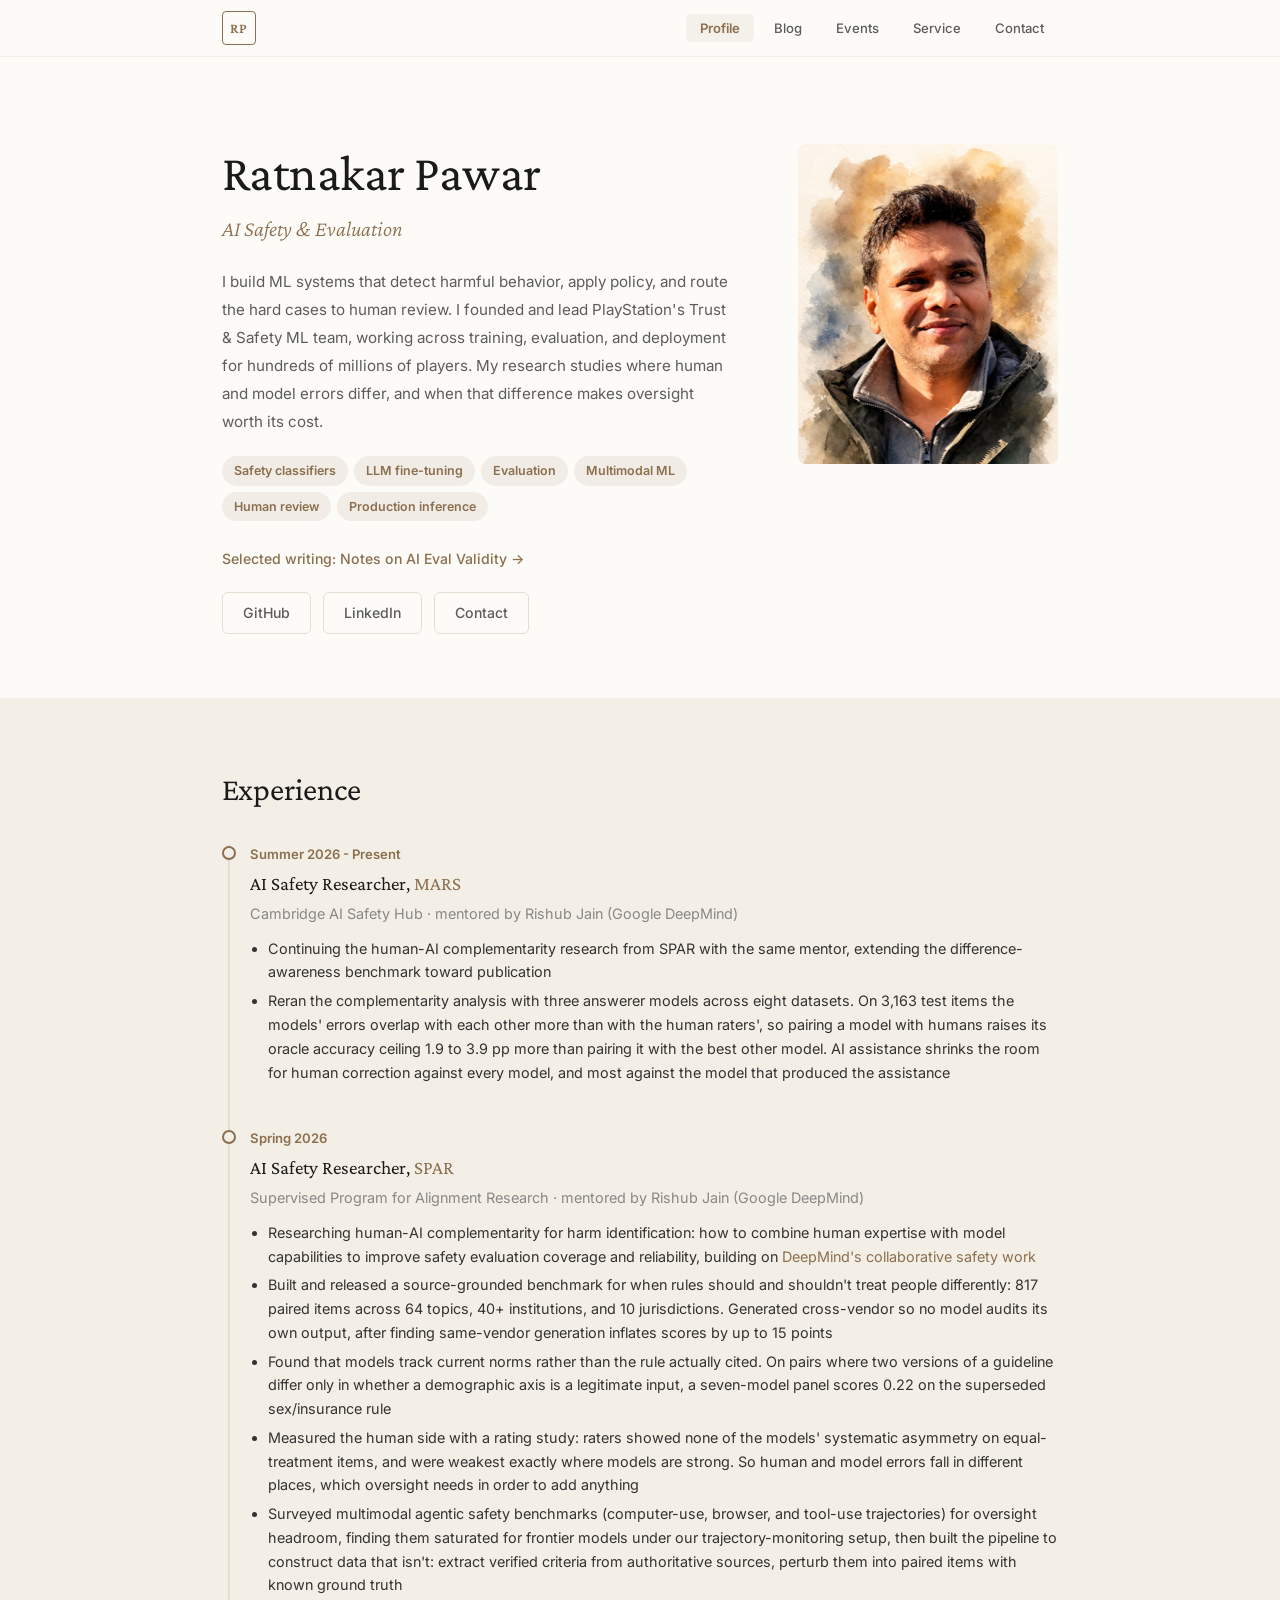
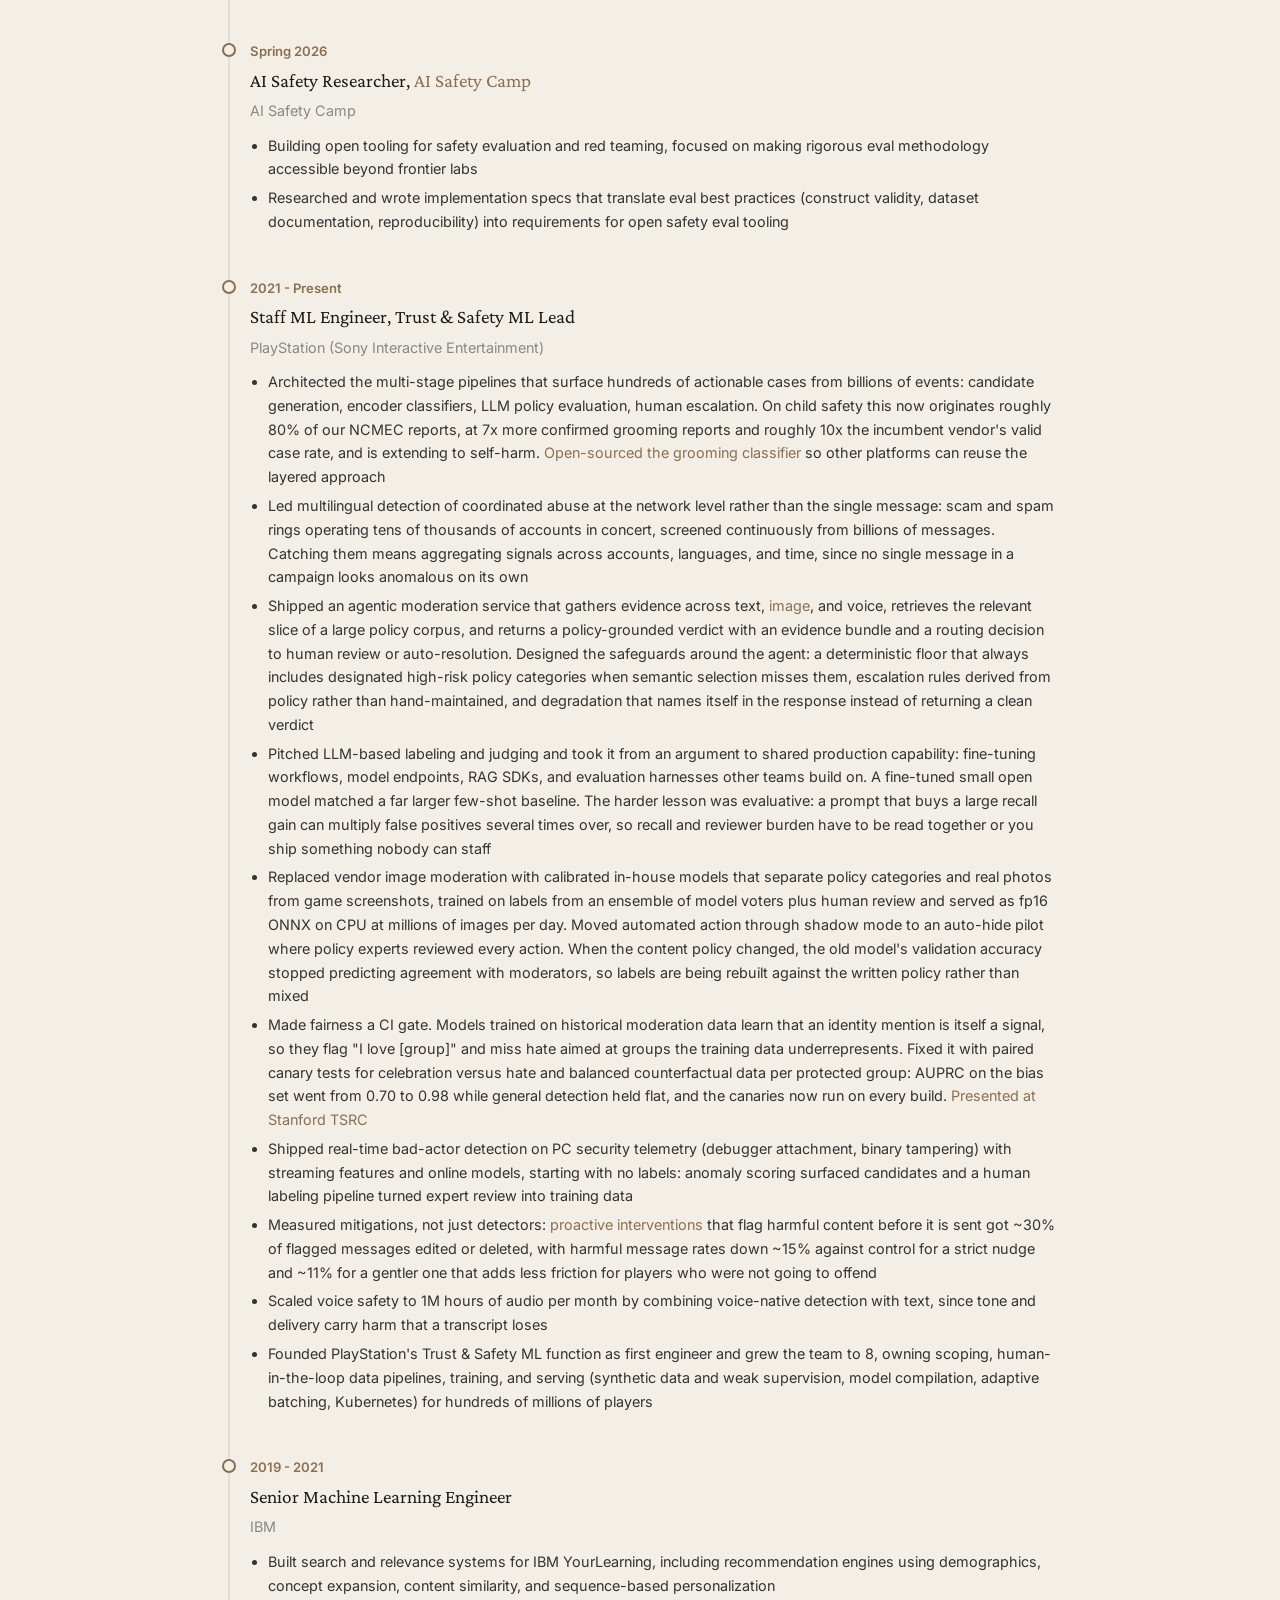
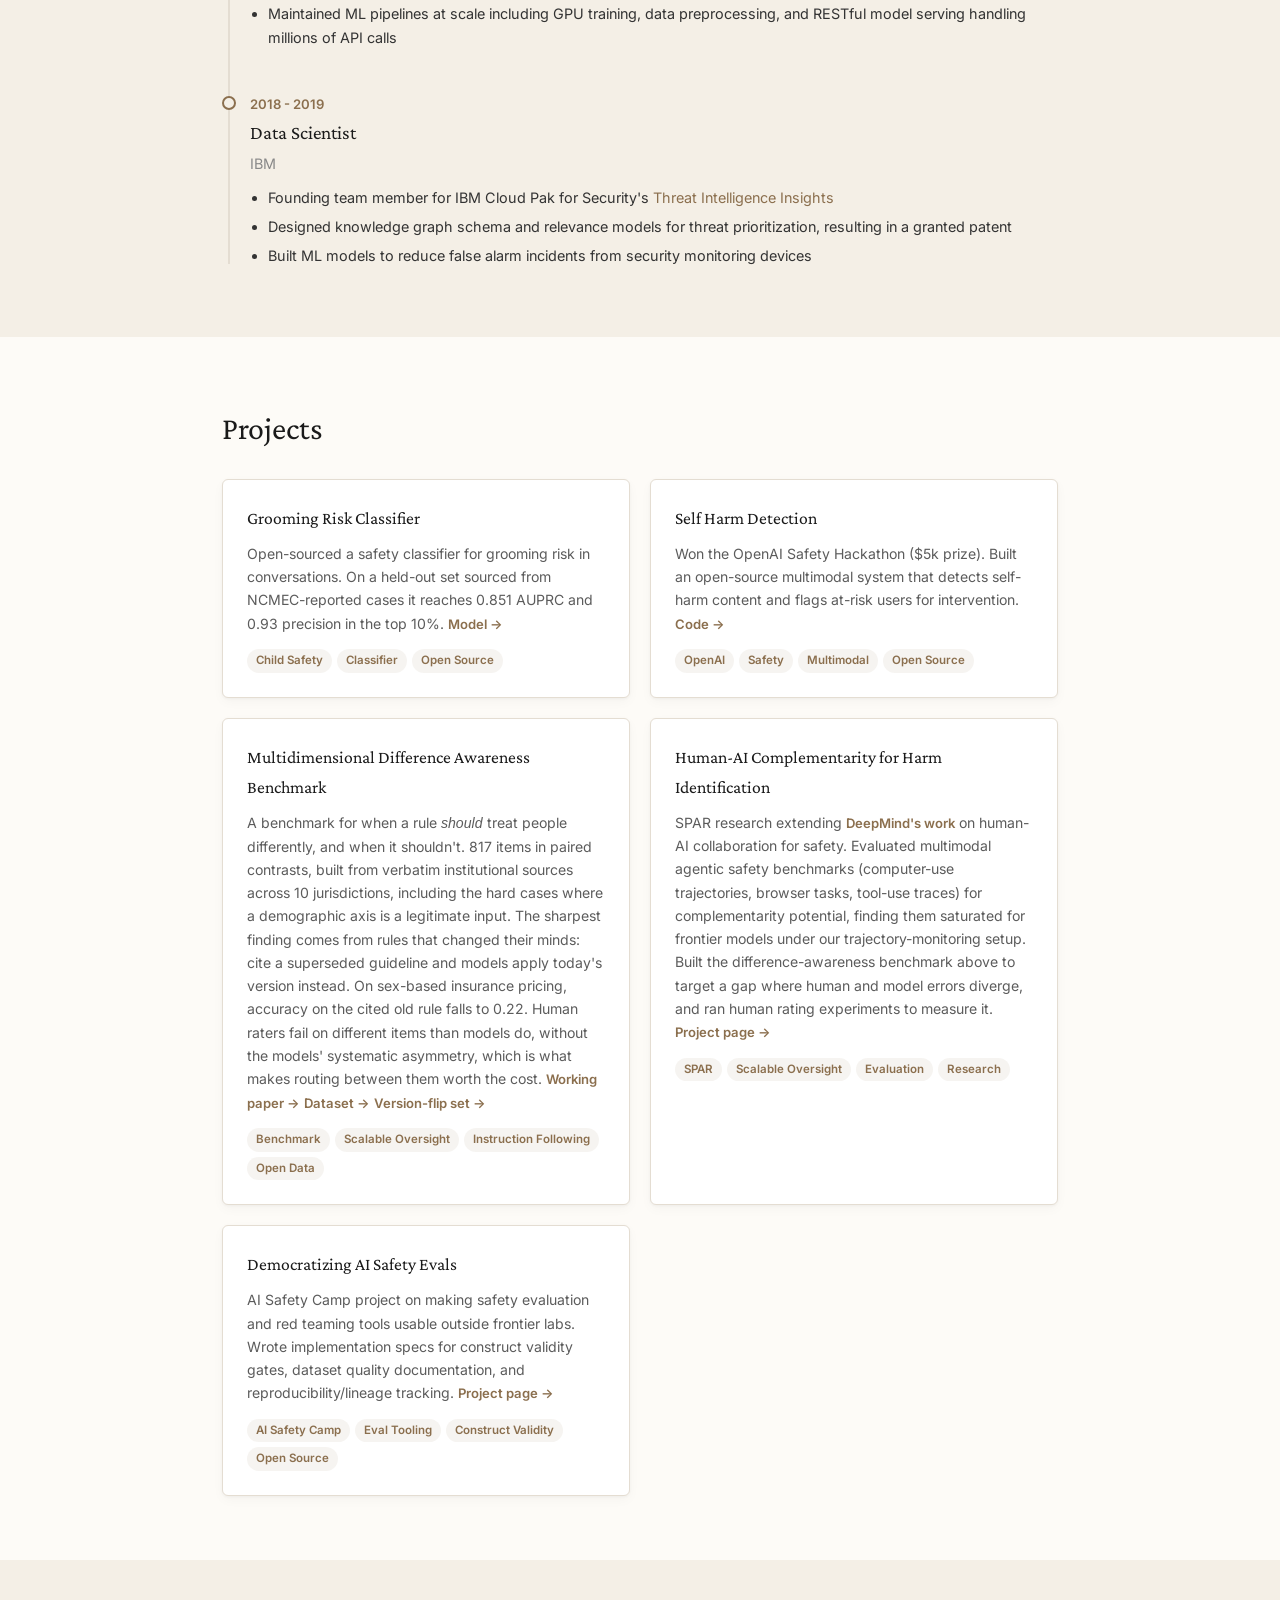
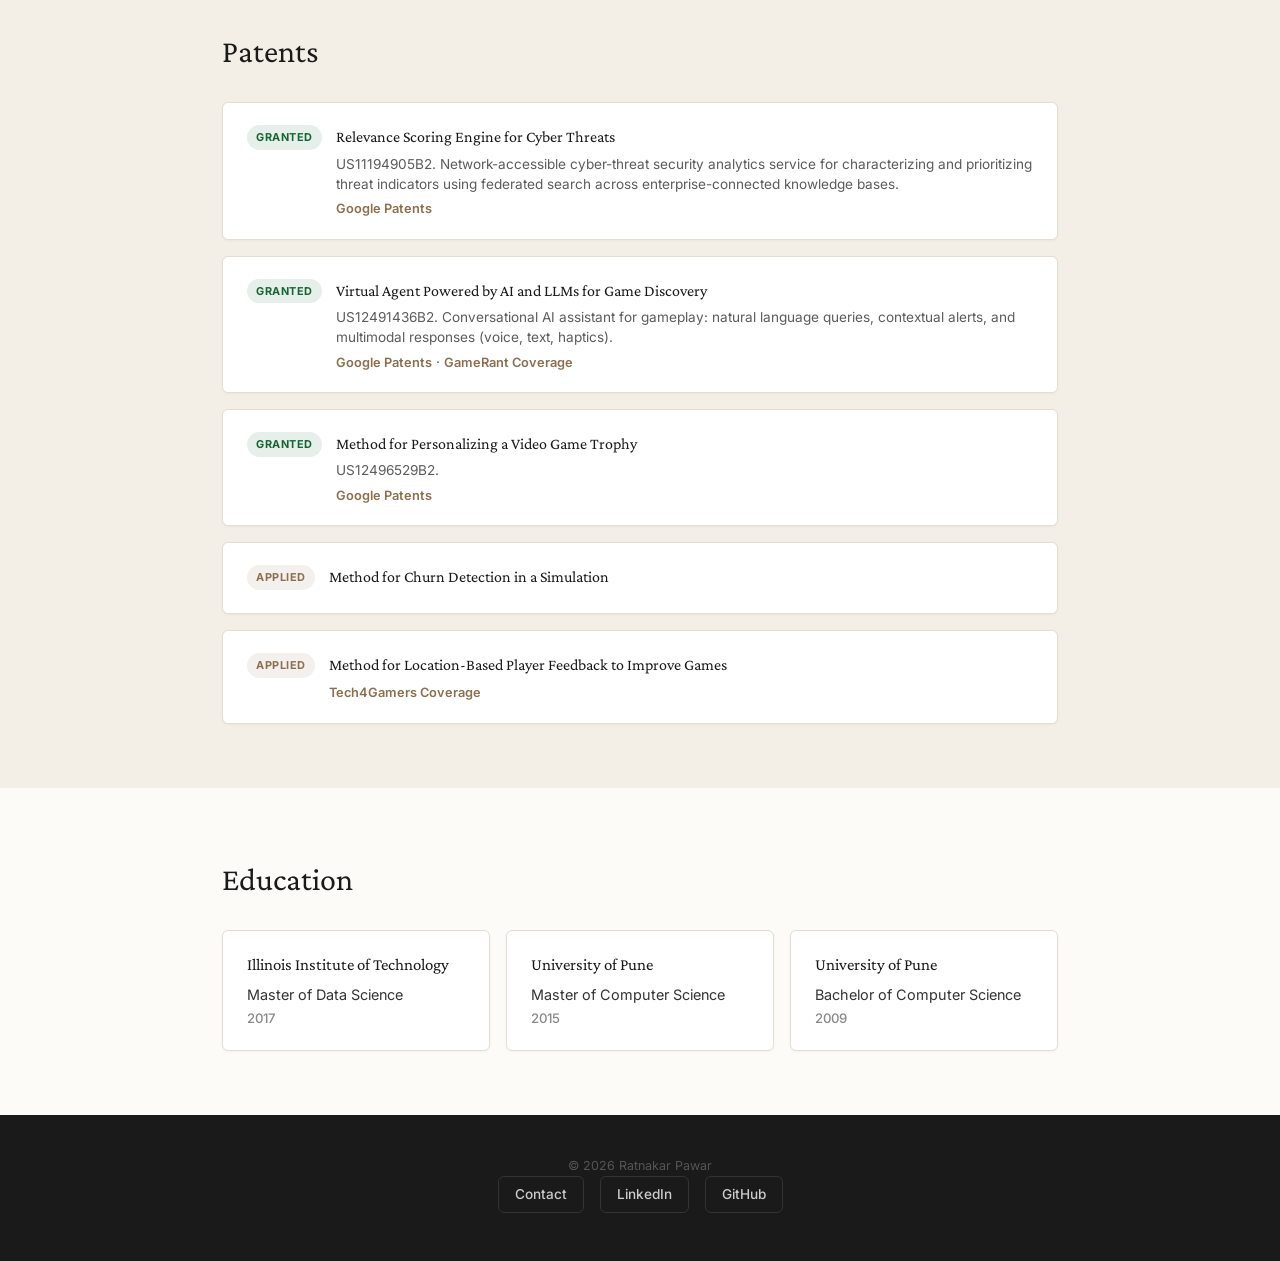
==== commit 8a8baadc: "Sharpen hero and claims, add MARS results, mark two patents granted" ====
--- a/index.html
+++ b/index.html
@@ -3,16 +3,16 @@
 <head>
   <meta charset="UTF-8">
   <meta name="viewport" content="width=device-width, initial-scale=1.0">
-  <title>Ratnakar Pawar | AI Safety Research &amp; Engineering</title>
-  <meta name="description" content="Building safer AI and safer platforms through oversight, evaluation, and content safety.">
-  <meta property="og:title" content="Ratnakar Pawar | AI Safety Research &amp; Engineering">
-  <meta property="og:description" content="Building safer AI and safer platforms through oversight, evaluation, and content safety.">
+  <title>Ratnakar Pawar | AI Safety &amp; Evaluation</title>
+  <meta name="description" content="Safety classifiers, LLM moderation, and evaluation in production, plus research on human oversight of AI.">
+  <meta property="og:title" content="Ratnakar Pawar | AI Safety &amp; Evaluation">
+  <meta property="og:description" content="Safety classifiers, LLM moderation, and evaluation in production, plus research on human oversight of AI.">
   <meta property="og:image" content="https://ratnakarpawar.github.io/assets/logo.png">
   <meta property="og:url" content="https://ratnakarpawar.github.io/">
   <meta property="og:type" content="website">
   <meta name="twitter:card" content="summary">
-  <meta name="twitter:title" content="Ratnakar Pawar | AI Safety Research &amp; Engineering">
-  <meta name="twitter:description" content="Building safer AI and safer platforms through oversight, evaluation, and content safety.">
+  <meta name="twitter:title" content="Ratnakar Pawar | AI Safety &amp; Evaluation">
+  <meta name="twitter:description" content="Safety classifiers, LLM moderation, and evaluation in production, plus research on human oversight of AI.">
   <meta name="twitter:image" content="https://ratnakarpawar.github.io/assets/logo.png">
   <link rel="preconnect" href="https://fonts.googleapis.com">
   <link rel="preconnect" href="https://fonts.gstatic.com" crossorigin>
@@ -43,23 +43,20 @@
     <div class="container hero-grid">
       <div class="hero-text">
         <h1>Ratnakar Pawar</h1>
-        <p class="hero-title">AI Safety Research &amp; Engineering</p>
+        <p class="hero-title">AI Safety &amp; Evaluation</p>
         <p class="hero-about">
-          Eight years of building ML systems for safety, most of it spent on one question: what
-          should be automated, and what has to reach a human. I founded and lead PlayStation's
-          Trust &amp; Safety ML team, shipping detection and escalation at a scale of hundreds of
-          millions of players. Alongside that I research human oversight, releasing open benchmarks
-          that locate where human and model errors diverge, because that divergence is what makes
-          oversight worth its cost.
+          I build ML systems that detect harmful behavior, apply policy, and route the hard cases to human review.
+          I founded and lead PlayStation's Trust &amp; Safety ML team, working across training, evaluation, and
+          deployment for hundreds of millions of players. My research studies where human and model errors differ,
+          and when that difference makes oversight worth its cost.
         </p>
         <div class="focus-tags">
-          <span>Safety ML</span>
-          <span>Safety Evals</span>
-          <span>Red Teaming</span>
-          <span>Oversight Systems</span>
-          <span>LLM Guardrails</span>
-          <span>Harms &amp; Abuse Detection</span>
-          <span>Robustness &amp; Fairness</span>
+          <span>Safety classifiers</span>
+          <span>LLM fine-tuning</span>
+          <span>Evaluation</span>
+          <span>Multimodal ML</span>
+          <span>Human review</span>
+          <span>Production inference</span>
         </div>
         <div class="hero-writing">
           <a href="pages/blog/notes-on-eval-validity.html">Selected writing: Notes on AI Eval Validity &rarr;</a>
@@ -90,6 +87,7 @@
             <p class="timeline-company">Cambridge AI Safety Hub &middot; mentored by Rishub Jain (Google DeepMind)</p>
             <ul>
               <li>Continuing the human-AI complementarity research from SPAR with the same mentor, extending the difference-awareness benchmark toward publication</li>
+              <li>Reran the complementarity analysis with three answerer models across eight datasets. On 3,163 test items the models' errors overlap with each other more than with the human raters', so pairing a model with humans raises its oracle accuracy ceiling 1.9 to 3.9 pp more than pairing it with the best other model. AI assistance shrinks the room for human correction against every model, and most against the model that produced the assistance</li>
             </ul>
           </div>
         </div>
@@ -103,9 +101,9 @@
             <ul>
               <li>Researching human-AI complementarity for harm identification: how to combine human expertise with model capabilities to improve safety evaluation coverage and reliability, building on <a href="https://arxiv.org/abs/2510.26518" target="_blank" rel="noopener">DeepMind's collaborative safety work</a></li>
               <li>Built and released a source-grounded benchmark for when rules should and shouldn't treat people differently: 817 paired items across 64 topics, 40+ institutions, and 10 jurisdictions. Generated cross-vendor so no model audits its own output, after finding same-vendor generation inflates scores by up to 15 points</li>
-              <li>Found that models track current norms rather than the rule actually cited. On pairs where two versions of a guideline differ only in whether a demographic axis is a legitimate input, a seven-model panel drops to 0.22 on the superseded rule</li>
+              <li>Found that models track current norms rather than the rule actually cited. On pairs where two versions of a guideline differ only in whether a demographic axis is a legitimate input, a seven-model panel scores 0.22 on the superseded sex/insurance rule</li>
               <li>Measured the human side with a rating study: raters showed none of the models' systematic asymmetry on equal-treatment items, and were weakest exactly where models are strong. So human and model errors fall in different places, which oversight needs in order to add anything</li>
-              <li>Surveyed multimodal agentic safety benchmarks (computer-use, browser, and tool-use trajectories) for oversight headroom, finding most already saturated for frontier models as trajectory monitors, then built the pipeline to construct data that isn't: extract verified criteria from authoritative sources, perturb them into paired items with known ground truth</li>
+              <li>Surveyed multimodal agentic safety benchmarks (computer-use, browser, and tool-use trajectories) for oversight headroom, finding them saturated for frontier models under our trajectory-monitoring setup, then built the pipeline to construct data that isn't: extract verified criteria from authoritative sources, perturb them into paired items with known ground truth</li>
             </ul>
           </div>
         </div>
@@ -132,7 +130,7 @@
             <ul>
               <li>Architected the multi-stage pipelines that surface hundreds of actionable cases from billions of events: candidate generation, encoder classifiers, LLM policy evaluation, human escalation. On child safety this now originates roughly 80% of our NCMEC reports, at 7x more confirmed grooming reports and roughly 10x the incumbent vendor's valid case rate, and is extending to self-harm. <a href="https://huggingface.co/sonyinteractive/grooming-risk-classifier" target="_blank" rel="noopener">Open-sourced the grooming classifier</a> so other platforms can reuse the layered approach</li>
               <li>Led multilingual detection of coordinated abuse at the network level rather than the single message: scam and spam rings operating tens of thousands of accounts in concert, screened continuously from billions of messages. Catching them means aggregating signals across accounts, languages, and time, since no single message in a campaign looks anomalous on its own</li>
-              <li>Shipped an agentic moderation service that gathers evidence across text, <a href="https://sonyinteractive.com/en/news/blog/playstation-celebrates-safer-internet-day-2026/" target="_blank" rel="noopener">image</a>, and voice, retrieves the relevant slice of a large policy corpus, and returns a policy-grounded verdict with an evidence bundle and a routing decision to human review or auto-resolution. Designed the safeguards around the agent: a deterministic recall floor guaranteeing high-risk coverage when semantic selection misses, escalation rules derived from policy rather than hand-maintained, and degradation that names itself in the response instead of returning a clean verdict</li>
+              <li>Shipped an agentic moderation service that gathers evidence across text, <a href="https://sonyinteractive.com/en/news/blog/playstation-celebrates-safer-internet-day-2026/" target="_blank" rel="noopener">image</a>, and voice, retrieves the relevant slice of a large policy corpus, and returns a policy-grounded verdict with an evidence bundle and a routing decision to human review or auto-resolution. Designed the safeguards around the agent: a deterministic floor that always includes designated high-risk policy categories when semantic selection misses them, escalation rules derived from policy rather than hand-maintained, and degradation that names itself in the response instead of returning a clean verdict</li>
               <li>Pitched LLM-based labeling and judging and took it from an argument to shared production capability: fine-tuning workflows, model endpoints, RAG SDKs, and evaluation harnesses other teams build on. A fine-tuned small open model matched a far larger few-shot baseline. The harder lesson was evaluative: a prompt that buys a large recall gain can multiply false positives several times over, so recall and reviewer burden have to be read together or you ship something nobody can staff</li>
               <li>Replaced vendor image moderation with calibrated in-house models that separate policy categories and real photos from game screenshots, trained on labels from an ensemble of model voters plus human review and served as fp16 ONNX on CPU at millions of images per day. Moved automated action through shadow mode to an auto-hide pilot where policy experts reviewed every action. When the content policy changed, the old model's validation accuracy stopped predicting agreement with moderators, so labels are being rebuilt against the written policy rather than mixed</li>
               <li>Made fairness a CI gate. Models trained on historical moderation data learn that an identity mention is itself a signal, so they flag "I love [group]" and miss hate aimed at groups the training data underrepresents. Fixed it with paired canary tests for celebration versus hate and balanced counterfactual data per protected group: AUPRC on the bias set went from 0.70 to 0.98 while general detection held flat, and the canaries now run on every build. <a href="https://www.techpolicy.press/researchers-explore-the-use-of-llms-for-content-moderation/" target="_blank" rel="noopener">Presented at Stanford TSRC</a></li>
@@ -199,7 +197,7 @@
 
         <div class="project-card">
           <h3>Multidimensional Difference Awareness Benchmark</h3>
-          <p>A benchmark for when a rule <em>should</em> treat people differently, and when it shouldn't. 817 paired items built from verbatim institutional sources across 10 jurisdictions, including the hard cases where a demographic axis is a legitimate input. The sharpest finding comes from rules that changed their minds: cite a superseded guideline and models apply today's version instead, down to 0.22. Human raters fail on different items than models do, without the models' systematic asymmetry, which is what makes routing between them worth the cost. <a href="pages/research/multidimensional-difference-awareness.html">Working paper &rarr;</a> <a href="https://huggingface.co/datasets/Complementarity/multidimensional-difference-awareness-legacy" target="_blank" rel="noopener">Dataset &rarr;</a> <a href="https://huggingface.co/datasets/Complementarity/difference-awareness-version-flip" target="_blank" rel="noopener">Version-flip set &rarr;</a></p>
+          <p>A benchmark for when a rule <em>should</em> treat people differently, and when it shouldn't. 817 items in paired contrasts, built from verbatim institutional sources across 10 jurisdictions, including the hard cases where a demographic axis is a legitimate input. The sharpest finding comes from rules that changed their minds: cite a superseded guideline and models apply today's version instead. On sex-based insurance pricing, accuracy on the cited old rule falls to 0.22. Human raters fail on different items than models do, without the models' systematic asymmetry, which is what makes routing between them worth the cost. <a href="pages/research/multidimensional-difference-awareness.html">Working paper &rarr;</a> <a href="https://huggingface.co/datasets/Complementarity/multidimensional-difference-awareness-legacy" target="_blank" rel="noopener">Dataset &rarr;</a> <a href="https://huggingface.co/datasets/Complementarity/difference-awareness-version-flip" target="_blank" rel="noopener">Version-flip set &rarr;</a></p>
           <div class="project-tags">
             <span>Benchmark</span><span>Scalable Oversight</span><span>Instruction Following</span><span>Open Data</span>
           </div>
@@ -207,7 +205,7 @@
 
         <div class="project-card">
           <h3>Human-AI Complementarity for Harm Identification</h3>
-          <p>SPAR research extending <a href="https://arxiv.org/abs/2510.26518" target="_blank" rel="noopener">DeepMind's work</a> on human-AI collaboration for safety. Evaluated multimodal agentic safety benchmarks (computer-use trajectories, browser tasks, tool-use traces) for complementarity potential, finding most are saturated for frontier models as trajectory monitors. Built the difference-awareness benchmark above to target a gap where human and model errors diverge, and ran human rating experiments to measure it. <a href="https://sparai.org/projects/sp26/recu4ePI8o6thONSs" target="_blank" rel="noopener">Project page &rarr;</a></p>
+          <p>SPAR research extending <a href="https://arxiv.org/abs/2510.26518" target="_blank" rel="noopener">DeepMind's work</a> on human-AI collaboration for safety. Evaluated multimodal agentic safety benchmarks (computer-use trajectories, browser tasks, tool-use traces) for complementarity potential, finding them saturated for frontier models under our trajectory-monitoring setup. Built the difference-awareness benchmark above to target a gap where human and model errors diverge, and ran human rating experiments to measure it. <a href="https://sparai.org/projects/sp26/recu4ePI8o6thONSs" target="_blank" rel="noopener">Project page &rarr;</a></p>
           <div class="project-tags">
             <span>SPAR</span><span>Scalable Oversight</span><span>Evaluation</span><span>Research</span>
           </div>
@@ -241,18 +239,20 @@
         </div>
 
         <div class="patent-item">
-          <span class="patent-status applied">Applied</span>
+          <span class="patent-status granted">Granted</span>
           <div>
             <h3>Virtual Agent Powered by AI and LLMs for Game Discovery</h3>
-            <p>Conversational AI assistant for gameplay: natural language queries, contextual alerts, and multimodal responses (voice, text, haptics).</p>
-            <p class="patent-links"><a href="https://gamerant.com/sony-playstation-gaming-ai-assistant-patent/" target="_blank" rel="noopener">GameRant Coverage</a></p>
-          </div>
-        </div>
-
-        <div class="patent-item">
-          <span class="patent-status applied">Applied</span>
+            <p>US12491436B2. Conversational AI assistant for gameplay: natural language queries, contextual alerts, and multimodal responses (voice, text, haptics).</p>
+            <p class="patent-links"><a href="https://patents.google.com/patent/US12491436B2/en" target="_blank" rel="noopener">Google Patents</a> &middot; <a href="https://gamerant.com/sony-playstation-gaming-ai-assistant-patent/" target="_blank" rel="noopener">GameRant Coverage</a></p>
+          </div>
+        </div>
+
+        <div class="patent-item">
+          <span class="patent-status granted">Granted</span>
           <div>
             <h3>Method for Personalizing a Video Game Trophy</h3>
+            <p>US12496529B2.</p>
+            <p class="patent-links"><a href="https://patents.google.com/patent/US12496529B2/en" target="_blank" rel="noopener">Google Patents</a></p>
           </div>
         </div>
 
